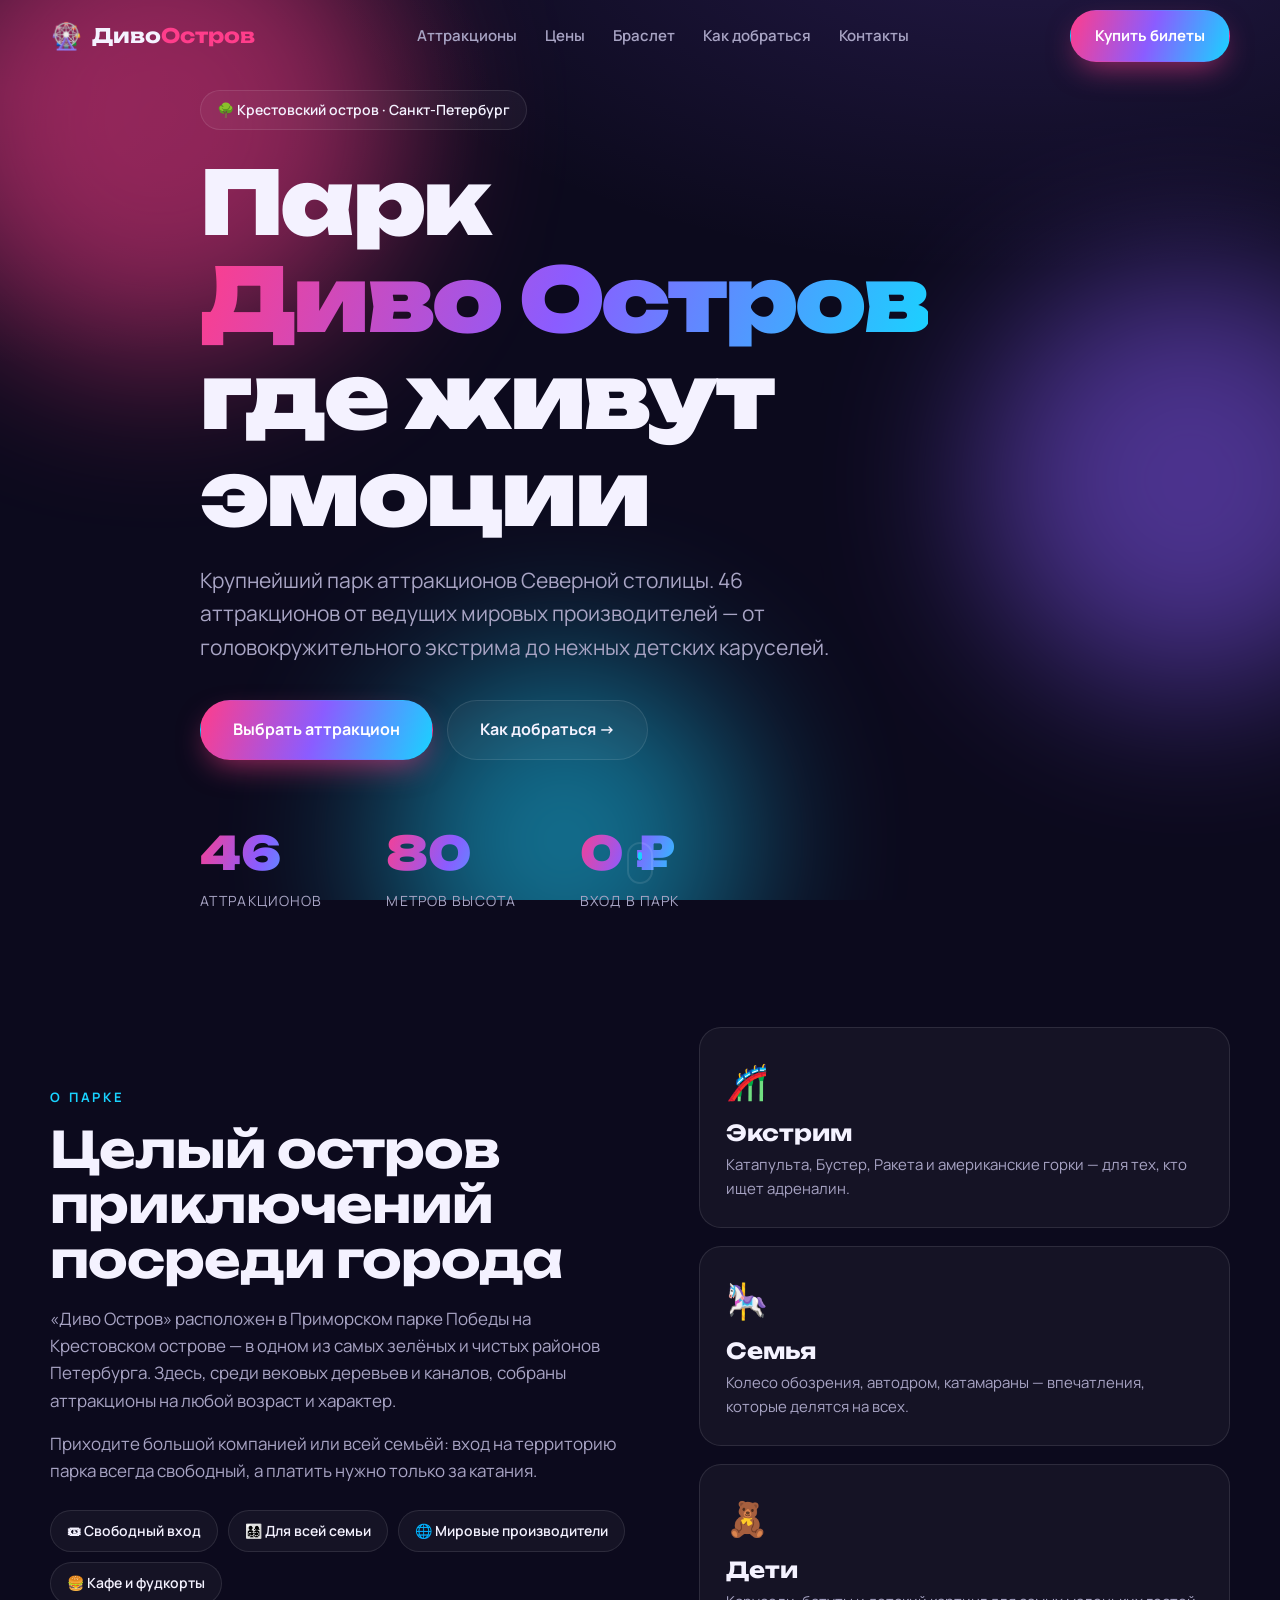
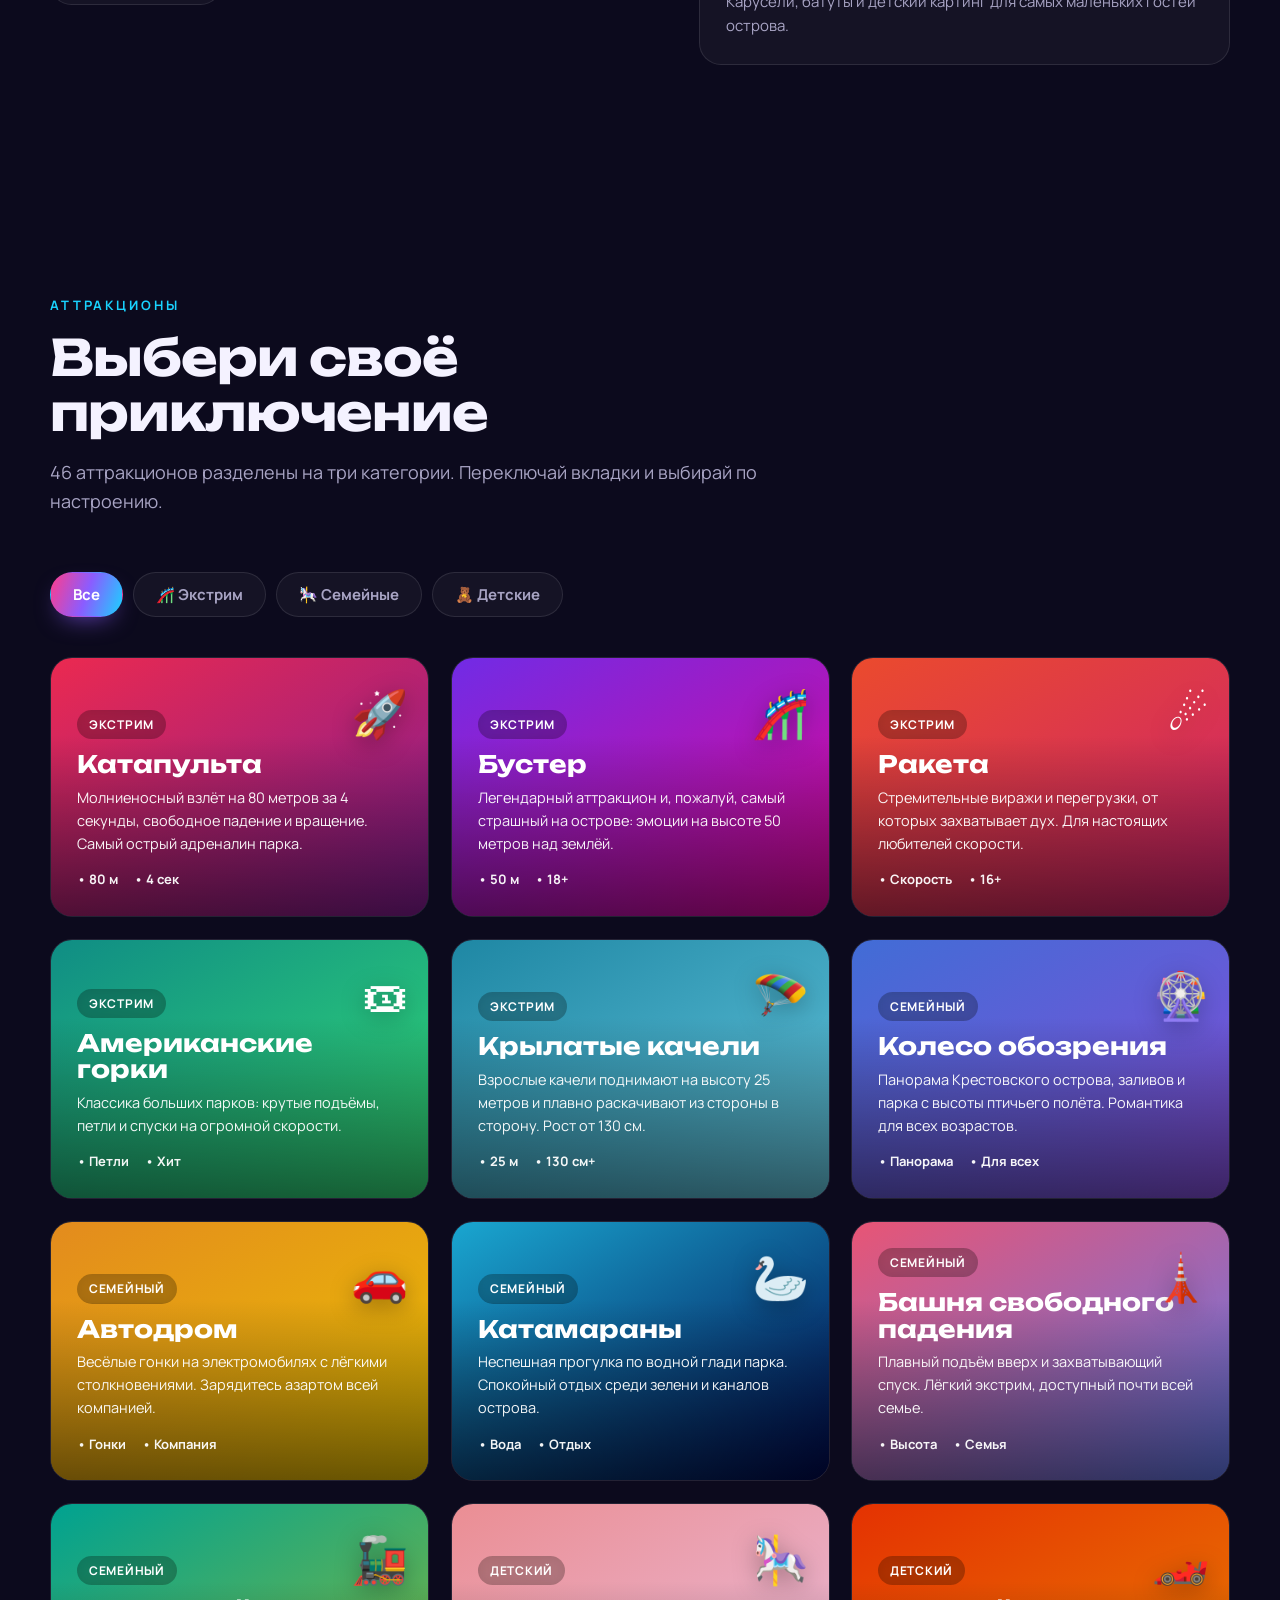
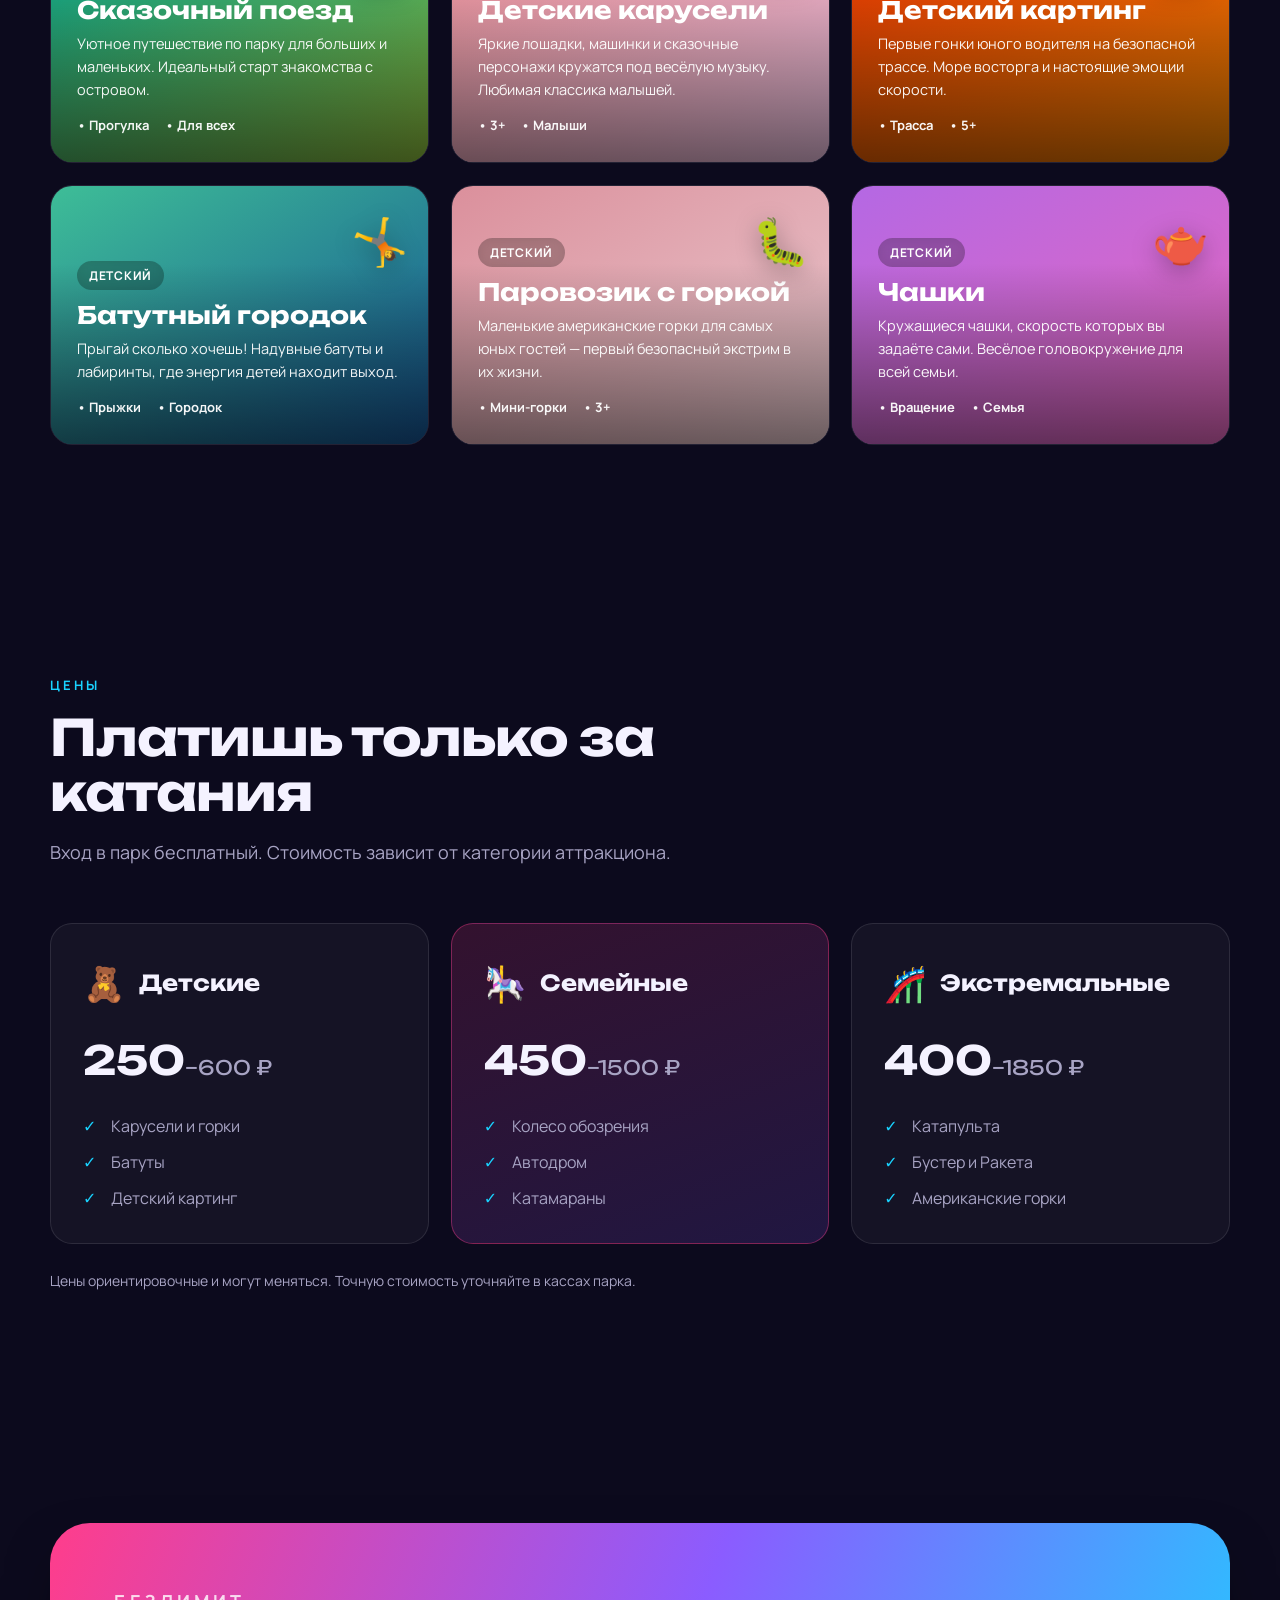
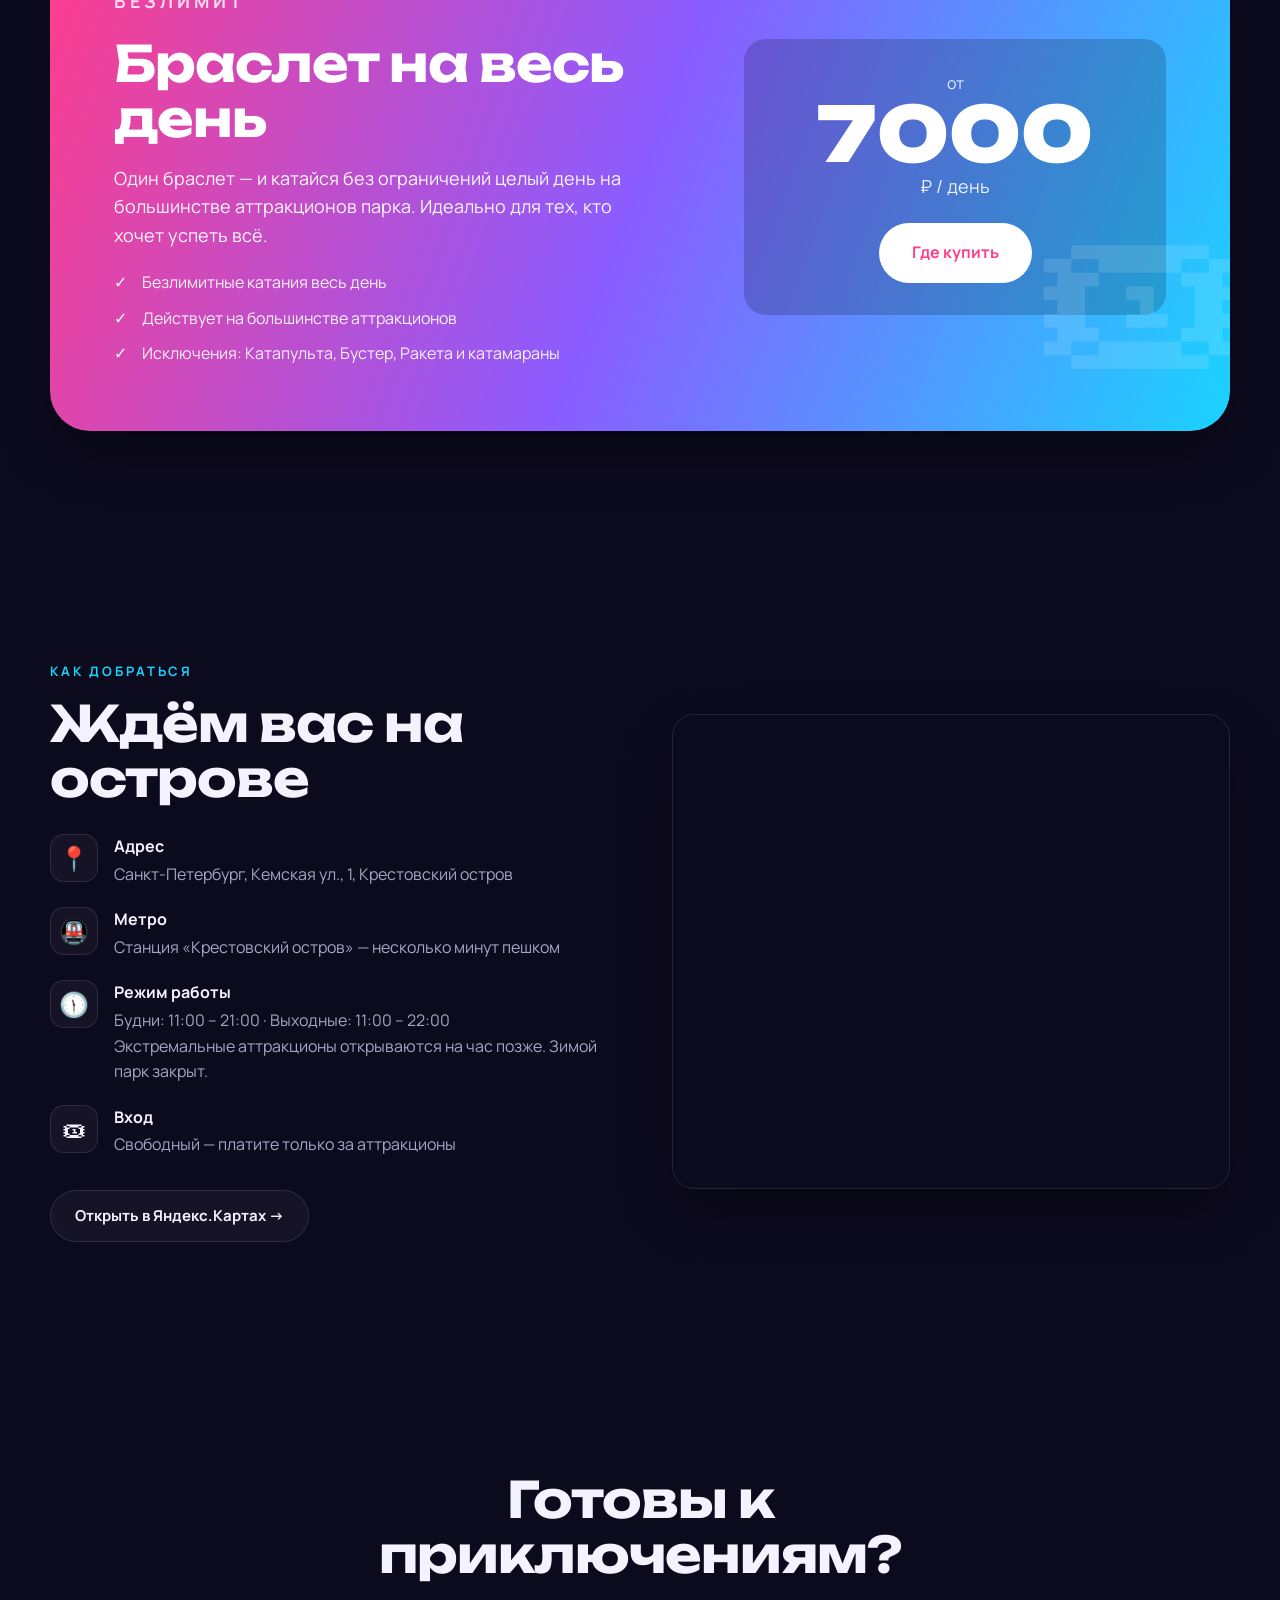
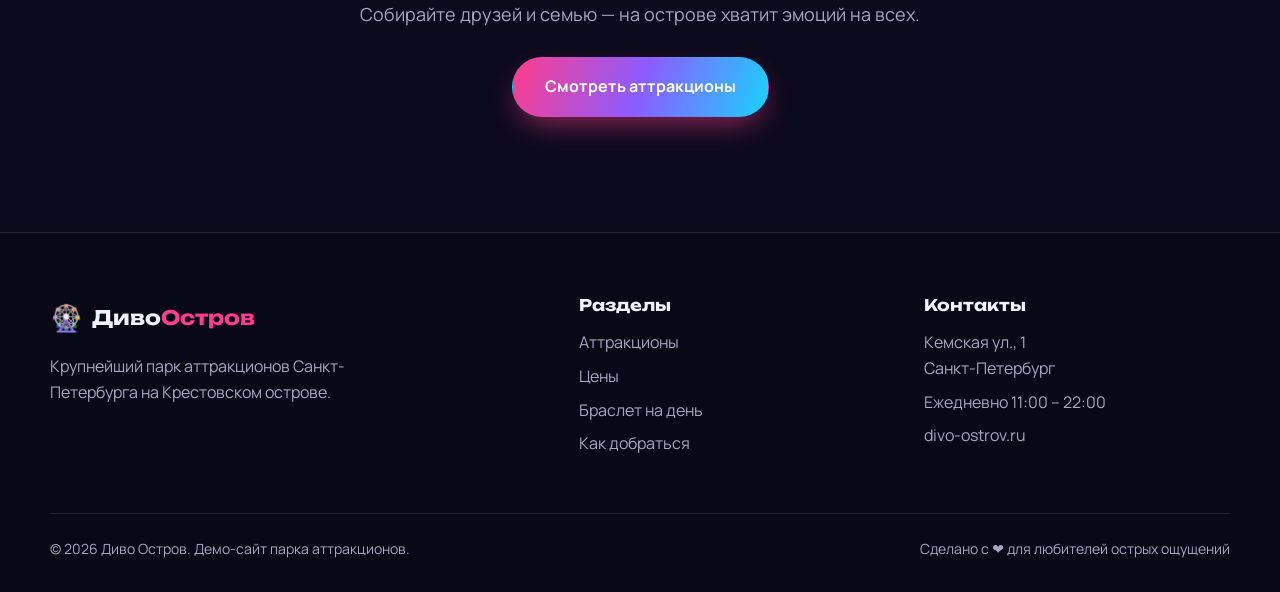
==== index.html @ 8e8046b1 "Add modern redesigned website for Divo Ostrov amusement park - Animated hero with gradient aurora ba" ====
<!DOCTYPE html>
<html lang="ru">
<head>
  <meta charset="UTF-8" />
  <meta name="viewport" content="width=device-width, initial-scale=1.0" />
  <meta name="theme-color" content="#0c0a1d" />
  <title>Диво Остров — парк аттракционов в Санкт-Петербурге</title>
  <meta name="description" content="Диво Остров — крупнейший парк аттракционов Санкт-Петербурга на Крестовском острове. 46 аттракционов для всей семьи: экстремальные, семейные и детские. Вход свободный." />

  <link rel="preconnect" href="https://fonts.googleapis.com" />
  <link rel="preconnect" href="https://fonts.gstatic.com" crossorigin />
  <link href="https://fonts.googleapis.com/css2?family=Manrope:wght@400;500;600;700;800&family=Unbounded:wght@500;700;900&display=swap" rel="stylesheet" />
  <link rel="stylesheet" href="assets/css/styles.css" />
  <link rel="icon" href="data:image/svg+xml,%3Csvg xmlns='http://www.w3.org/2000/svg' viewBox='0 0 100 100'%3E%3Ctext y='.9em' font-size='90'%3E%F0%9F%8E%A1%3C/text%3E%3C/svg%3E" />
</head>
<body>
  <!-- Декоративный фон -->
  <div class="aurora" aria-hidden="true">
    <span class="blob blob--1"></span>
    <span class="blob blob--2"></span>
    <span class="blob blob--3"></span>
  </div>

  <!-- Шапка -->
  <header class="nav" id="nav">
    <div class="container nav__inner">
      <a href="#hero" class="brand" aria-label="Диво Остров — на главную">
        <span class="brand__icon">🎡</span>
        <span class="brand__text">Диво<span>Остров</span></span>
      </a>

      <nav class="nav__links" id="navLinks" aria-label="Основная навигация">
        <a href="#attractions">Аттракционы</a>
        <a href="#prices">Цены</a>
        <a href="#bracelet">Браслет</a>
        <a href="#visit">Как добраться</a>
        <a href="#contacts">Контакты</a>
      </nav>

      <a href="#prices" class="btn btn--primary nav__cta">Купить билеты</a>

      <button class="burger" id="burger" aria-label="Меню" aria-expanded="false">
        <span></span><span></span><span></span>
      </button>
    </div>
  </header>

  <main>
    <!-- HERO -->
    <section class="hero" id="hero">
      <div class="container hero__inner">
        <p class="hero__eyebrow">🌳 Крестовский остров · Санкт-Петербург</p>
        <h1 class="hero__title">
          Парк <span class="grad">Диво&nbsp;Остров</span><br />
          где живут эмоции
        </h1>
        <p class="hero__lead">
          Крупнейший парк аттракционов Северной столицы. 46 аттракционов от ведущих
          мировых производителей — от головокружительного экстрима до нежных детских каруселей.
        </p>
        <div class="hero__actions">
          <a href="#attractions" class="btn btn--primary btn--lg">Выбрать аттракцион</a>
          <a href="#visit" class="btn btn--ghost btn--lg">Как добраться →</a>
        </div>

        <ul class="hero__stats">
          <li><b data-count="46">0</b><span>аттракционов</span></li>
          <li><b data-count="80">0</b><span>метров высота</span></li>
          <li><b>0&nbsp;₽</b><span>вход в парк</span></li>
        </ul>
      </div>
      <a href="#about" class="hero__scroll" aria-label="Листать вниз"><span></span></a>
    </section>

    <!-- ABOUT -->
    <section class="section about" id="about">
      <div class="container about__grid">
        <div class="reveal">
          <p class="kicker">О парке</p>
          <h2 class="h2">Целый остров приключений посреди города</h2>
          <p class="muted">
            «Диво Остров» расположен в Приморском парке Победы на Крестовском острове —
            в одном из самых зелёных и чистых районов Петербурга. Здесь, среди вековых деревьев
            и каналов, собраны аттракционы на любой возраст и характер.
          </p>
          <p class="muted">
            Приходите большой компанией или всей семьёй: вход на территорию парка
            всегда свободный, а платить нужно только за катания.
          </p>
          <div class="chips">
            <span class="chip">🎟 Свободный вход</span>
            <span class="chip">👨‍👩‍👧‍👦 Для всей семьи</span>
            <span class="chip">🌐 Мировые производители</span>
            <span class="chip">🍔 Кафе и фудкорты</span>
          </div>
        </div>

        <div class="about__cards">
          <article class="feature reveal">
            <span class="feature__icon">🎢</span>
            <h3>Экстрим</h3>
            <p>Катапульта, Бустер, Ракета и американские горки — для тех, кто ищет адреналин.</p>
          </article>
          <article class="feature reveal">
            <span class="feature__icon">🎠</span>
            <h3>Семья</h3>
            <p>Колесо обозрения, автодром, катамараны — впечатления, которые делятся на всех.</p>
          </article>
          <article class="feature reveal">
            <span class="feature__icon">🧸</span>
            <h3>Дети</h3>
            <p>Карусели, батуты и детский картинг для самых маленьких гостей острова.</p>
          </article>
        </div>
      </div>
    </section>

    <!-- ATTRACTIONS -->
    <section class="section attractions" id="attractions">
      <div class="container">
        <div class="section__head reveal">
          <p class="kicker">Аттракционы</p>
          <h2 class="h2">Выбери своё приключение</h2>
          <p class="muted section__sub">46 аттракционов разделены на три категории. Переключай вкладки и выбирай по настроению.</p>
        </div>

        <div class="tabs reveal" id="tabs" role="tablist">
          <button class="tab is-active" data-filter="all" role="tab">Все</button>
          <button class="tab" data-filter="extreme" role="tab">🎢 Экстрим</button>
          <button class="tab" data-filter="family" role="tab">🎠 Семейные</button>
          <button class="tab" data-filter="kids" role="tab">🧸 Детские</button>
        </div>

        <div class="cards" id="cards"><!-- карточки рендерятся из JS --></div>
      </div>
    </section>

    <!-- PRICES -->
    <section class="section prices" id="prices">
      <div class="container">
        <div class="section__head reveal">
          <p class="kicker">Цены</p>
          <h2 class="h2">Платишь только за катания</h2>
          <p class="muted section__sub">Вход в парк бесплатный. Стоимость зависит от категории аттракциона.</p>
        </div>

        <div class="price-grid">
          <article class="price-card reveal">
            <header class="price-card__top">
              <span class="feature__icon">🧸</span>
              <h3>Детские</h3>
            </header>
            <p class="price-card__range"><b>250</b>–600 ₽</p>
            <ul class="ticks">
              <li>Карусели и горки</li>
              <li>Батуты</li>
              <li>Детский картинг</li>
            </ul>
          </article>

          <article class="price-card price-card--accent reveal">
            <header class="price-card__top">
              <span class="feature__icon">🎠</span>
              <h3>Семейные</h3>
            </header>
            <p class="price-card__range"><b>450</b>–1500 ₽</p>
            <ul class="ticks">
              <li>Колесо обозрения</li>
              <li>Автодром</li>
              <li>Катамараны</li>
            </ul>
          </article>

          <article class="price-card reveal">
            <header class="price-card__top">
              <span class="feature__icon">🎢</span>
              <h3>Экстремальные</h3>
            </header>
            <p class="price-card__range"><b>400</b>–1850 ₽</p>
            <ul class="ticks">
              <li>Катапульта</li>
              <li>Бустер и Ракета</li>
              <li>Американские горки</li>
            </ul>
          </article>
        </div>
        <p class="note muted">Цены ориентировочные и могут меняться. Точную стоимость уточняйте в кассах парка.</p>
      </div>
    </section>

    <!-- BRACELET -->
    <section class="section bracelet" id="bracelet">
      <div class="container bracelet__inner reveal">
        <div class="bracelet__text">
          <p class="kicker kicker--light">Безлимит</p>
          <h2 class="h2">Браслет на весь день</h2>
          <p>
            Один браслет — и катайся без ограничений целый день на большинстве аттракционов парка.
            Идеально для тех, кто хочет успеть всё.
          </p>
          <ul class="ticks ticks--light">
            <li>Безлимитные катания весь день</li>
            <li>Действует на большинстве аттракционов</li>
            <li>Исключения: Катапульта, Бустер, Ракета и катамараны</li>
          </ul>
        </div>
        <div class="bracelet__price">
          <span class="bracelet__from">от</span>
          <span class="bracelet__num">7000</span>
          <span class="bracelet__cur">₽ / день</span>
          <a href="#visit" class="btn btn--primary btn--lg">Где купить</a>
        </div>
      </div>
    </section>

    <!-- VISIT -->
    <section class="section visit" id="visit">
      <div class="container visit__grid">
        <div class="reveal">
          <p class="kicker">Как добраться</p>
          <h2 class="h2">Ждём вас на острове</h2>

          <ul class="info">
            <li>
              <span class="info__ic">📍</span>
              <div><b>Адрес</b><p class="muted">Санкт-Петербург, Кемская ул., 1, Крестовский остров</p></div>
            </li>
            <li>
              <span class="info__ic">🚇</span>
              <div><b>Метро</b><p class="muted">Станция «Крестовский остров» — несколько минут пешком</p></div>
            </li>
            <li>
              <span class="info__ic">🕦</span>
              <div>
                <b>Режим работы</b>
                <p class="muted">Будни: 11:00 – 21:00 · Выходные: 11:00 – 22:00<br />Экстремальные аттракционы открываются на час позже. Зимой парк закрыт.</p>
              </div>
            </li>
            <li>
              <span class="info__ic">🎟</span>
              <div><b>Вход</b><p class="muted">Свободный — платите только за аттракционы</p></div>
            </li>
          </ul>

          <a class="btn btn--ghost" href="https://yandex.ru/maps/?text=Диво+Остров+Кемская+1+Санкт-Петербург" target="_blank" rel="noopener">Открыть в Яндекс.Картах →</a>
        </div>

        <div class="visit__map reveal">
          <iframe
            title="Карта — Диво Остров"
            src="https://yandex.ru/map-widget/v1/?text=Диво%20Остров%20Кемская%201%20Санкт-Петербург&z=15"
            width="100%" height="100%" frameborder="0" loading="lazy" allowfullscreen></iframe>
        </div>
      </div>
    </section>

    <!-- CTA -->
    <section class="section cta-band">
      <div class="container cta-band__inner reveal">
        <h2 class="h2">Готовы к приключениям?</h2>
        <p class="muted">Собирайте друзей и семью — на острове хватит эмоций на всех.</p>
        <a href="#attractions" class="btn btn--primary btn--lg">Смотреть аттракционы</a>
      </div>
    </section>
  </main>

  <!-- FOOTER -->
  <footer class="footer" id="contacts">
    <div class="container footer__grid">
      <div>
        <a href="#hero" class="brand brand--footer">
          <span class="brand__icon">🎡</span>
          <span class="brand__text">Диво<span>Остров</span></span>
        </a>
        <p class="muted footer__about">Крупнейший парк аттракционов Санкт-Петербурга на Крестовском острове.</p>
      </div>

      <nav class="footer__col" aria-label="Разделы">
        <h4>Разделы</h4>
        <a href="#attractions">Аттракционы</a>
        <a href="#prices">Цены</a>
        <a href="#bracelet">Браслет на день</a>
        <a href="#visit">Как добраться</a>
      </nav>

      <div class="footer__col">
        <h4>Контакты</h4>
        <p class="muted">Кемская ул., 1<br />Санкт-Петербург</p>
        <p class="muted">Ежедневно 11:00 – 22:00</p>
        <a href="https://divo-ostrov.ru" target="_blank" rel="noopener">divo-ostrov.ru</a>
      </div>
    </div>
    <div class="container footer__bottom">
      <p class="muted">© <span id="year">2026</span> Диво Остров. Демо-сайт парка аттракционов.</p>
      <p class="muted">Сделано с ❤️ для любителей острых ощущений</p>
    </div>
  </footer>

  <script src="assets/js/main.js" defer></script>
</body>
</html>
---- assets/css/styles.css ----
/* ===== Tokens ===== */
:root {
  --bg: #0c0a1d;
  --bg-2: #120f28;
  --surface: rgba(255, 255, 255, 0.04);
  --surface-2: rgba(255, 255, 255, 0.07);
  --border: rgba(255, 255, 255, 0.10);
  --text: #f4f2ff;
  --muted: #a8a4c4;
  --brand: #ff3d8b;
  --brand-2: #8b5cff;
  --accent: #19d3ff;
  --warm: #ff9f1c;
  --grad: linear-gradient(110deg, #ff3d8b 0%, #8b5cff 50%, #19d3ff 100%);
  --radius: 22px;
  --radius-sm: 14px;
  --shadow: 0 24px 60px -20px rgba(0, 0, 0, 0.6);
  --container: 1180px;
}

/* ===== Reset ===== */
*, *::before, *::after { box-sizing: border-box; margin: 0; padding: 0; }
html { scroll-behavior: smooth; -webkit-text-size-adjust: 100%; }
body {
  font-family: "Manrope", system-ui, -apple-system, "Segoe UI", sans-serif;
  background: var(--bg);
  color: var(--text);
  line-height: 1.6;
  overflow-x: hidden;
  -webkit-font-smoothing: antialiased;
}
img, iframe { display: block; max-width: 100%; }
a { color: inherit; text-decoration: none; }
ul { list-style: none; }
h1, h2, h3, h4 { font-family: "Unbounded", "Manrope", sans-serif; line-height: 1.1; font-weight: 700; }

.container { width: min(100% - 40px, var(--container)); margin-inline: auto; }
.section { padding: clamp(64px, 9vw, 120px) 0; position: relative; }
.muted { color: var(--muted); }
.grad {
  background: var(--grad);
  -webkit-background-clip: text;
  background-clip: text;
  color: transparent;
}

.h2 { font-size: clamp(28px, 4.4vw, 50px); letter-spacing: -0.02em; margin-bottom: 18px; }
.kicker {
  text-transform: uppercase;
  letter-spacing: 0.22em;
  font-size: 13px;
  font-weight: 700;
  color: var(--accent);
  margin-bottom: 14px;
}
.kicker--light { color: rgba(255,255,255,0.85); }
.section__head { max-width: 720px; margin-bottom: 56px; }
.section__sub { font-size: 18px; }

/* ===== Aurora background ===== */
.aurora { position: fixed; inset: 0; z-index: -1; overflow: hidden; background:
  radial-gradient(1200px 600px at 80% -10%, rgba(139,92,255,0.18), transparent 60%),
  radial-gradient(900px 500px at 0% 10%, rgba(255,61,139,0.14), transparent 55%),
  var(--bg);
}
.blob { position: absolute; border-radius: 50%; filter: blur(80px); opacity: 0.5; animation: float 18s ease-in-out infinite; }
.blob--1 { width: 480px; height: 480px; background: var(--brand); top: -120px; left: -80px; }
.blob--2 { width: 420px; height: 420px; background: var(--brand-2); top: 30%; right: -120px; animation-delay: -6s; }
.blob--3 { width: 360px; height: 360px; background: var(--accent); bottom: -120px; left: 30%; animation-delay: -12s; }
@keyframes float { 0%,100% { transform: translateY(0) scale(1); } 50% { transform: translateY(-40px) scale(1.08); } }

/* ===== Buttons ===== */
.btn {
  display: inline-flex; align-items: center; gap: 8px;
  padding: 13px 24px; border-radius: 999px; font-weight: 700; font-size: 15px;
  cursor: pointer; border: 1px solid transparent; transition: transform .2s ease, box-shadow .2s ease, background .2s;
  white-space: nowrap;
}
.btn--lg { padding: 16px 32px; font-size: 16px; }
.btn--primary { background: var(--grad); color: #fff; box-shadow: 0 12px 30px -8px rgba(255,61,139,0.6); }
.btn--primary:hover { transform: translateY(-3px); box-shadow: 0 18px 40px -8px rgba(139,92,255,0.7); }
.btn--ghost { background: var(--surface); border-color: var(--border); color: var(--text); }
.btn--ghost:hover { background: var(--surface-2); transform: translateY(-3px); }

/* ===== Nav ===== */
.nav {
  position: fixed; top: 0; left: 0; right: 0; z-index: 100;
  transition: background .3s, backdrop-filter .3s, border-color .3s;
  border-bottom: 1px solid transparent;
}
.nav.is-scrolled {
  background: rgba(12,10,29,0.72);
  backdrop-filter: blur(16px);
  border-bottom-color: var(--border);
}
.nav__inner { display: flex; align-items: center; justify-content: space-between; height: 72px; gap: 20px; }
.brand { display: inline-flex; align-items: center; gap: 10px; font-family: "Unbounded"; font-weight: 700; font-size: 20px; }
.brand__icon { font-size: 26px; }
.brand__text span { color: var(--brand); }
.nav__links { display: flex; gap: 28px; }
.nav__links a { font-weight: 600; font-size: 15px; color: var(--muted); transition: color .2s; }
.nav__links a:hover { color: var(--text); }
.nav__cta { display: inline-flex; }

.burger { display: none; flex-direction: column; gap: 5px; background: none; border: 0; cursor: pointer; padding: 8px; }
.burger span { width: 26px; height: 2px; background: var(--text); border-radius: 2px; transition: .3s; }
.burger[aria-expanded="true"] span:nth-child(1) { transform: translateY(7px) rotate(45deg); }
.burger[aria-expanded="true"] span:nth-child(2) { opacity: 0; }
.burger[aria-expanded="true"] span:nth-child(3) { transform: translateY(-7px) rotate(-45deg); }

/* ===== Hero ===== */
.hero { min-height: 100svh; display: flex; align-items: center; position: relative; padding-top: 90px; }
.hero__inner { max-width: 880px; }
.hero__eyebrow {
  display: inline-block; padding: 8px 16px; border-radius: 999px;
  background: var(--surface); border: 1px solid var(--border); font-weight: 600; font-size: 14px; margin-bottom: 24px;
}
.hero__title { font-family: "Unbounded"; font-weight: 900; font-size: clamp(40px, 8vw, 88px); letter-spacing: -0.03em; margin-bottom: 22px; }
.hero__lead { font-size: clamp(17px, 2.2vw, 21px); color: var(--muted); max-width: 640px; margin-bottom: 36px; }
.hero__actions { display: flex; flex-wrap: wrap; gap: 14px; margin-bottom: 56px; }
.hero__stats { display: flex; flex-wrap: wrap; gap: clamp(24px, 6vw, 64px); }
.hero__stats li { display: flex; flex-direction: column; }
.hero__stats b { font-family: "Unbounded"; font-size: clamp(30px, 5vw, 46px); font-weight: 900; background: var(--grad); -webkit-background-clip: text; background-clip: text; color: transparent; }
.hero__stats span { color: var(--muted); font-size: 14px; text-transform: uppercase; letter-spacing: 0.08em; }
.hero__scroll { position: absolute; bottom: 28px; left: 50%; transform: translateX(-50%); width: 26px; height: 42px; border: 2px solid var(--border); border-radius: 16px; }
.hero__scroll span { position: absolute; top: 8px; left: 50%; transform: translateX(-50%); width: 4px; height: 8px; border-radius: 2px; background: var(--accent); animation: scroll 1.6s ease infinite; }
@keyframes scroll { 0% { opacity: 0; top: 8px; } 30% { opacity: 1; } 100% { opacity: 0; top: 24px; } }

/* ===== About ===== */
.about__grid { display: grid; grid-template-columns: 1.1fr 1fr; gap: clamp(32px, 5vw, 72px); align-items: center; }
.about .muted { margin-bottom: 16px; font-size: 17px; }
.chips { display: flex; flex-wrap: wrap; gap: 10px; margin-top: 26px; }
.chip { padding: 9px 16px; border-radius: 999px; background: var(--surface); border: 1px solid var(--border); font-size: 14px; font-weight: 600; }
.about__cards { display: grid; gap: 18px; }
.feature {
  background: var(--surface); border: 1px solid var(--border); border-radius: var(--radius);
  padding: 26px; transition: transform .25s, border-color .25s, background .25s;
}
.feature:hover { transform: translateY(-4px); border-color: rgba(255,61,139,0.5); background: var(--surface-2); }
.feature__icon { font-size: 34px; display: block; margin-bottom: 12px; }
.feature h3 { font-size: 22px; margin-bottom: 8px; }
.feature p { color: var(--muted); font-size: 15px; }

/* ===== Attractions ===== */
.tabs { display: flex; flex-wrap: wrap; gap: 10px; margin-bottom: 40px; }
.tab {
  padding: 11px 22px; border-radius: 999px; border: 1px solid var(--border);
  background: var(--surface); color: var(--muted); font-weight: 700; font-size: 15px; cursor: pointer;
  transition: .2s; font-family: inherit;
}
.tab:hover { color: var(--text); border-color: rgba(255,255,255,0.25); }
.tab.is-active { background: var(--grad); color: #fff; border-color: transparent; box-shadow: 0 10px 24px -10px rgba(139,92,255,0.7); }

.cards { display: grid; grid-template-columns: repeat(auto-fill, minmax(280px, 1fr)); gap: 22px; }
.card {
  position: relative; border-radius: var(--radius); overflow: hidden; min-height: 260px;
  border: 1px solid var(--border); padding: 26px; display: flex; flex-direction: column; justify-content: flex-end;
  color: #fff; isolation: isolate; transition: transform .3s, box-shadow .3s;
  animation: pop .4s ease both;
}
.card:hover { transform: translateY(-6px); box-shadow: var(--shadow); }
.card::before { content: ""; position: absolute; inset: 0; z-index: -2; background: var(--card-grad, var(--grad)); opacity: .92; }
.card::after { content: ""; position: absolute; inset: 0; z-index: -1; background: linear-gradient(180deg, transparent 30%, rgba(0,0,0,0.55) 100%); }
.card__emoji { position: absolute; top: 18px; right: 20px; font-size: 46px; filter: drop-shadow(0 6px 12px rgba(0,0,0,.3)); }
.card__tag {
  align-self: flex-start; padding: 5px 12px; border-radius: 999px; font-size: 12px; font-weight: 700;
  background: rgba(0,0,0,0.3); backdrop-filter: blur(6px); margin-bottom: 12px; text-transform: uppercase; letter-spacing: .06em;
}
.card h3 { font-size: 24px; margin-bottom: 8px; }
.card p { font-size: 14.5px; opacity: .95; }
.card__meta { margin-top: 14px; display: flex; gap: 16px; font-size: 13px; font-weight: 700; opacity: .95; }
@keyframes pop { from { opacity: 0; transform: translateY(16px) scale(.98); } to { opacity: 1; transform: none; } }

/* ===== Prices ===== */
.price-grid { display: grid; grid-template-columns: repeat(3, 1fr); gap: 22px; }
.price-card {
  background: var(--surface); border: 1px solid var(--border); border-radius: var(--radius);
  padding: 32px; transition: transform .25s, border-color .25s;
}
.price-card:hover { transform: translateY(-5px); }
.price-card--accent { background: linear-gradient(160deg, rgba(255,61,139,0.16), rgba(139,92,255,0.16)); border-color: rgba(255,61,139,0.4); }
.price-card__top { display: flex; align-items: center; gap: 14px; margin-bottom: 18px; }
.price-card__top h3 { font-size: 22px; }
.price-card__top .feature__icon { margin: 0; }
.price-card__range { font-family: "Unbounded"; font-size: 20px; color: var(--muted); margin-bottom: 22px; }
.price-card__range b { font-size: 40px; color: var(--text); }
.ticks { display: grid; gap: 10px; }
.ticks li { position: relative; padding-left: 28px; color: var(--muted); }
.ticks li::before { content: "✓"; position: absolute; left: 0; top: 0; color: var(--accent); font-weight: 800; }
.ticks--light li { color: rgba(255,255,255,0.92); }
.ticks--light li::before { color: #fff; }
.note { margin-top: 26px; font-size: 14px; }

/* ===== Bracelet ===== */
.bracelet__inner {
  background: var(--grad); border-radius: clamp(24px, 4vw, 40px); padding: clamp(32px, 5vw, 64px);
  display: grid; grid-template-columns: 1.4fr 1fr; gap: 40px; align-items: center; color: #fff;
  box-shadow: var(--shadow); position: relative; overflow: hidden;
}
.bracelet__inner::after { content: "🎟"; position: absolute; right: -20px; bottom: -30px; font-size: 220px; opacity: .12; }
.bracelet__text h2 { color: #fff; }
.bracelet__text > p { font-size: 18px; margin-bottom: 20px; opacity: .95; max-width: 520px; }
.bracelet__price { text-align: center; background: rgba(0,0,0,0.18); border-radius: var(--radius); padding: 32px; backdrop-filter: blur(8px); }
.bracelet__from { display: block; font-size: 16px; opacity: .85; }
.bracelet__num { font-family: "Unbounded"; font-weight: 900; font-size: clamp(48px, 9vw, 76px); line-height: 1; }
.bracelet__cur { display: block; font-size: 18px; margin-bottom: 22px; opacity: .9; }
.bracelet__price .btn--primary { background: #fff; color: var(--brand); box-shadow: none; }
.bracelet__price .btn--primary:hover { background: #fff; }

/* ===== Visit ===== */
.visit__grid { display: grid; grid-template-columns: 1fr 1fr; gap: clamp(32px, 5vw, 64px); align-items: center; }
.info { display: grid; gap: 20px; margin: 28px 0 32px; }
.info li { display: flex; gap: 16px; align-items: flex-start; }
.info__ic { font-size: 24px; width: 48px; height: 48px; flex: none; display: grid; place-items: center; background: var(--surface); border: 1px solid var(--border); border-radius: 14px; }
.info b { display: block; margin-bottom: 2px; }
.visit__map { aspect-ratio: 4 / 3.4; border-radius: var(--radius); overflow: hidden; border: 1px solid var(--border); box-shadow: var(--shadow); }
.visit__map iframe { height: 100%; filter: grayscale(0.2) contrast(1.05); }

/* ===== CTA band ===== */
.cta-band__inner { text-align: center; max-width: 620px; margin-inline: auto; }
.cta-band__inner .muted { font-size: 18px; margin-bottom: 28px; }

/* ===== Footer ===== */
.footer { border-top: 1px solid var(--border); padding: 64px 0 32px; background: rgba(0,0,0,0.2); }
.footer__grid { display: grid; grid-template-columns: 1.6fr 1fr 1fr; gap: 40px; margin-bottom: 48px; }
.brand--footer { margin-bottom: 16px; }
.footer__about { max-width: 320px; }
.footer__col h4 { font-size: 16px; margin-bottom: 16px; }
.footer__col a, .footer__col p { display: block; color: var(--muted); margin-bottom: 8px; transition: color .2s; }
.footer__col a:hover { color: var(--text); }
.footer__bottom { display: flex; justify-content: space-between; gap: 16px; flex-wrap: wrap; padding-top: 24px; border-top: 1px solid var(--border); font-size: 14px; }

/* ===== Reveal animation ===== */
.reveal { opacity: 0; transform: translateY(28px); transition: opacity .7s ease, transform .7s cubic-bezier(.2,.7,.2,1); }
.reveal.is-in { opacity: 1; transform: none; }

/* ===== Responsive ===== */
@media (max-width: 940px) {
  .about__grid, .visit__grid { grid-template-columns: 1fr; }
  .bracelet__inner { grid-template-columns: 1fr; }
  .price-grid { grid-template-columns: 1fr; }
  .footer__grid { grid-template-columns: 1fr 1fr; }
}
@media (max-width: 720px) {
  .nav__links {
    position: fixed; inset: 72px 0 auto 0; flex-direction: column; gap: 0;
    background: rgba(12,10,29,0.97); backdrop-filter: blur(20px); padding: 12px 20px 24px;
    border-bottom: 1px solid var(--border); transform: translateY(-130%); transition: transform .35s ease; visibility: hidden;
  }
  .nav__links.is-open { transform: translateY(0); visibility: visible; }
  .nav__links a { padding: 14px 0; font-size: 17px; border-bottom: 1px solid var(--border); }
  .nav__cta { display: none; }
  .burger { display: flex; }
  .footer__grid { grid-template-columns: 1fr; }
}
@media (prefers-reduced-motion: reduce) {
  * { animation: none !important; scroll-behavior: auto; }
  .reveal { opacity: 1; transform: none; }
}
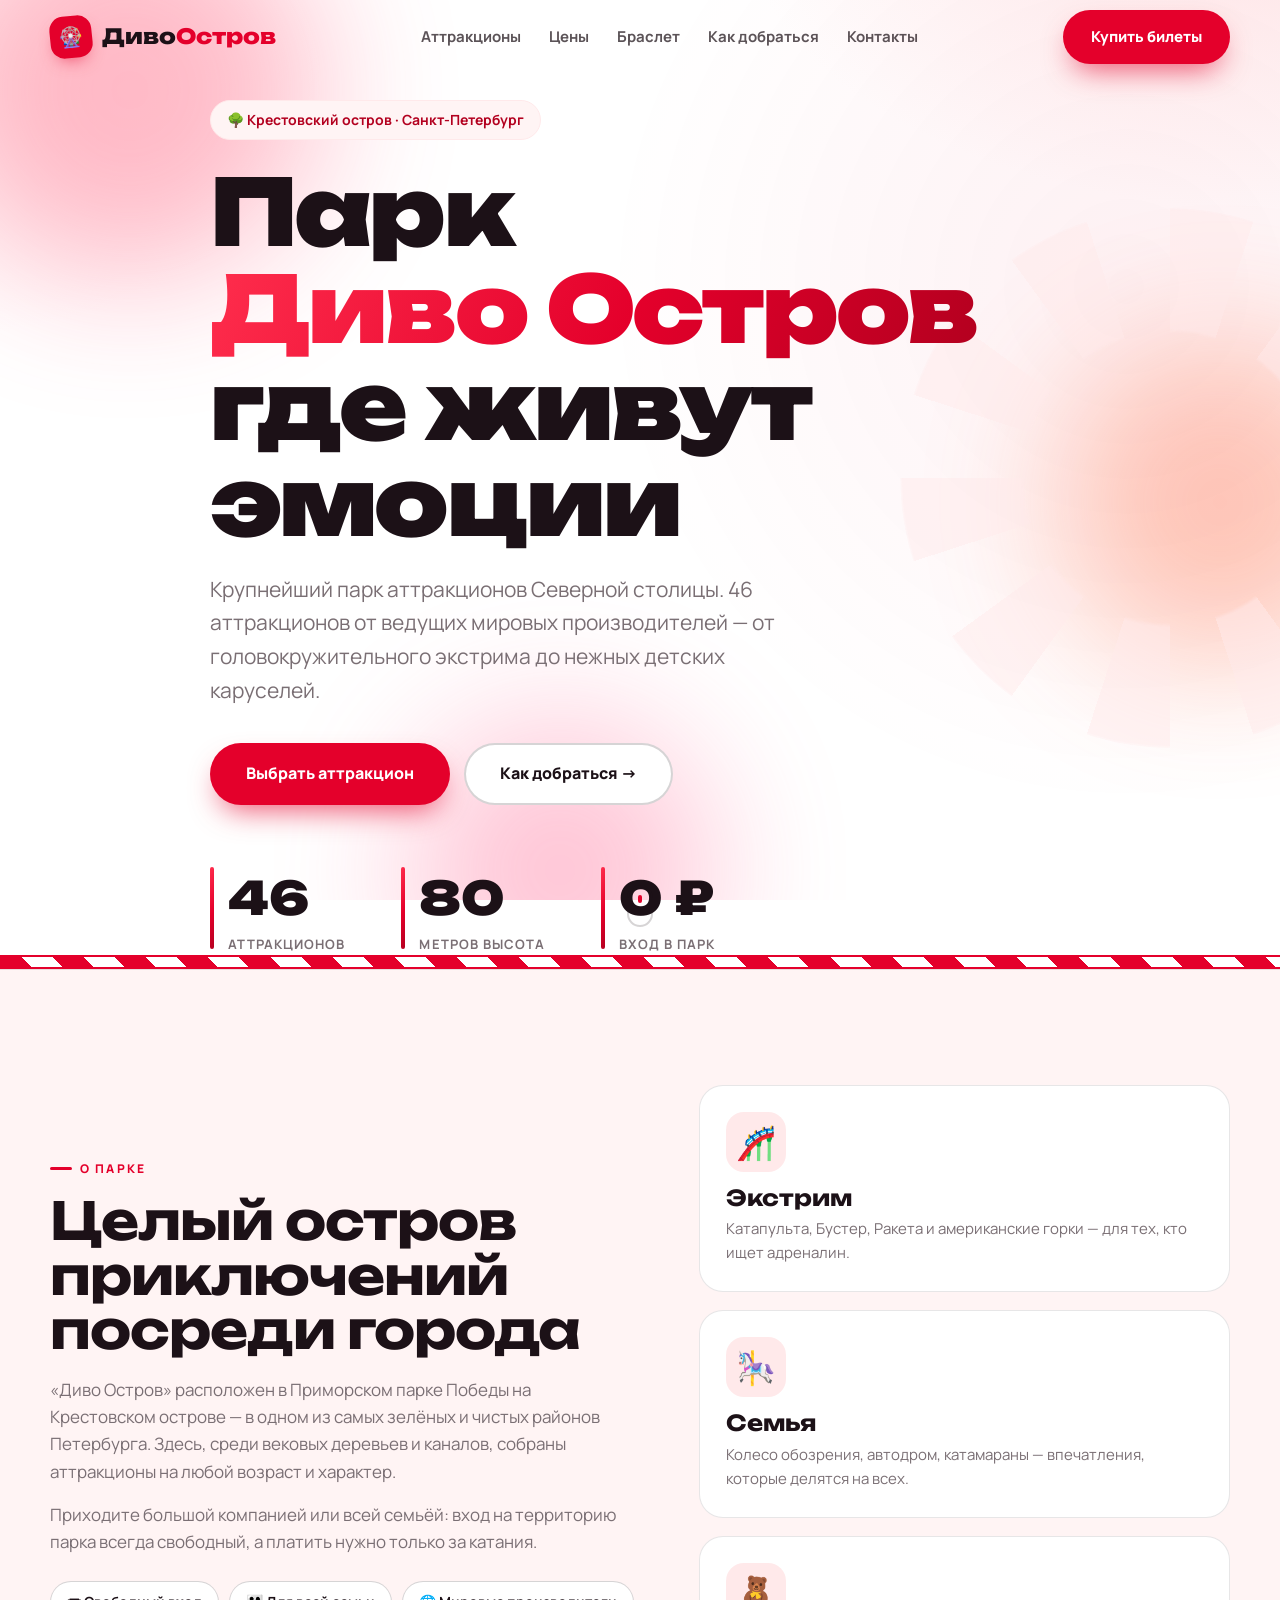
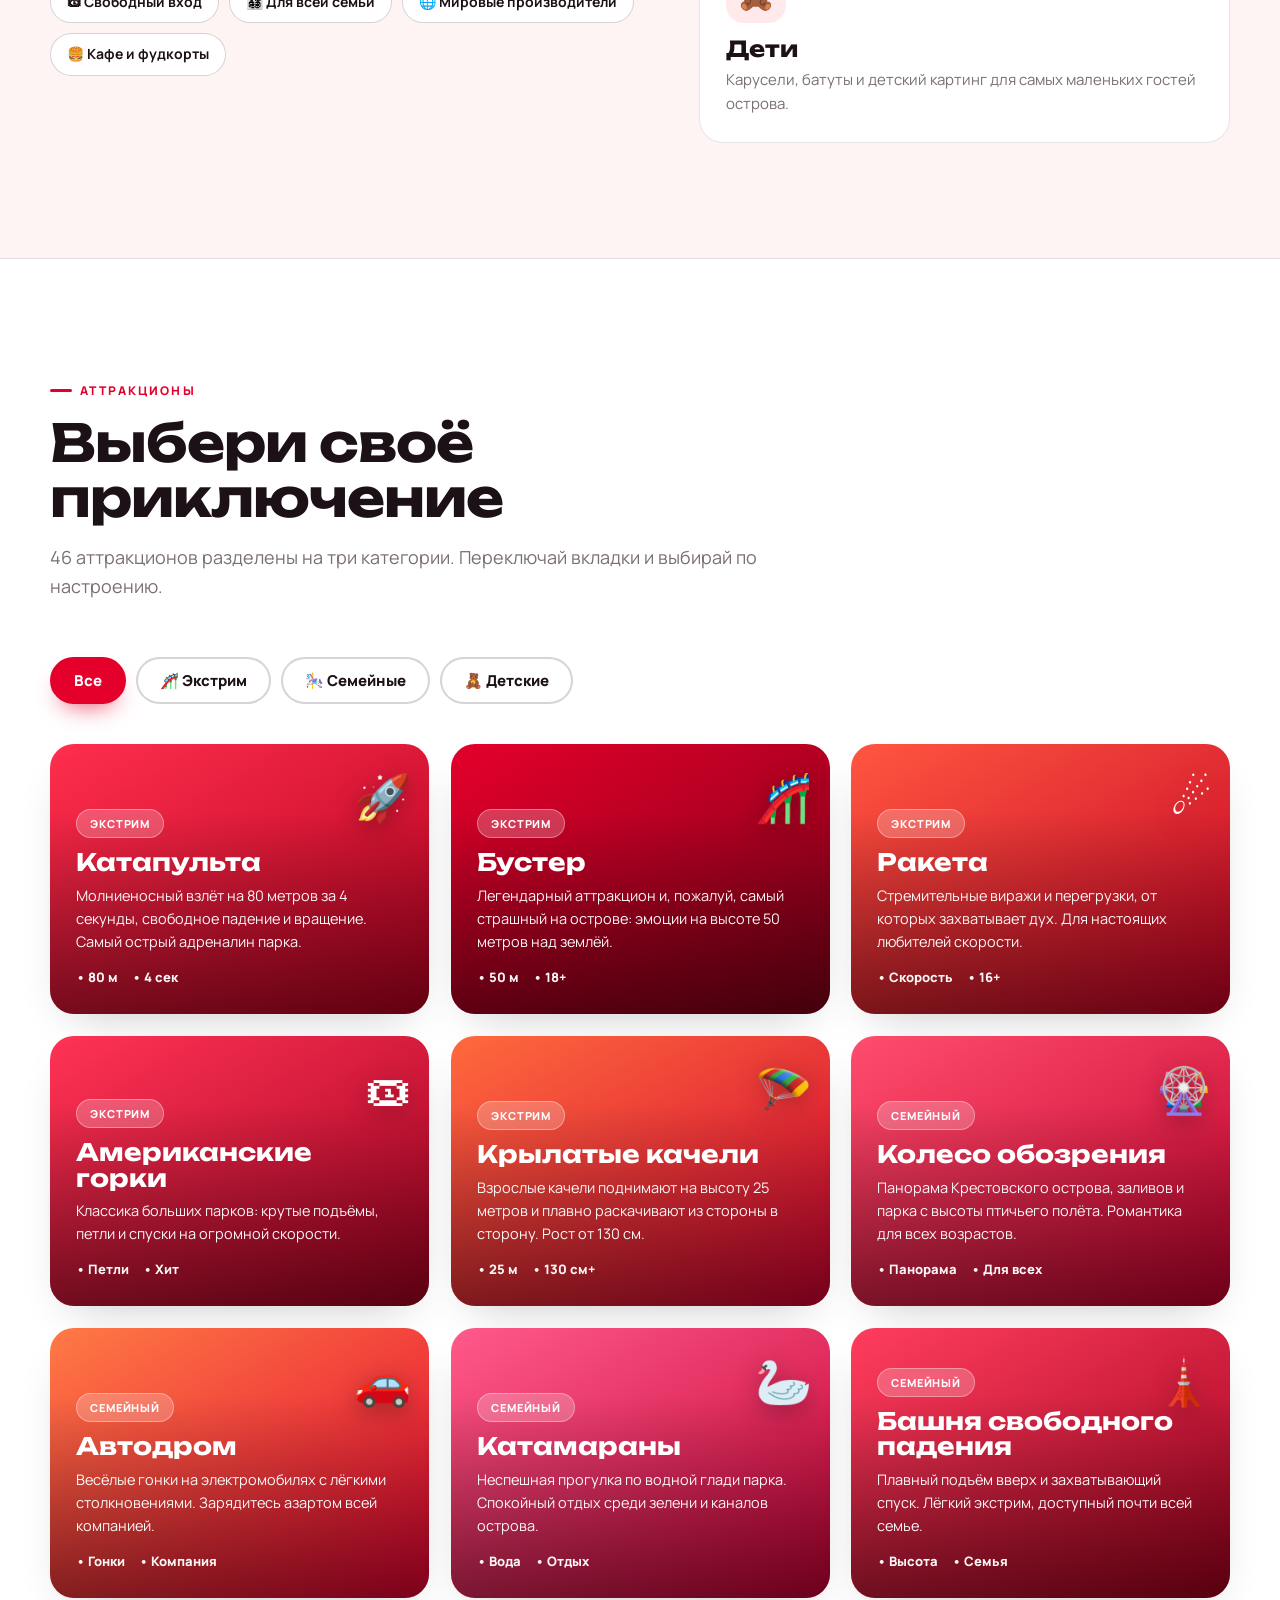
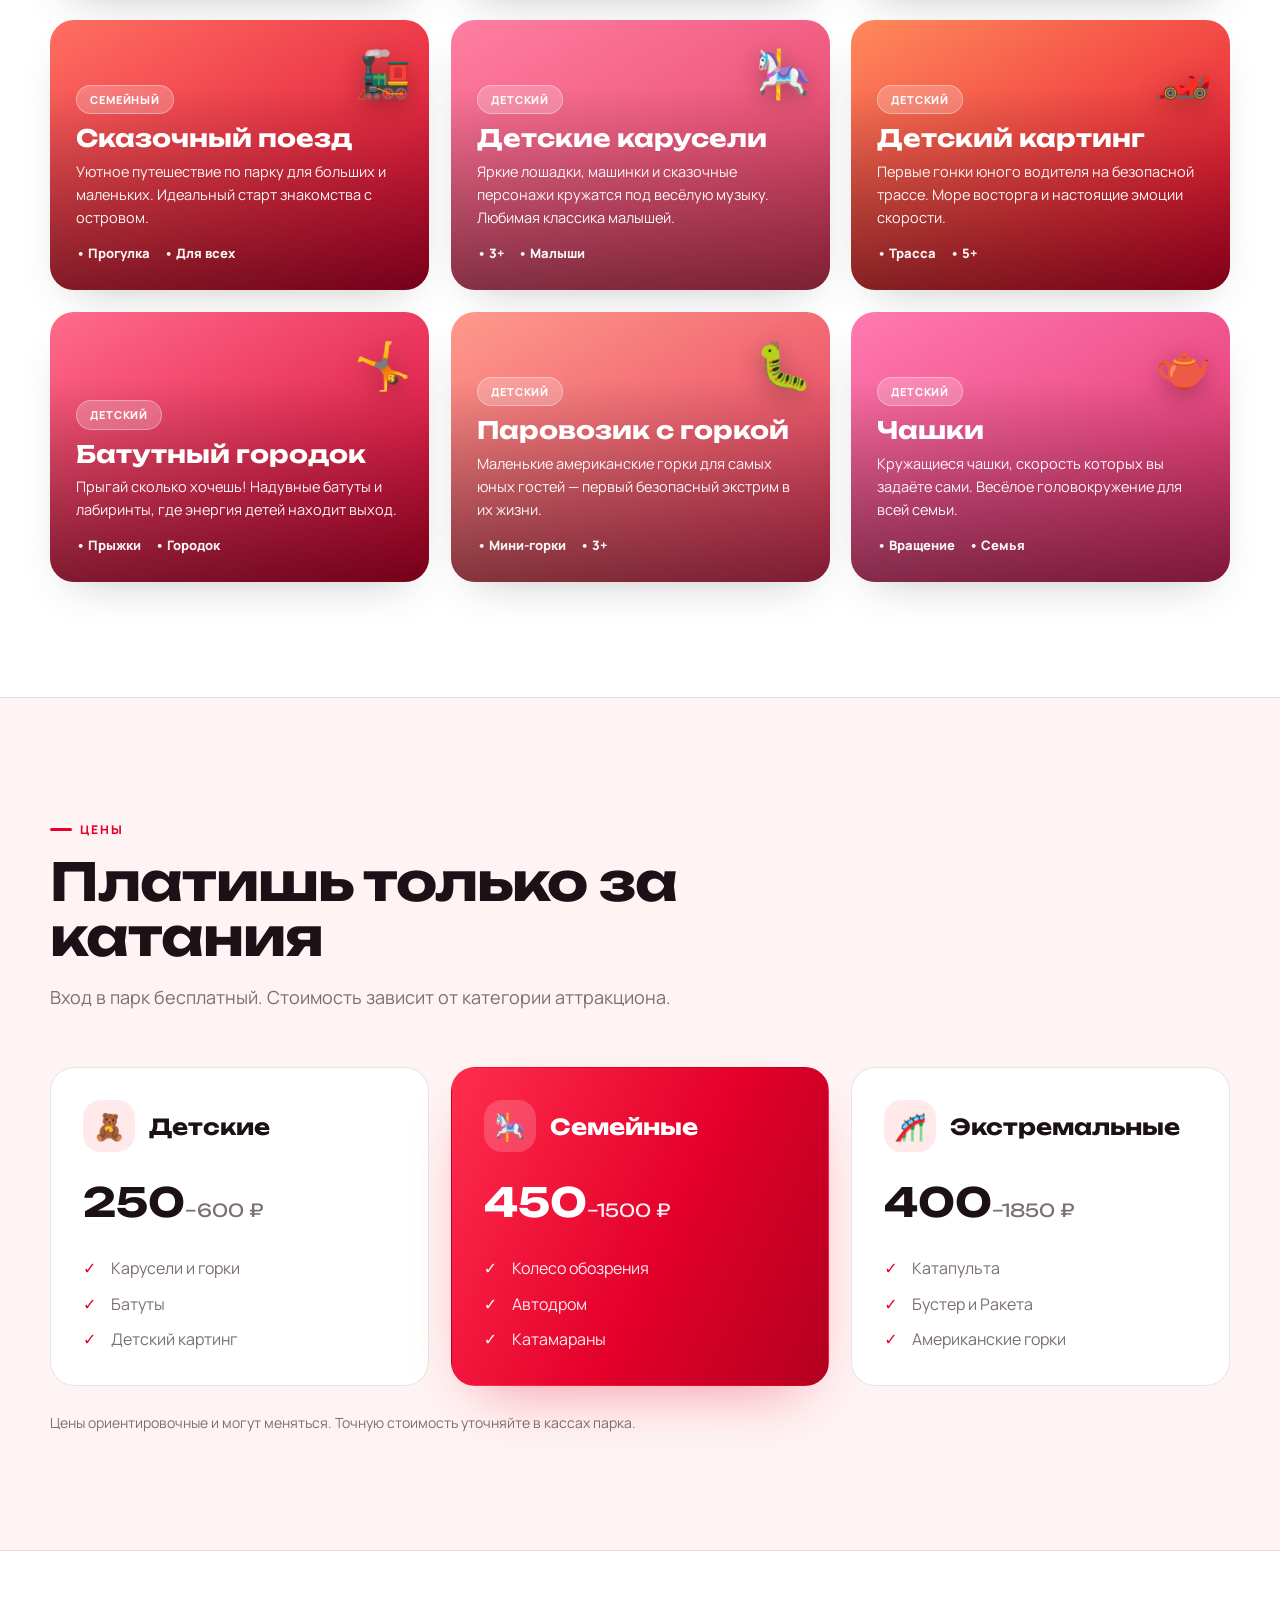
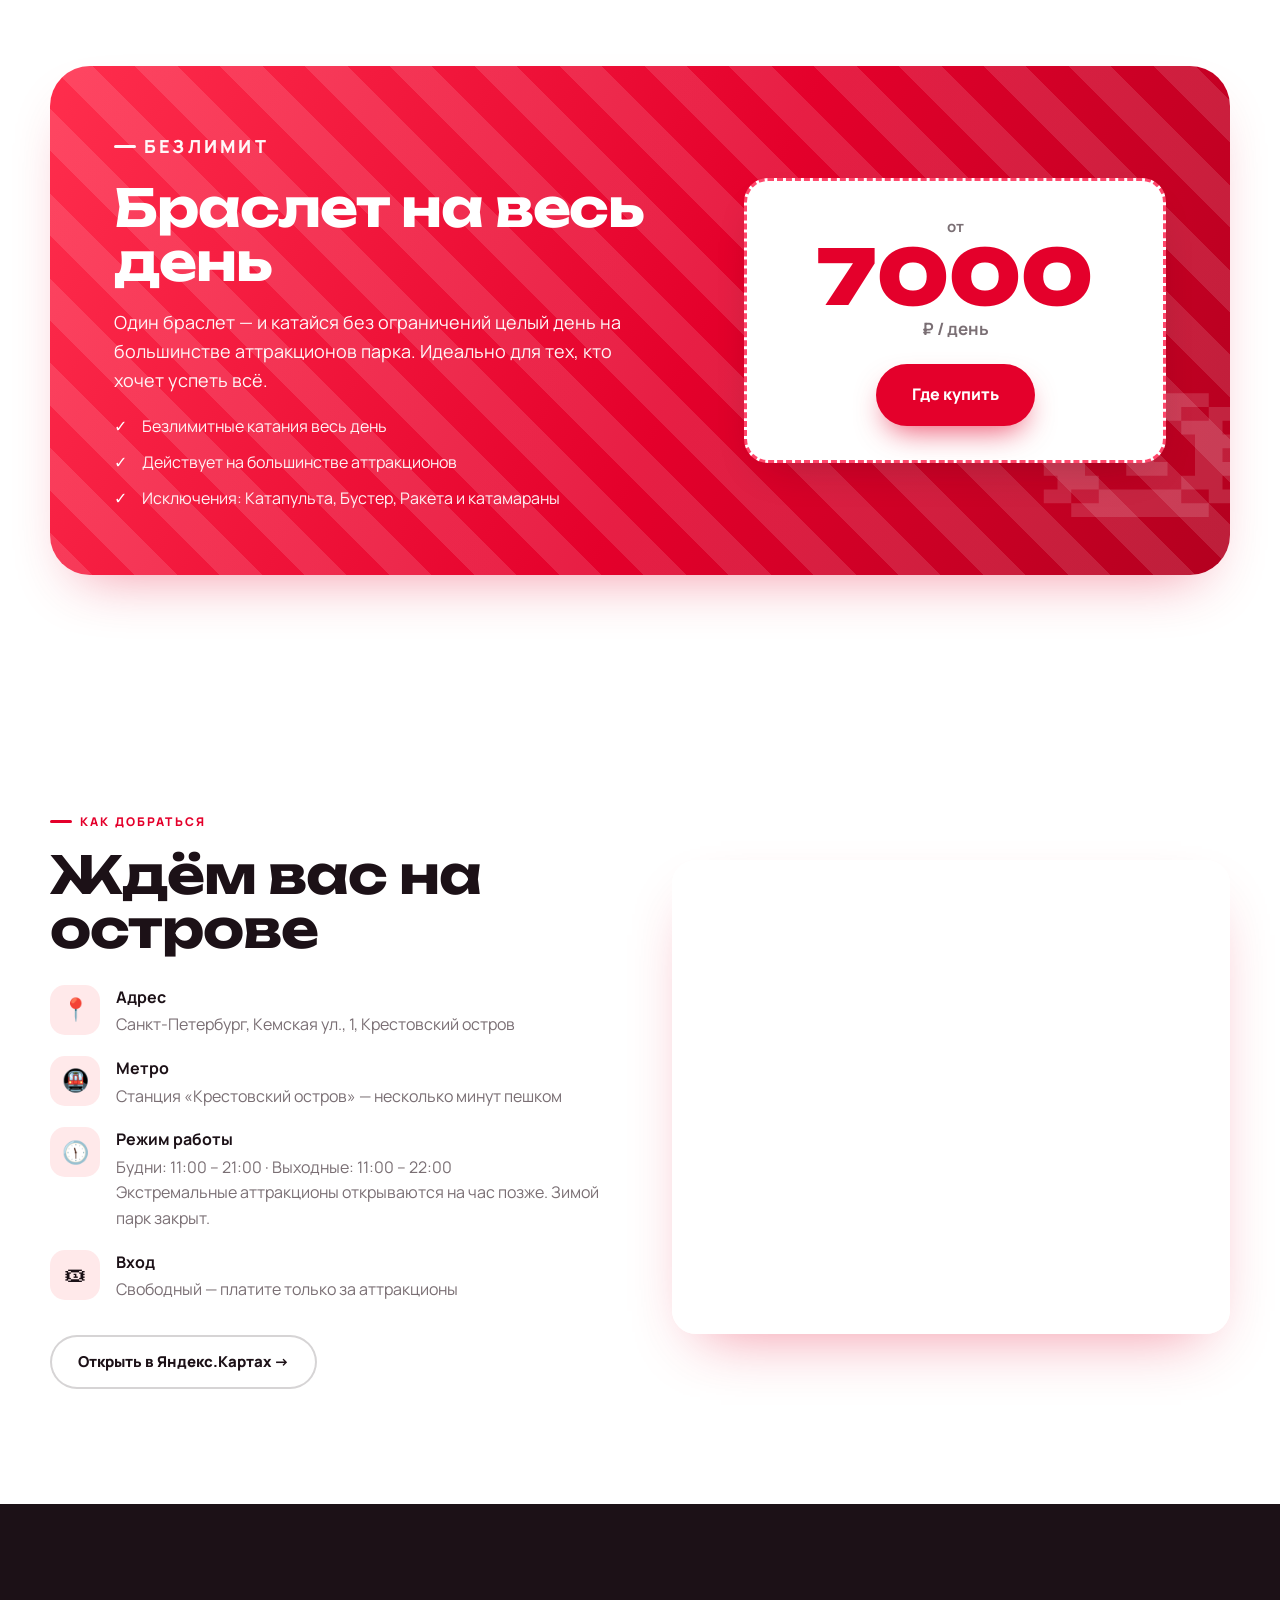
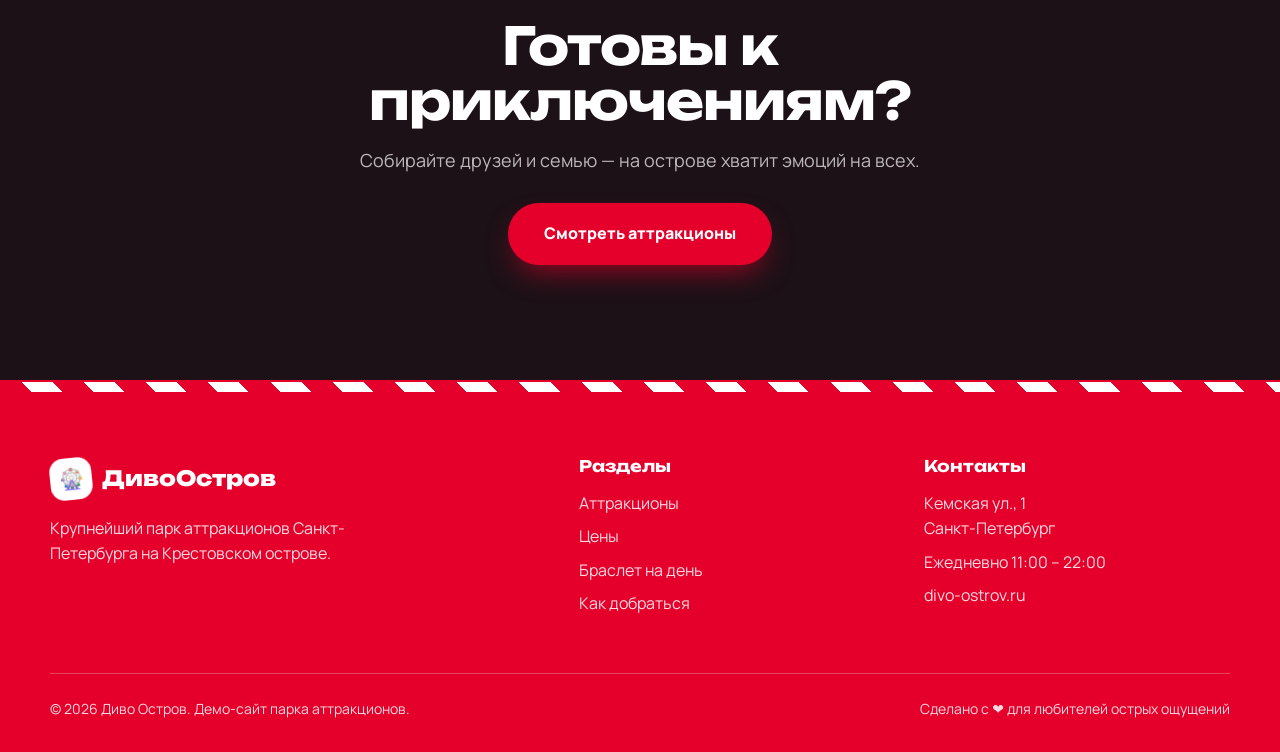
==== commit a8b4ca4b: "Redesign site in white & red brand theme - Light white canvas with vivid red (#e4002b) brand color -" ====
--- a/index.html
+++ b/index.html
@@ -3,7 +3,7 @@
 <head>
   <meta charset="UTF-8" />
   <meta name="viewport" content="width=device-width, initial-scale=1.0" />
-  <meta name="theme-color" content="#0c0a1d" />
+  <meta name="theme-color" content="#e4002b" />
   <title>Диво Остров — парк аттракционов в Санкт-Петербурге</title>
   <meta name="description" content="Диво Остров — крупнейший парк аттракционов Санкт-Петербурга на Крестовском острове. 46 аттракционов для всей семьи: экстремальные, семейные и детские. Вход свободный." />
 
@@ -71,6 +71,8 @@
       </div>
       <a href="#about" class="hero__scroll" aria-label="Листать вниз"><span></span></a>
     </section>
+
+    <div class="ribbon" aria-hidden="true"></div>
 
     <!-- ABOUT -->
     <section class="section about" id="about">
@@ -264,6 +266,8 @@
     </section>
   </main>
 
+  <div class="ribbon" aria-hidden="true"></div>
+
   <!-- FOOTER -->
   <footer class="footer" id="contacts">
     <div class="container footer__grid">
--- a/assets/css/styles.css
+++ b/assets/css/styles.css
@@ -1,20 +1,26 @@
-/* ===== Tokens ===== */
+/* ===== Tokens — White & Red theme ===== */
 :root {
-  --bg: #0c0a1d;
-  --bg-2: #120f28;
-  --surface: rgba(255, 255, 255, 0.04);
-  --surface-2: rgba(255, 255, 255, 0.07);
-  --border: rgba(255, 255, 255, 0.10);
-  --text: #f4f2ff;
-  --muted: #a8a4c4;
-  --brand: #ff3d8b;
-  --brand-2: #8b5cff;
-  --accent: #19d3ff;
-  --warm: #ff9f1c;
-  --grad: linear-gradient(110deg, #ff3d8b 0%, #8b5cff 50%, #19d3ff 100%);
-  --radius: 22px;
-  --radius-sm: 14px;
-  --shadow: 0 24px 60px -20px rgba(0, 0, 0, 0.6);
+  --bg: #ffffff;
+  --bg-soft: #fff4f4;
+  --bg-tint: #ffe9ea;
+  --ink: #1c1117;
+  --muted: #7a6f74;
+  --line: rgba(28, 17, 23, 0.10);
+  --line-strong: rgba(28, 17, 23, 0.18);
+
+  --red: #e4002b;
+  --red-deep: #b3001f;
+  --red-soft: #ff476b;
+  --coral: #ff6a3d;
+  --pink: #ff5a8a;
+
+  --grad: linear-gradient(115deg, #ff2e4d 0%, #e4002b 55%, #b3001f 100%);
+  --grad-warm: linear-gradient(115deg, #ff6a3d, #e4002b);
+
+  --radius: 24px;
+  --radius-sm: 16px;
+  --shadow: 0 26px 60px -28px rgba(228, 0, 43, 0.45);
+  --shadow-soft: 0 18px 44px -24px rgba(28, 17, 23, 0.30);
   --container: 1180px;
 }
 
@@ -24,7 +30,7 @@
 body {
   font-family: "Manrope", system-ui, -apple-system, "Segoe UI", sans-serif;
   background: var(--bg);
-  color: var(--text);
+  color: var(--ink);
   line-height: 1.6;
   overflow-x: hidden;
   -webkit-font-smoothing: antialiased;
@@ -32,7 +38,7 @@
 img, iframe { display: block; max-width: 100%; }
 a { color: inherit; text-decoration: none; }
 ul { list-style: none; }
-h1, h2, h3, h4 { font-family: "Unbounded", "Manrope", sans-serif; line-height: 1.1; font-weight: 700; }
+h1, h2, h3, h4 { font-family: "Unbounded", "Manrope", sans-serif; line-height: 1.05; font-weight: 700; }
 
 .container { width: min(100% - 40px, var(--container)); margin-inline: auto; }
 .section { padding: clamp(64px, 9vw, 120px) 0; position: relative; }
@@ -44,150 +50,189 @@
   color: transparent;
 }
 
-.h2 { font-size: clamp(28px, 4.4vw, 50px); letter-spacing: -0.02em; margin-bottom: 18px; }
+.h2 { font-size: clamp(28px, 4.6vw, 52px); letter-spacing: -0.02em; margin-bottom: 18px; }
 .kicker {
-  text-transform: uppercase;
-  letter-spacing: 0.22em;
-  font-size: 13px;
-  font-weight: 700;
-  color: var(--accent);
-  margin-bottom: 14px;
-}
-.kicker--light { color: rgba(255,255,255,0.85); }
+  display: inline-flex; align-items: center; gap: 8px;
+  text-transform: uppercase; letter-spacing: 0.18em; font-size: 12px; font-weight: 800;
+  color: var(--red); margin-bottom: 16px;
+}
+.kicker::before { content: ""; width: 22px; height: 3px; border-radius: 2px; background: var(--red); }
+.kicker--light { color: #fff; }
+.kicker--light::before { background: #fff; }
 .section__head { max-width: 720px; margin-bottom: 56px; }
 .section__sub { font-size: 18px; }
 
-/* ===== Aurora background ===== */
+/* ===== Decorative background ===== */
 .aurora { position: fixed; inset: 0; z-index: -1; overflow: hidden; background:
-  radial-gradient(1200px 600px at 80% -10%, rgba(139,92,255,0.18), transparent 60%),
-  radial-gradient(900px 500px at 0% 10%, rgba(255,61,139,0.14), transparent 55%),
+  radial-gradient(900px 500px at 100% -10%, var(--bg-tint), transparent 60%),
+  radial-gradient(700px 480px at -5% 8%, #fff0f1, transparent 55%),
   var(--bg);
 }
-.blob { position: absolute; border-radius: 50%; filter: blur(80px); opacity: 0.5; animation: float 18s ease-in-out infinite; }
-.blob--1 { width: 480px; height: 480px; background: var(--brand); top: -120px; left: -80px; }
-.blob--2 { width: 420px; height: 420px; background: var(--brand-2); top: 30%; right: -120px; animation-delay: -6s; }
-.blob--3 { width: 360px; height: 360px; background: var(--accent); bottom: -120px; left: 30%; animation-delay: -12s; }
-@keyframes float { 0%,100% { transform: translateY(0) scale(1); } 50% { transform: translateY(-40px) scale(1.08); } }
+.blob { position: absolute; border-radius: 50%; filter: blur(70px); opacity: 0.35; animation: float 20s ease-in-out infinite; }
+.blob--1 { width: 380px; height: 380px; background: var(--red-soft); top: -100px; left: -60px; }
+.blob--2 { width: 320px; height: 320px; background: var(--coral); top: 38%; right: -100px; animation-delay: -7s; }
+.blob--3 { width: 300px; height: 300px; background: var(--pink); bottom: -120px; left: 32%; animation-delay: -13s; }
+@keyframes float { 0%,100% { transform: translateY(0) scale(1); } 50% { transform: translateY(-36px) scale(1.07); } }
+
+/* ===== Carnival ribbon (decor) ===== */
+.ribbon {
+  height: 14px;
+  background: repeating-linear-gradient(45deg, var(--red) 0 22px, #fff 22px 44px);
+  border-block: 2px solid var(--red);
+}
 
 /* ===== Buttons ===== */
 .btn {
   display: inline-flex; align-items: center; gap: 8px;
-  padding: 13px 24px; border-radius: 999px; font-weight: 700; font-size: 15px;
-  cursor: pointer; border: 1px solid transparent; transition: transform .2s ease, box-shadow .2s ease, background .2s;
-  white-space: nowrap;
-}
-.btn--lg { padding: 16px 32px; font-size: 16px; }
-.btn--primary { background: var(--grad); color: #fff; box-shadow: 0 12px 30px -8px rgba(255,61,139,0.6); }
-.btn--primary:hover { transform: translateY(-3px); box-shadow: 0 18px 40px -8px rgba(139,92,255,0.7); }
-.btn--ghost { background: var(--surface); border-color: var(--border); color: var(--text); }
-.btn--ghost:hover { background: var(--surface-2); transform: translateY(-3px); }
+  padding: 13px 26px; border-radius: 999px; font-weight: 800; font-size: 15px;
+  cursor: pointer; border: 2px solid transparent; transition: transform .2s ease, box-shadow .2s ease, background .2s, color .2s;
+  white-space: nowrap; font-family: inherit;
+}
+.btn--lg { padding: 16px 34px; font-size: 16px; }
+.btn--primary { background: var(--red); color: #fff; box-shadow: 0 14px 30px -10px rgba(228,0,43,0.7); }
+.btn--primary:hover { transform: translateY(-3px); background: var(--red-deep); box-shadow: 0 20px 40px -10px rgba(228,0,43,0.8); }
+.btn--ghost { background: #fff; border-color: var(--line-strong); color: var(--ink); }
+.btn--ghost:hover { transform: translateY(-3px); border-color: var(--red); color: var(--red); }
 
 /* ===== Nav ===== */
 .nav {
   position: fixed; top: 0; left: 0; right: 0; z-index: 100;
-  transition: background .3s, backdrop-filter .3s, border-color .3s;
+  transition: background .3s, box-shadow .3s, border-color .3s;
   border-bottom: 1px solid transparent;
 }
 .nav.is-scrolled {
-  background: rgba(12,10,29,0.72);
-  backdrop-filter: blur(16px);
-  border-bottom-color: var(--border);
-}
-.nav__inner { display: flex; align-items: center; justify-content: space-between; height: 72px; gap: 20px; }
-.brand { display: inline-flex; align-items: center; gap: 10px; font-family: "Unbounded"; font-weight: 700; font-size: 20px; }
-.brand__icon { font-size: 26px; }
-.brand__text span { color: var(--brand); }
+  background: rgba(255,255,255,0.86);
+  backdrop-filter: blur(14px);
+  border-bottom-color: var(--line);
+  box-shadow: 0 8px 24px -18px rgba(28,17,23,0.4);
+}
+.nav__inner { display: flex; align-items: center; justify-content: space-between; height: 74px; gap: 20px; }
+.brand { display: inline-flex; align-items: center; gap: 10px; font-family: "Unbounded"; font-weight: 800; font-size: 21px; color: var(--ink); }
+.brand__icon {
+  font-size: 20px; width: 42px; height: 42px; display: grid; place-items: center;
+  background: var(--red); border-radius: 14px; box-shadow: 0 8px 18px -8px rgba(228,0,43,0.7);
+  transform: rotate(-6deg);
+}
+.brand__text span { color: var(--red); }
 .nav__links { display: flex; gap: 28px; }
-.nav__links a { font-weight: 600; font-size: 15px; color: var(--muted); transition: color .2s; }
-.nav__links a:hover { color: var(--text); }
+.nav__links a { font-weight: 700; font-size: 15px; color: var(--ink); opacity: .72; transition: opacity .2s, color .2s; }
+.nav__links a:hover { opacity: 1; color: var(--red); }
 .nav__cta { display: inline-flex; }
 
 .burger { display: none; flex-direction: column; gap: 5px; background: none; border: 0; cursor: pointer; padding: 8px; }
-.burger span { width: 26px; height: 2px; background: var(--text); border-radius: 2px; transition: .3s; }
+.burger span { width: 26px; height: 2px; background: var(--ink); border-radius: 2px; transition: .3s; }
 .burger[aria-expanded="true"] span:nth-child(1) { transform: translateY(7px) rotate(45deg); }
 .burger[aria-expanded="true"] span:nth-child(2) { opacity: 0; }
 .burger[aria-expanded="true"] span:nth-child(3) { transform: translateY(-7px) rotate(-45deg); }
 
 /* ===== Hero ===== */
-.hero { min-height: 100svh; display: flex; align-items: center; position: relative; padding-top: 90px; }
-.hero__inner { max-width: 880px; }
+.hero { min-height: 100svh; display: flex; align-items: center; position: relative; padding-top: 100px; }
+.hero::before {
+  content: ""; position: absolute; inset: 0; z-index: -1; pointer-events: none;
+  background:
+    radial-gradient(circle at 88% 30%, rgba(228,0,43,0.06), transparent 40%);
+}
+/* Большое декоративное «колесо обозрения» */
+.hero::after {
+  content: ""; position: absolute; right: -160px; top: 50%; transform: translateY(-50%);
+  width: 540px; height: 540px; border-radius: 50%; z-index: -1; opacity: .5;
+  background:
+    repeating-conic-gradient(from 0deg, var(--bg-tint) 0deg 18deg, transparent 18deg 36deg);
+  -webkit-mask: radial-gradient(circle, transparent 38%, #000 39%, #000 70%, transparent 71%);
+          mask: radial-gradient(circle, transparent 38%, #000 39%, #000 70%, transparent 71%);
+  animation: spin 60s linear infinite;
+}
+@keyframes spin { to { transform: translateY(-50%) rotate(360deg); } }
+
+.hero__inner { max-width: 860px; position: relative; }
 .hero__eyebrow {
-  display: inline-block; padding: 8px 16px; border-radius: 999px;
-  background: var(--surface); border: 1px solid var(--border); font-weight: 600; font-size: 14px; margin-bottom: 24px;
-}
-.hero__title { font-family: "Unbounded"; font-weight: 900; font-size: clamp(40px, 8vw, 88px); letter-spacing: -0.03em; margin-bottom: 22px; }
-.hero__lead { font-size: clamp(17px, 2.2vw, 21px); color: var(--muted); max-width: 640px; margin-bottom: 36px; }
+  display: inline-flex; align-items: center; gap: 8px; padding: 8px 16px; border-radius: 999px;
+  background: var(--bg-soft); border: 1.5px solid var(--bg-tint); color: var(--red-deep);
+  font-weight: 700; font-size: 14px; margin-bottom: 24px;
+}
+.hero__title { font-family: "Unbounded"; font-weight: 900; font-size: clamp(42px, 8.4vw, 92px); letter-spacing: -0.03em; margin-bottom: 22px; color: var(--ink); }
+.hero__lead { font-size: clamp(17px, 2.2vw, 21px); color: var(--muted); max-width: 620px; margin-bottom: 36px; }
 .hero__actions { display: flex; flex-wrap: wrap; gap: 14px; margin-bottom: 56px; }
-.hero__stats { display: flex; flex-wrap: wrap; gap: clamp(24px, 6vw, 64px); }
-.hero__stats li { display: flex; flex-direction: column; }
-.hero__stats b { font-family: "Unbounded"; font-size: clamp(30px, 5vw, 46px); font-weight: 900; background: var(--grad); -webkit-background-clip: text; background-clip: text; color: transparent; }
-.hero__stats span { color: var(--muted); font-size: 14px; text-transform: uppercase; letter-spacing: 0.08em; }
-.hero__scroll { position: absolute; bottom: 28px; left: 50%; transform: translateX(-50%); width: 26px; height: 42px; border: 2px solid var(--border); border-radius: 16px; }
-.hero__scroll span { position: absolute; top: 8px; left: 50%; transform: translateX(-50%); width: 4px; height: 8px; border-radius: 2px; background: var(--accent); animation: scroll 1.6s ease infinite; }
+.hero__stats { display: flex; flex-wrap: wrap; gap: clamp(20px, 5vw, 56px); }
+.hero__stats li { display: flex; flex-direction: column; position: relative; padding-left: 18px; }
+.hero__stats li::before { content: ""; position: absolute; left: 0; top: 6px; bottom: 6px; width: 4px; border-radius: 3px; background: var(--grad); }
+.hero__stats b { font-family: "Unbounded"; font-size: clamp(30px, 5vw, 46px); font-weight: 900; color: var(--ink); }
+.hero__stats span { color: var(--muted); font-size: 13px; text-transform: uppercase; letter-spacing: 0.08em; font-weight: 700; }
+.hero__scroll { position: absolute; bottom: 28px; left: 50%; transform: translateX(-50%); width: 26px; height: 42px; border: 2px solid var(--line-strong); border-radius: 16px; }
+.hero__scroll span { position: absolute; top: 8px; left: 50%; transform: translateX(-50%); width: 4px; height: 8px; border-radius: 2px; background: var(--red); animation: scroll 1.6s ease infinite; }
 @keyframes scroll { 0% { opacity: 0; top: 8px; } 30% { opacity: 1; } 100% { opacity: 0; top: 24px; } }
 
 /* ===== About ===== */
+.about { background: var(--bg-soft); border-block: 1px solid var(--line); }
 .about__grid { display: grid; grid-template-columns: 1.1fr 1fr; gap: clamp(32px, 5vw, 72px); align-items: center; }
 .about .muted { margin-bottom: 16px; font-size: 17px; }
 .chips { display: flex; flex-wrap: wrap; gap: 10px; margin-top: 26px; }
-.chip { padding: 9px 16px; border-radius: 999px; background: var(--surface); border: 1px solid var(--border); font-size: 14px; font-weight: 600; }
+.chip { padding: 9px 16px; border-radius: 999px; background: #fff; border: 1.5px solid var(--line-strong); font-size: 14px; font-weight: 700; }
 .about__cards { display: grid; gap: 18px; }
 .feature {
-  background: var(--surface); border: 1px solid var(--border); border-radius: var(--radius);
-  padding: 26px; transition: transform .25s, border-color .25s, background .25s;
-}
-.feature:hover { transform: translateY(-4px); border-color: rgba(255,61,139,0.5); background: var(--surface-2); }
-.feature__icon { font-size: 34px; display: block; margin-bottom: 12px; }
+  background: #fff; border: 1.5px solid var(--line); border-radius: var(--radius);
+  padding: 26px; transition: transform .25s, border-color .25s, box-shadow .25s; position: relative; overflow: hidden;
+}
+.feature::after { content: ""; position: absolute; left: 0; top: 0; bottom: 0; width: 6px; background: var(--grad); transform: translateX(-6px); transition: transform .25s; }
+.feature:hover { transform: translateY(-4px); border-color: transparent; box-shadow: var(--shadow-soft); }
+.feature:hover::after { transform: none; }
+.feature__icon { font-size: 32px; display: grid; place-items: center; width: 60px; height: 60px; border-radius: 18px; background: var(--bg-tint); margin-bottom: 14px; }
 .feature h3 { font-size: 22px; margin-bottom: 8px; }
 .feature p { color: var(--muted); font-size: 15px; }
 
 /* ===== Attractions ===== */
 .tabs { display: flex; flex-wrap: wrap; gap: 10px; margin-bottom: 40px; }
 .tab {
-  padding: 11px 22px; border-radius: 999px; border: 1px solid var(--border);
-  background: var(--surface); color: var(--muted); font-weight: 700; font-size: 15px; cursor: pointer;
+  padding: 11px 22px; border-radius: 999px; border: 2px solid var(--line-strong);
+  background: #fff; color: var(--ink); font-weight: 800; font-size: 15px; cursor: pointer;
   transition: .2s; font-family: inherit;
 }
-.tab:hover { color: var(--text); border-color: rgba(255,255,255,0.25); }
-.tab.is-active { background: var(--grad); color: #fff; border-color: transparent; box-shadow: 0 10px 24px -10px rgba(139,92,255,0.7); }
+.tab:hover { border-color: var(--red); color: var(--red); }
+.tab.is-active { background: var(--red); color: #fff; border-color: var(--red); box-shadow: 0 12px 24px -12px rgba(228,0,43,0.8); }
 
 .cards { display: grid; grid-template-columns: repeat(auto-fill, minmax(280px, 1fr)); gap: 22px; }
 .card {
-  position: relative; border-radius: var(--radius); overflow: hidden; min-height: 260px;
-  border: 1px solid var(--border); padding: 26px; display: flex; flex-direction: column; justify-content: flex-end;
+  position: relative; border-radius: var(--radius); overflow: hidden; min-height: 270px;
+  padding: 26px; display: flex; flex-direction: column; justify-content: flex-end;
   color: #fff; isolation: isolate; transition: transform .3s, box-shadow .3s;
-  animation: pop .4s ease both;
+  animation: pop .4s ease both; box-shadow: var(--shadow-soft);
 }
 .card:hover { transform: translateY(-6px); box-shadow: var(--shadow); }
-.card::before { content: ""; position: absolute; inset: 0; z-index: -2; background: var(--card-grad, var(--grad)); opacity: .92; }
-.card::after { content: ""; position: absolute; inset: 0; z-index: -1; background: linear-gradient(180deg, transparent 30%, rgba(0,0,0,0.55) 100%); }
-.card__emoji { position: absolute; top: 18px; right: 20px; font-size: 46px; filter: drop-shadow(0 6px 12px rgba(0,0,0,.3)); }
+.card::before { content: ""; position: absolute; inset: 0; z-index: -2; background: var(--card-grad, var(--grad)); }
+.card::after { content: ""; position: absolute; inset: 0; z-index: -1; background: linear-gradient(180deg, rgba(0,0,0,0) 25%, rgba(0,0,0,0.45) 100%); }
+.card__emoji { position: absolute; top: 16px; right: 18px; font-size: 46px; filter: drop-shadow(0 6px 12px rgba(0,0,0,.3)); }
 .card__tag {
-  align-self: flex-start; padding: 5px 12px; border-radius: 999px; font-size: 12px; font-weight: 700;
-  background: rgba(0,0,0,0.3); backdrop-filter: blur(6px); margin-bottom: 12px; text-transform: uppercase; letter-spacing: .06em;
+  align-self: flex-start; padding: 5px 13px; border-radius: 999px; font-size: 11px; font-weight: 800;
+  background: rgba(255,255,255,0.22); backdrop-filter: blur(6px); margin-bottom: 12px;
+  text-transform: uppercase; letter-spacing: .08em; border: 1px solid rgba(255,255,255,0.35);
 }
 .card h3 { font-size: 24px; margin-bottom: 8px; }
-.card p { font-size: 14.5px; opacity: .95; }
-.card__meta { margin-top: 14px; display: flex; gap: 16px; font-size: 13px; font-weight: 700; opacity: .95; }
+.card p { font-size: 14.5px; opacity: .96; }
+.card__meta { margin-top: 14px; display: flex; gap: 14px; font-size: 13px; font-weight: 800; opacity: .96; }
 @keyframes pop { from { opacity: 0; transform: translateY(16px) scale(.98); } to { opacity: 1; transform: none; } }
 
 /* ===== Prices ===== */
+.prices { background: var(--bg-soft); border-block: 1px solid var(--line); }
 .price-grid { display: grid; grid-template-columns: repeat(3, 1fr); gap: 22px; }
 .price-card {
-  background: var(--surface); border: 1px solid var(--border); border-radius: var(--radius);
-  padding: 32px; transition: transform .25s, border-color .25s;
-}
-.price-card:hover { transform: translateY(-5px); }
-.price-card--accent { background: linear-gradient(160deg, rgba(255,61,139,0.16), rgba(139,92,255,0.16)); border-color: rgba(255,61,139,0.4); }
+  background: #fff; border: 1.5px solid var(--line); border-radius: var(--radius);
+  padding: 32px; transition: transform .25s, box-shadow .25s; position: relative;
+}
+.price-card:hover { transform: translateY(-5px); box-shadow: var(--shadow-soft); }
+.price-card--accent { background: var(--grad); color: #fff; border-color: transparent; box-shadow: var(--shadow); }
+.price-card--accent .price-card__range, .price-card--accent .ticks li { color: rgba(255,255,255,0.92); }
+.price-card--accent .price-card__range b { color: #fff; }
+.price-card--accent .ticks li::before { color: #fff; }
+.price-card--accent .feature__icon { background: rgba(255,255,255,0.18); }
 .price-card__top { display: flex; align-items: center; gap: 14px; margin-bottom: 18px; }
 .price-card__top h3 { font-size: 22px; }
-.price-card__top .feature__icon { margin: 0; }
-.price-card__range { font-family: "Unbounded"; font-size: 20px; color: var(--muted); margin-bottom: 22px; }
-.price-card__range b { font-size: 40px; color: var(--text); }
+.price-card__top .feature__icon { margin: 0; width: 52px; height: 52px; font-size: 26px; }
+.price-card__range { font-family: "Unbounded"; font-size: 18px; color: var(--muted); margin-bottom: 22px; }
+.price-card__range b { font-size: 40px; color: var(--ink); }
 .ticks { display: grid; gap: 10px; }
 .ticks li { position: relative; padding-left: 28px; color: var(--muted); }
-.ticks li::before { content: "✓"; position: absolute; left: 0; top: 0; color: var(--accent); font-weight: 800; }
-.ticks--light li { color: rgba(255,255,255,0.92); }
+.ticks li::before { content: "✓"; position: absolute; left: 0; top: 0; color: var(--red); font-weight: 900; }
+.ticks--light li { color: rgba(255,255,255,0.94); }
 .ticks--light li::before { color: #fff; }
 .note { margin-top: 26px; font-size: 14px; }
 
@@ -197,38 +242,49 @@
   display: grid; grid-template-columns: 1.4fr 1fr; gap: 40px; align-items: center; color: #fff;
   box-shadow: var(--shadow); position: relative; overflow: hidden;
 }
-.bracelet__inner::after { content: "🎟"; position: absolute; right: -20px; bottom: -30px; font-size: 220px; opacity: .12; }
+.bracelet__inner::before {
+  content: ""; position: absolute; inset: 0; z-index: 0; opacity: .12;
+  background: repeating-linear-gradient(45deg, #fff 0 30px, transparent 30px 60px);
+}
+.bracelet__inner::after { content: "🎟"; position: absolute; right: -20px; bottom: -34px; font-size: 220px; opacity: .14; z-index: 0; }
+.bracelet__text, .bracelet__price { position: relative; z-index: 1; }
 .bracelet__text h2 { color: #fff; }
-.bracelet__text > p { font-size: 18px; margin-bottom: 20px; opacity: .95; max-width: 520px; }
-.bracelet__price { text-align: center; background: rgba(0,0,0,0.18); border-radius: var(--radius); padding: 32px; backdrop-filter: blur(8px); }
-.bracelet__from { display: block; font-size: 16px; opacity: .85; }
-.bracelet__num { font-family: "Unbounded"; font-weight: 900; font-size: clamp(48px, 9vw, 76px); line-height: 1; }
-.bracelet__cur { display: block; font-size: 18px; margin-bottom: 22px; opacity: .9; }
-.bracelet__price .btn--primary { background: #fff; color: var(--brand); box-shadow: none; }
-.bracelet__price .btn--primary:hover { background: #fff; }
+.bracelet__text > p { font-size: 18px; margin-bottom: 20px; opacity: .96; max-width: 520px; }
+.bracelet__price {
+  text-align: center; background: #fff; color: var(--ink); border-radius: var(--radius); padding: 34px;
+  box-shadow: var(--shadow-soft); border: 3px dashed var(--red-soft);
+}
+.bracelet__from { display: block; font-size: 15px; color: var(--muted); font-weight: 700; }
+.bracelet__num { font-family: "Unbounded"; font-weight: 900; font-size: clamp(48px, 9vw, 76px); line-height: 1; color: var(--red); }
+.bracelet__cur { display: block; font-size: 17px; margin-bottom: 22px; color: var(--muted); font-weight: 700; }
 
 /* ===== Visit ===== */
 .visit__grid { display: grid; grid-template-columns: 1fr 1fr; gap: clamp(32px, 5vw, 64px); align-items: center; }
-.info { display: grid; gap: 20px; margin: 28px 0 32px; }
+.info { display: grid; gap: 18px; margin: 28px 0 32px; }
 .info li { display: flex; gap: 16px; align-items: flex-start; }
-.info__ic { font-size: 24px; width: 48px; height: 48px; flex: none; display: grid; place-items: center; background: var(--surface); border: 1px solid var(--border); border-radius: 14px; }
+.info__ic { font-size: 22px; width: 50px; height: 50px; flex: none; display: grid; place-items: center; background: var(--bg-tint); border-radius: 15px; }
 .info b { display: block; margin-bottom: 2px; }
-.visit__map { aspect-ratio: 4 / 3.4; border-radius: var(--radius); overflow: hidden; border: 1px solid var(--border); box-shadow: var(--shadow); }
-.visit__map iframe { height: 100%; filter: grayscale(0.2) contrast(1.05); }
+.visit__map { aspect-ratio: 4 / 3.4; border-radius: var(--radius); overflow: hidden; border: 3px solid #fff; box-shadow: var(--shadow); }
+.visit__map iframe { height: 100%; }
 
 /* ===== CTA band ===== */
-.cta-band__inner { text-align: center; max-width: 620px; margin-inline: auto; }
-.cta-band__inner .muted { font-size: 18px; margin-bottom: 28px; }
+.cta-band { background: var(--ink); color: #fff; }
+.cta-band__inner { text-align: center; max-width: 640px; margin-inline: auto; }
+.cta-band__inner .h2 { color: #fff; }
+.cta-band__inner .muted { color: rgba(255,255,255,0.7); font-size: 18px; margin-bottom: 28px; }
 
 /* ===== Footer ===== */
-.footer { border-top: 1px solid var(--border); padding: 64px 0 32px; background: rgba(0,0,0,0.2); }
+.footer { background: var(--red); color: #fff; padding: 64px 0 32px; }
 .footer__grid { display: grid; grid-template-columns: 1.6fr 1fr 1fr; gap: 40px; margin-bottom: 48px; }
-.brand--footer { margin-bottom: 16px; }
+.brand--footer { color: #fff; margin-bottom: 16px; }
+.brand--footer .brand__icon { background: #fff; color: var(--red); }
+.brand--footer .brand__text span { color: #fff; }
+.footer .muted { color: rgba(255,255,255,0.85); }
 .footer__about { max-width: 320px; }
 .footer__col h4 { font-size: 16px; margin-bottom: 16px; }
-.footer__col a, .footer__col p { display: block; color: var(--muted); margin-bottom: 8px; transition: color .2s; }
-.footer__col a:hover { color: var(--text); }
-.footer__bottom { display: flex; justify-content: space-between; gap: 16px; flex-wrap: wrap; padding-top: 24px; border-top: 1px solid var(--border); font-size: 14px; }
+.footer__col a, .footer__col p { display: block; color: rgba(255,255,255,0.85); margin-bottom: 8px; transition: color .2s; }
+.footer__col a:hover { color: #fff; text-decoration: underline; }
+.footer__bottom { display: flex; justify-content: space-between; gap: 16px; flex-wrap: wrap; padding-top: 24px; border-top: 1px solid rgba(255,255,255,0.25); font-size: 14px; }
 
 /* ===== Reveal animation ===== */
 .reveal { opacity: 0; transform: translateY(28px); transition: opacity .7s ease, transform .7s cubic-bezier(.2,.7,.2,1); }
@@ -240,15 +296,17 @@
   .bracelet__inner { grid-template-columns: 1fr; }
   .price-grid { grid-template-columns: 1fr; }
   .footer__grid { grid-template-columns: 1fr 1fr; }
+  .hero::after { display: none; }
 }
 @media (max-width: 720px) {
   .nav__links {
-    position: fixed; inset: 72px 0 auto 0; flex-direction: column; gap: 0;
-    background: rgba(12,10,29,0.97); backdrop-filter: blur(20px); padding: 12px 20px 24px;
-    border-bottom: 1px solid var(--border); transform: translateY(-130%); transition: transform .35s ease; visibility: hidden;
+    position: fixed; inset: 74px 0 auto 0; flex-direction: column; gap: 0;
+    background: #fff; padding: 12px 20px 24px;
+    border-bottom: 1px solid var(--line); box-shadow: var(--shadow-soft);
+    transform: translateY(-130%); transition: transform .35s ease; visibility: hidden;
   }
   .nav__links.is-open { transform: translateY(0); visibility: visible; }
-  .nav__links a { padding: 14px 0; font-size: 17px; border-bottom: 1px solid var(--border); }
+  .nav__links a { padding: 14px 0; font-size: 17px; border-bottom: 1px solid var(--line); opacity: 1; }
   .nav__cta { display: none; }
   .burger { display: flex; }
   .footer__grid { grid-template-columns: 1fr; }
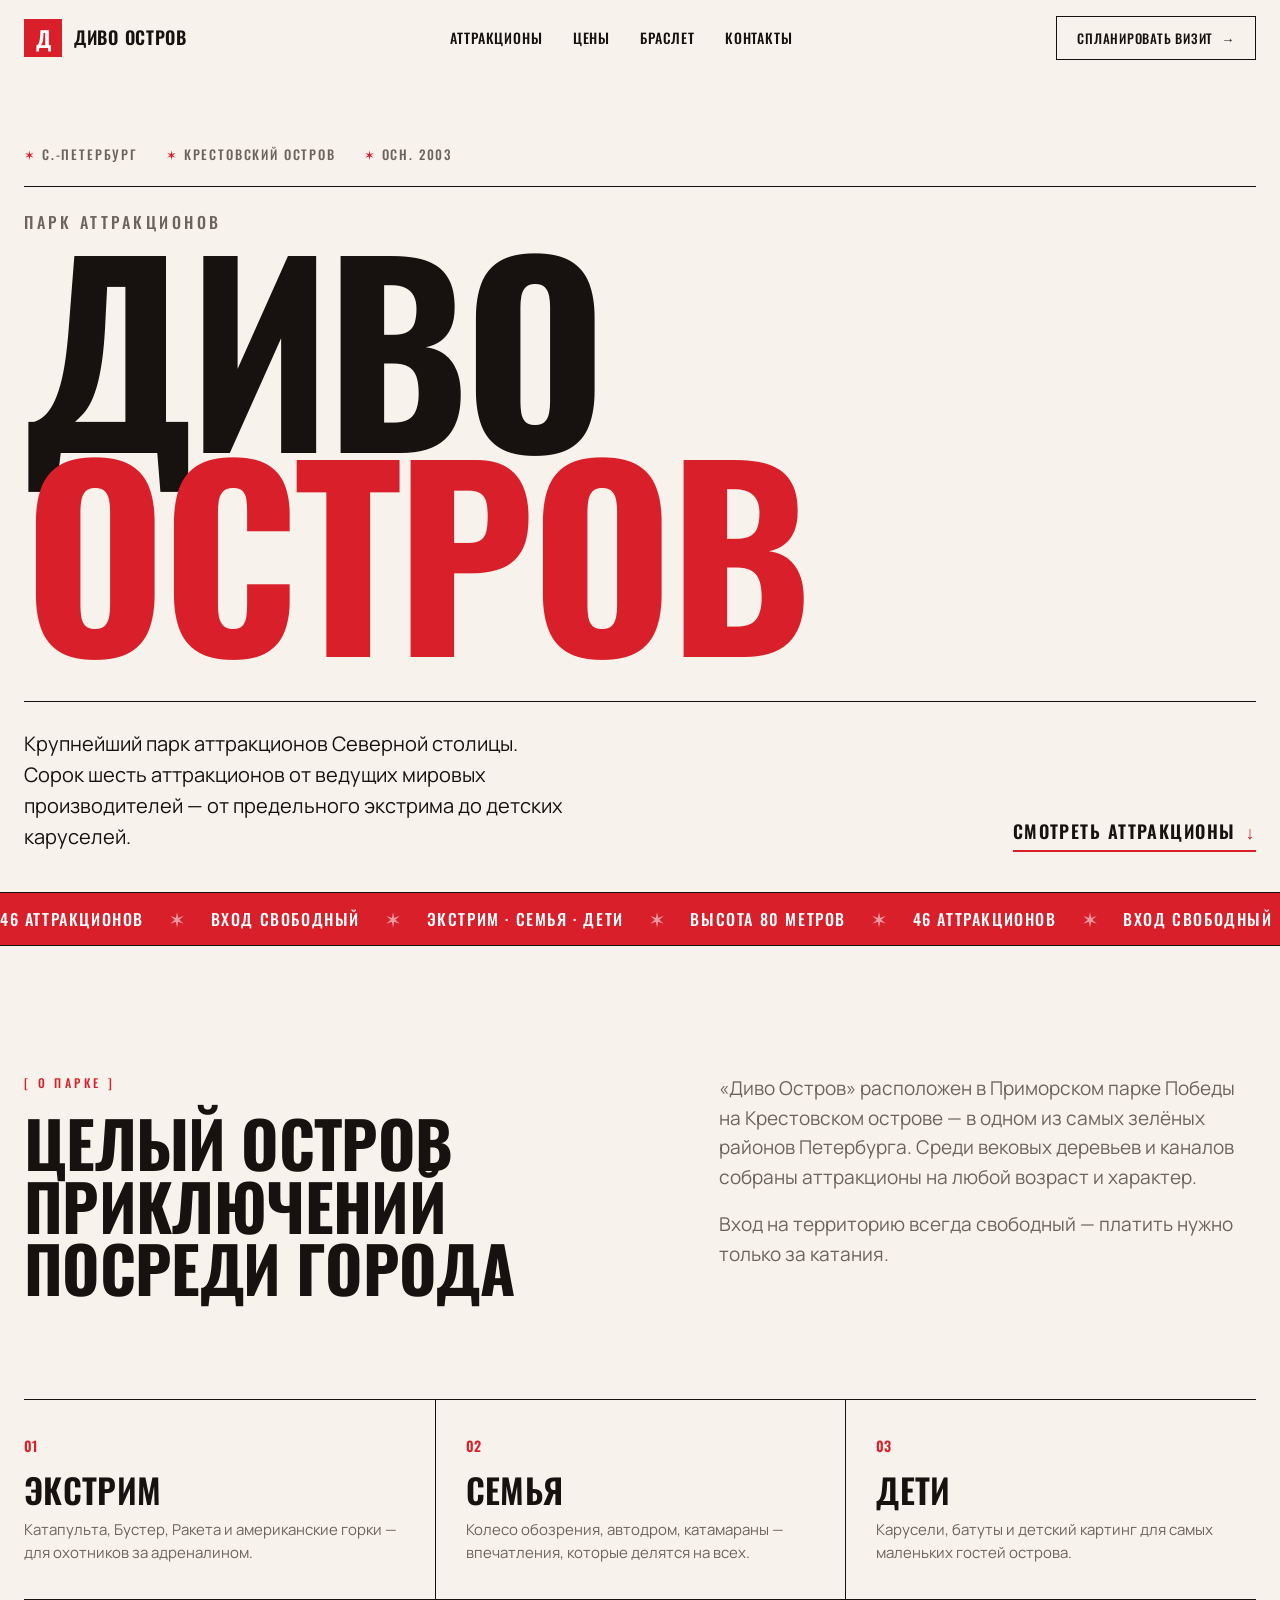
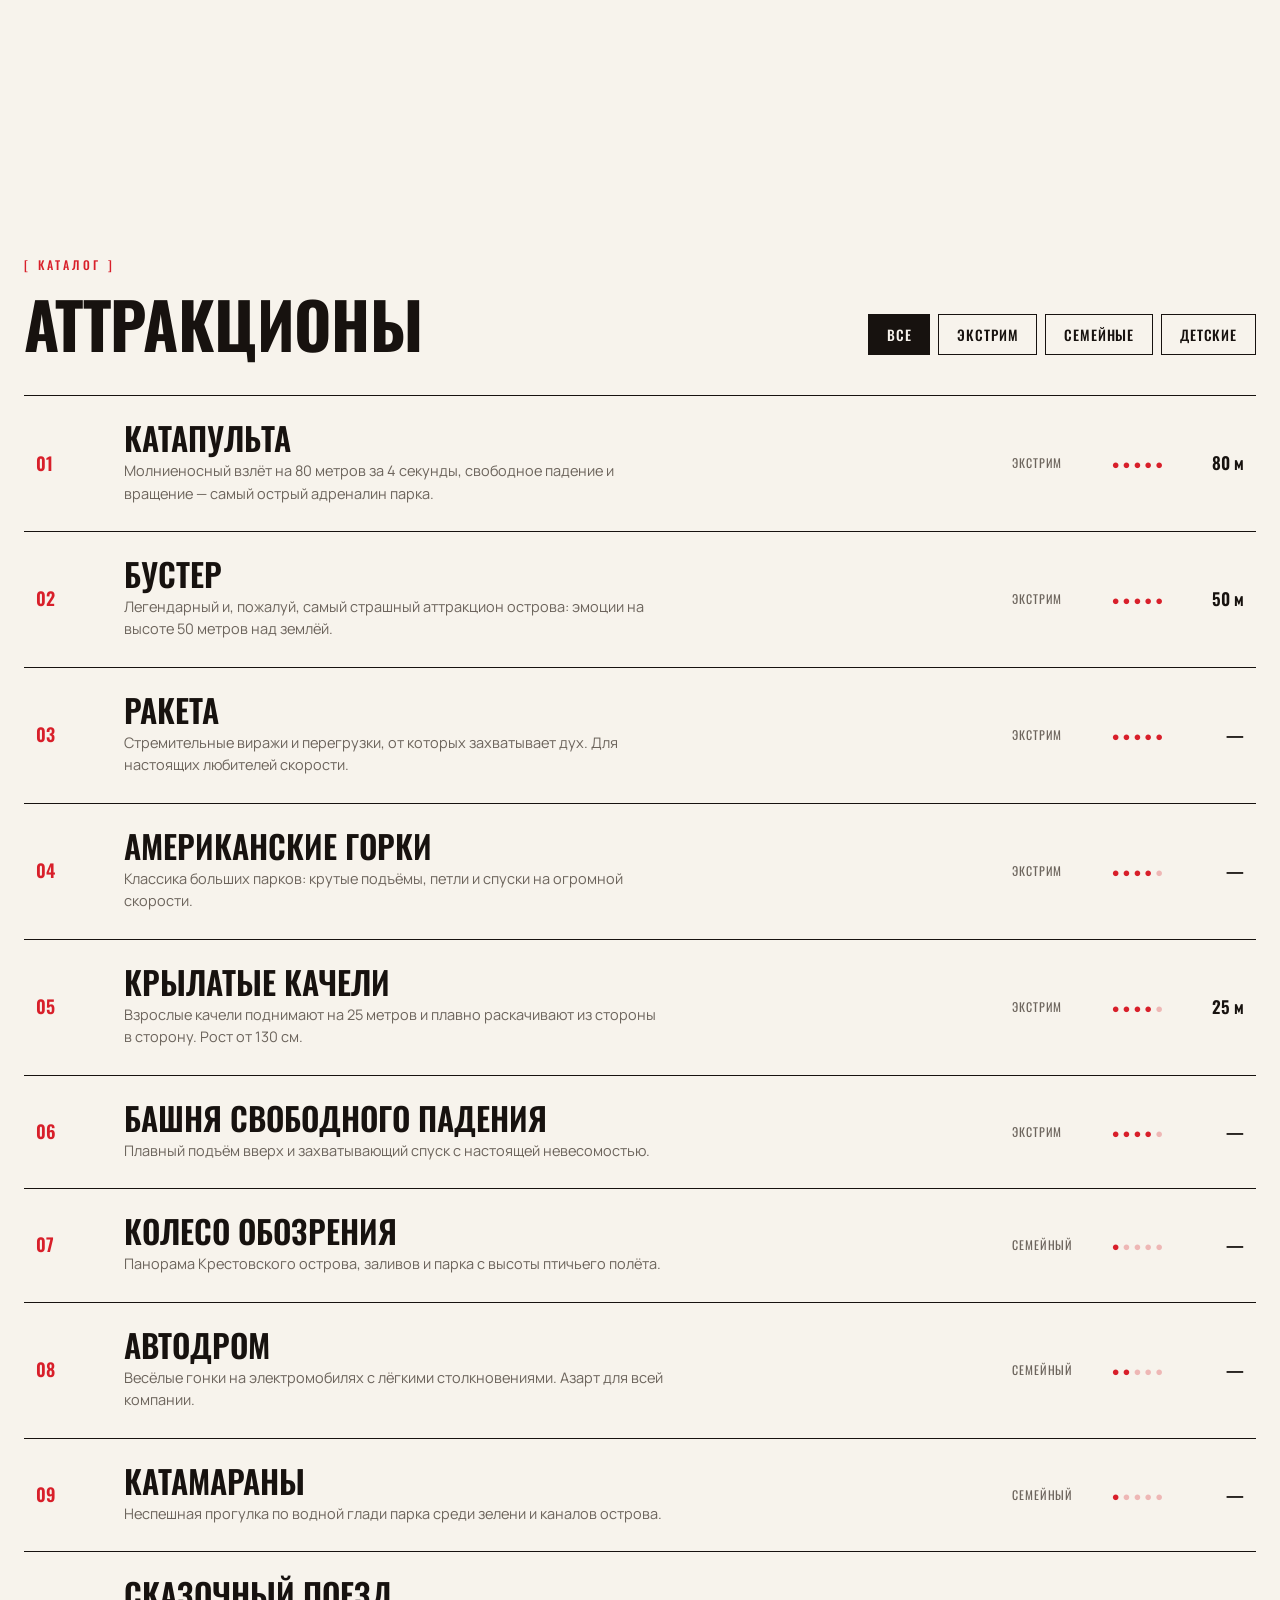
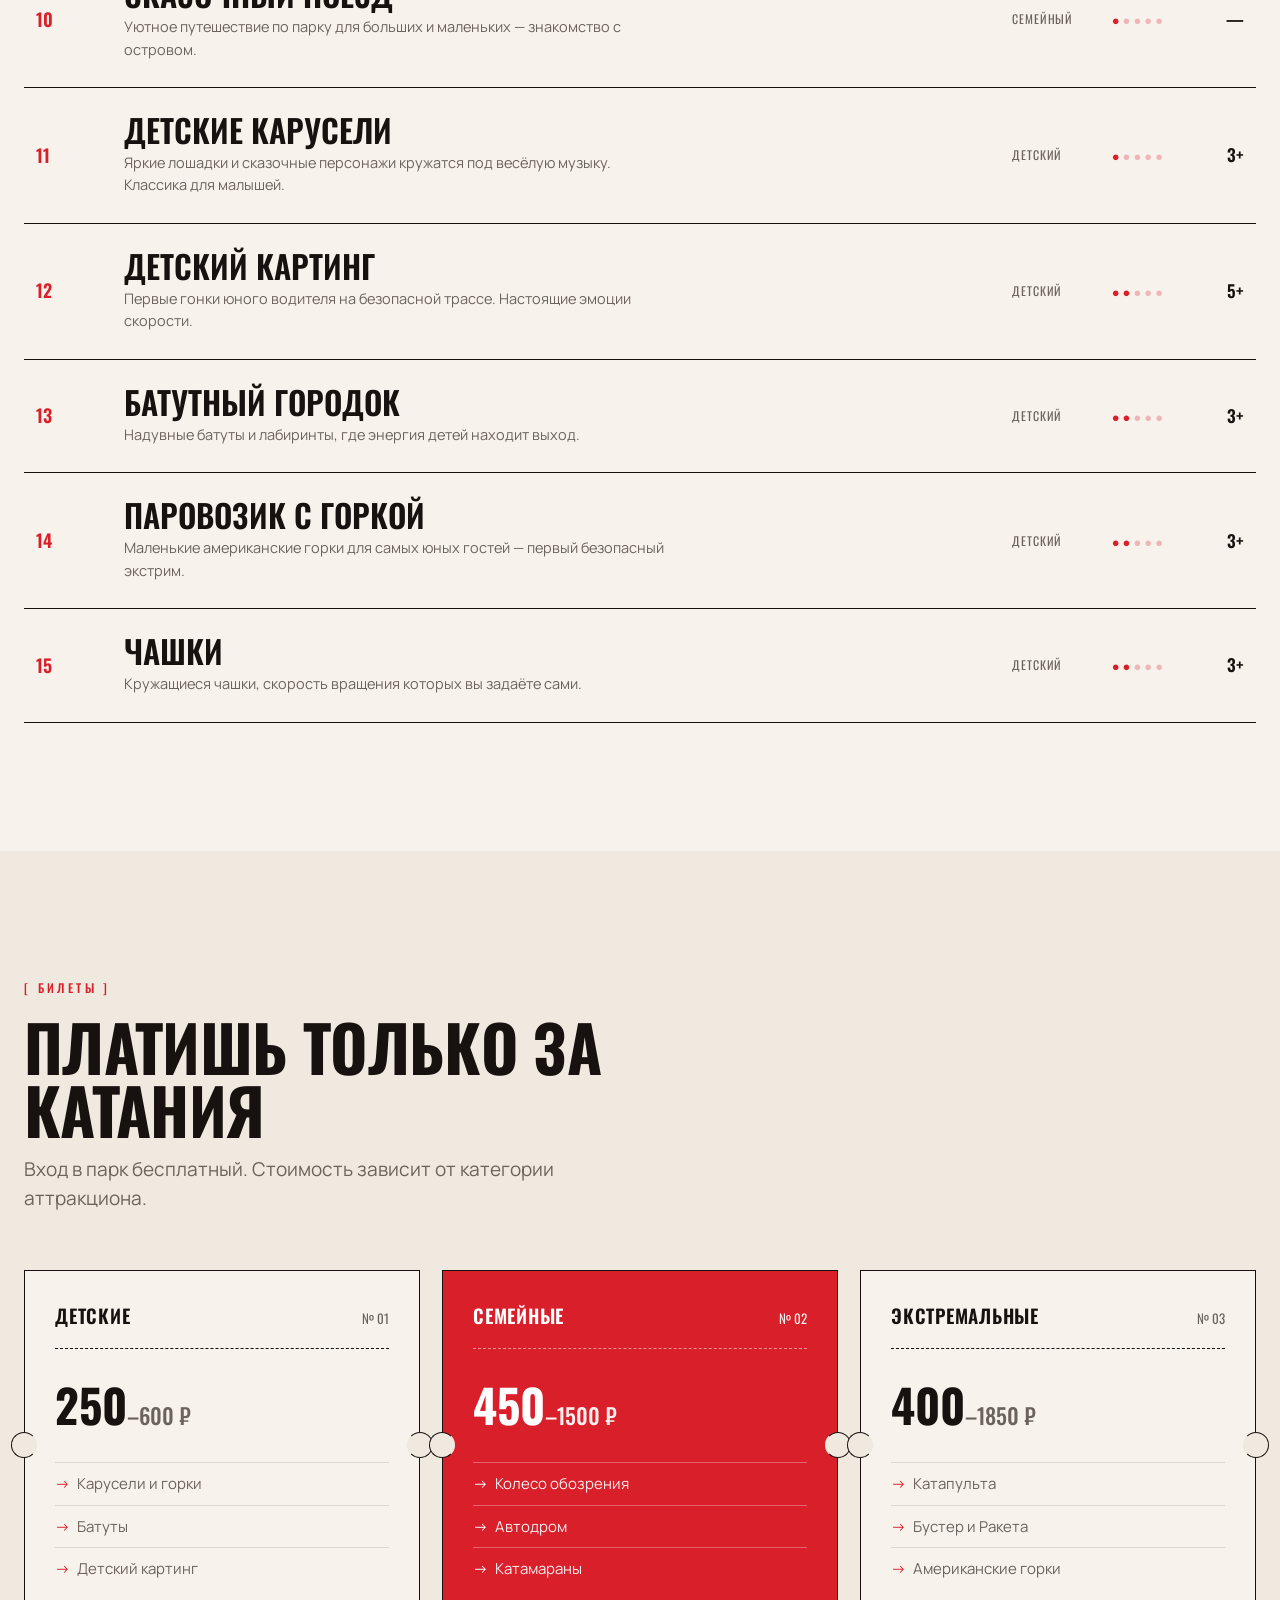
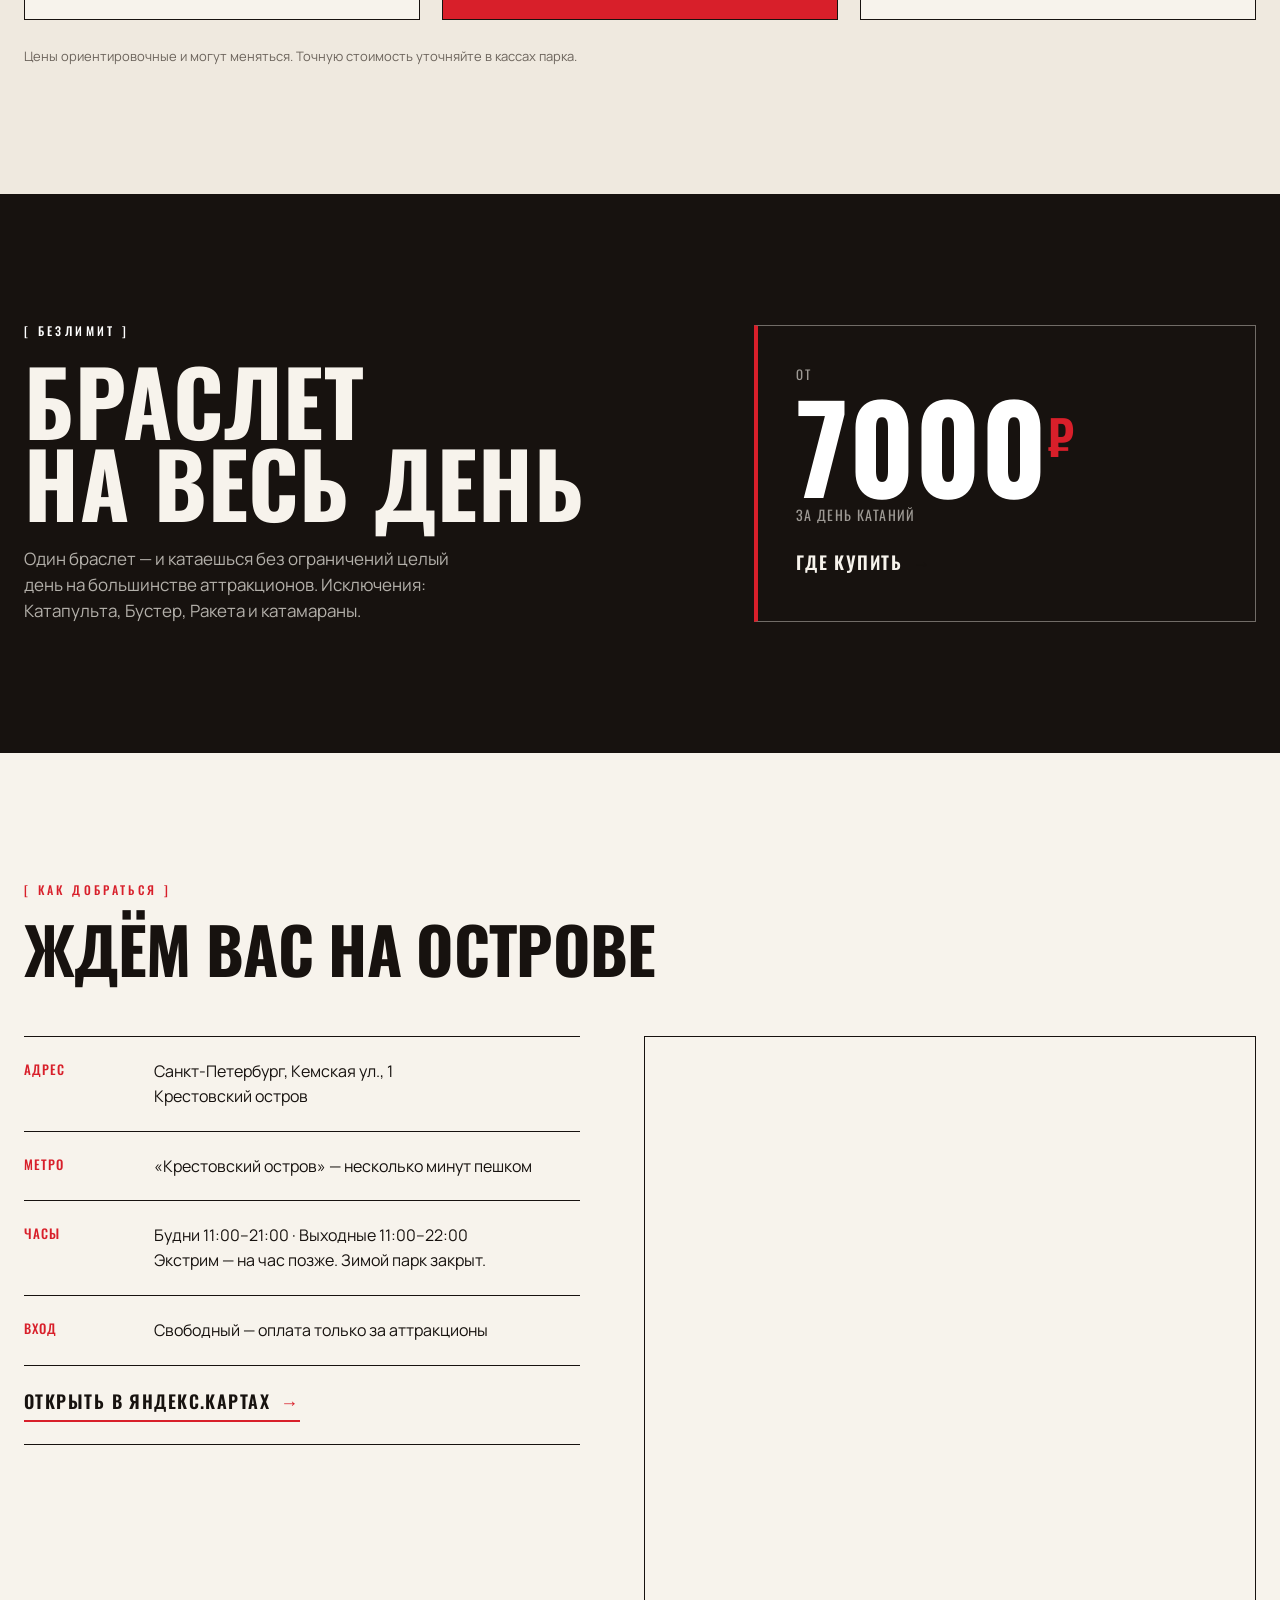
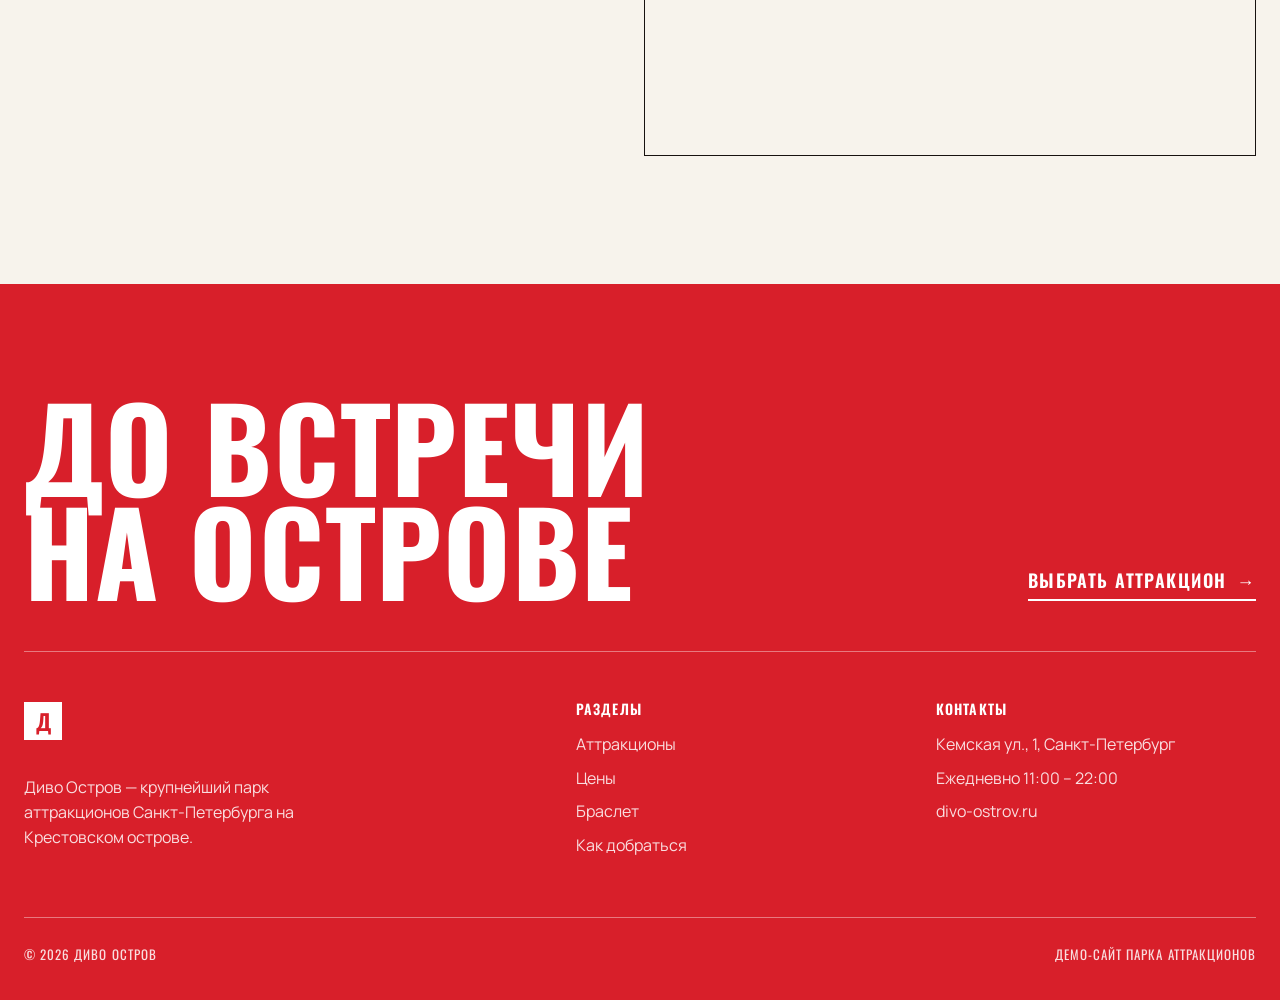
==== commit 3defdfe3: "Rework into editorial poster design (paper/ink/red) - Condensed Oswald display type, magazine-style " ====
--- a/index.html
+++ b/index.html
@@ -3,41 +3,33 @@
 <head>
   <meta charset="UTF-8" />
   <meta name="viewport" content="width=device-width, initial-scale=1.0" />
-  <meta name="theme-color" content="#e4002b" />
-  <title>Диво Остров — парк аттракционов в Санкт-Петербурге</title>
-  <meta name="description" content="Диво Остров — крупнейший парк аттракционов Санкт-Петербурга на Крестовском острове. 46 аттракционов для всей семьи: экстремальные, семейные и детские. Вход свободный." />
+  <meta name="theme-color" content="#d81f2a" />
+  <title>Диво Остров — парк аттракционов · Санкт-Петербург</title>
+  <meta name="description" content="Диво Остров — крупнейший парк аттракционов Санкт-Петербурга на Крестовском острове. 46 аттракционов: экстремальные, семейные и детские. Вход свободный." />
 
   <link rel="preconnect" href="https://fonts.googleapis.com" />
   <link rel="preconnect" href="https://fonts.gstatic.com" crossorigin />
-  <link href="https://fonts.googleapis.com/css2?family=Manrope:wght@400;500;600;700;800&family=Unbounded:wght@500;700;900&display=swap" rel="stylesheet" />
+  <link href="https://fonts.googleapis.com/css2?family=Manrope:wght@400;500;600;700&family=Oswald:wght@300;400;500;600;700&display=swap" rel="stylesheet" />
   <link rel="stylesheet" href="assets/css/styles.css" />
-  <link rel="icon" href="data:image/svg+xml,%3Csvg xmlns='http://www.w3.org/2000/svg' viewBox='0 0 100 100'%3E%3Ctext y='.9em' font-size='90'%3E%F0%9F%8E%A1%3C/text%3E%3C/svg%3E" />
+  <link rel="icon" href="data:image/svg+xml,%3Csvg xmlns='http://www.w3.org/2000/svg' viewBox='0 0 100 100'%3E%3Crect width='100' height='100' rx='18' fill='%23d81f2a'/%3E%3Ctext x='50' y='72' font-family='Arial' font-weight='bold' font-size='64' fill='white' text-anchor='middle'%3E%D0%94%3C/text%3E%3C/svg%3E" />
 </head>
 <body>
-  <!-- Декоративный фон -->
-  <div class="aurora" aria-hidden="true">
-    <span class="blob blob--1"></span>
-    <span class="blob blob--2"></span>
-    <span class="blob blob--3"></span>
-  </div>
-
   <!-- Шапка -->
   <header class="nav" id="nav">
     <div class="container nav__inner">
-      <a href="#hero" class="brand" aria-label="Диво Остров — на главную">
-        <span class="brand__icon">🎡</span>
-        <span class="brand__text">Диво<span>Остров</span></span>
+      <a href="#top" class="brand" aria-label="Диво Остров — на главную">
+        <span class="brand__mark">Д</span>
+        <span class="brand__name">Диво&nbsp;Остров</span>
       </a>
 
-      <nav class="nav__links" id="navLinks" aria-label="Основная навигация">
+      <nav class="nav__links" id="navLinks" aria-label="Навигация">
         <a href="#attractions">Аттракционы</a>
         <a href="#prices">Цены</a>
         <a href="#bracelet">Браслет</a>
-        <a href="#visit">Как добраться</a>
-        <a href="#contacts">Контакты</a>
+        <a href="#visit">Контакты</a>
       </nav>
 
-      <a href="#prices" class="btn btn--primary nav__cta">Купить билеты</a>
+      <a href="#visit" class="nav__cta">Спланировать визит<i>→</i></a>
 
       <button class="burger" id="burger" aria-label="Меню" aria-expanded="false">
         <span></span><span></span><span></span>
@@ -45,95 +37,97 @@
     </div>
   </header>
 
-  <main>
+  <main id="top">
     <!-- HERO -->
-    <section class="hero" id="hero">
-      <div class="container hero__inner">
-        <p class="hero__eyebrow">🌳 Крестовский остров · Санкт-Петербург</p>
+    <section class="hero">
+      <div class="container">
+        <div class="hero__meta">
+          <span>С.-Петербург</span>
+          <span>Крестовский остров</span>
+          <span>Осн. 2003</span>
+        </div>
+
         <h1 class="hero__title">
-          Парк <span class="grad">Диво&nbsp;Остров</span><br />
-          где живут эмоции
+          <span class="hero__pre">Парк аттракционов</span>
+          <span class="hero__big">Диво</span>
+          <span class="hero__big hero__big--red">Остров</span>
         </h1>
-        <p class="hero__lead">
-          Крупнейший парк аттракционов Северной столицы. 46 аттракционов от ведущих
-          мировых производителей — от головокружительного экстрима до нежных детских каруселей.
-        </p>
-        <div class="hero__actions">
-          <a href="#attractions" class="btn btn--primary btn--lg">Выбрать аттракцион</a>
-          <a href="#visit" class="btn btn--ghost btn--lg">Как добраться →</a>
-        </div>
-
-        <ul class="hero__stats">
-          <li><b data-count="46">0</b><span>аттракционов</span></li>
-          <li><b data-count="80">0</b><span>метров высота</span></li>
-          <li><b>0&nbsp;₽</b><span>вход в парк</span></li>
-        </ul>
-      </div>
-      <a href="#about" class="hero__scroll" aria-label="Листать вниз"><span></span></a>
-    </section>
-
-    <div class="ribbon" aria-hidden="true"></div>
+
+        <div class="hero__foot">
+          <p class="hero__lead">
+            Крупнейший парк аттракционов Северной столицы. Сорок шесть аттракционов
+            от ведущих мировых производителей — от предельного экстрима до детских каруселей.
+          </p>
+          <a href="#attractions" class="hero__link">Смотреть аттракционы <i>↓</i></a>
+        </div>
+      </div>
+    </section>
+
+    <!-- MARQUEE -->
+    <div class="marquee" aria-hidden="true">
+      <div class="marquee__track">
+        <span>46 аттракционов</span><b>✶</b><span>вход свободный</span><b>✶</b>
+        <span>экстрим · семья · дети</span><b>✶</b><span>высота 80 метров</span><b>✶</b>
+        <span>46 аттракционов</span><b>✶</b><span>вход свободный</span><b>✶</b>
+        <span>экстрим · семья · дети</span><b>✶</b><span>высота 80 метров</span><b>✶</b>
+      </div>
+    </div>
 
     <!-- ABOUT -->
     <section class="section about" id="about">
       <div class="container about__grid">
-        <div class="reveal">
-          <p class="kicker">О парке</p>
+        <div class="about__lead reveal">
+          <p class="label">[ О парке ]</p>
           <h2 class="h2">Целый остров приключений посреди города</h2>
-          <p class="muted">
+        </div>
+        <div class="about__body reveal">
+          <p>
             «Диво Остров» расположен в Приморском парке Победы на Крестовском острове —
-            в одном из самых зелёных и чистых районов Петербурга. Здесь, среди вековых деревьев
-            и каналов, собраны аттракционы на любой возраст и характер.
-          </p>
-          <p class="muted">
-            Приходите большой компанией или всей семьёй: вход на территорию парка
-            всегда свободный, а платить нужно только за катания.
-          </p>
-          <div class="chips">
-            <span class="chip">🎟 Свободный вход</span>
-            <span class="chip">👨‍👩‍👧‍👦 Для всей семьи</span>
-            <span class="chip">🌐 Мировые производители</span>
-            <span class="chip">🍔 Кафе и фудкорты</span>
-          </div>
-        </div>
-
-        <div class="about__cards">
-          <article class="feature reveal">
-            <span class="feature__icon">🎢</span>
-            <h3>Экстрим</h3>
-            <p>Катапульта, Бустер, Ракета и американские горки — для тех, кто ищет адреналин.</p>
-          </article>
-          <article class="feature reveal">
-            <span class="feature__icon">🎠</span>
-            <h3>Семья</h3>
-            <p>Колесо обозрения, автодром, катамараны — впечатления, которые делятся на всех.</p>
-          </article>
-          <article class="feature reveal">
-            <span class="feature__icon">🧸</span>
-            <h3>Дети</h3>
-            <p>Карусели, батуты и детский картинг для самых маленьких гостей острова.</p>
-          </article>
-        </div>
+            в одном из самых зелёных районов Петербурга. Среди вековых деревьев и каналов
+            собраны аттракционы на любой возраст и характер.
+          </p>
+          <p>
+            Вход на территорию всегда свободный — платить нужно только за катания.
+          </p>
+        </div>
+      </div>
+
+      <div class="container facts">
+        <article class="fact reveal">
+          <span class="fact__num">01</span>
+          <h3>Экстрим</h3>
+          <p>Катапульта, Бустер, Ракета и американские горки — для охотников за адреналином.</p>
+        </article>
+        <article class="fact reveal">
+          <span class="fact__num">02</span>
+          <h3>Семья</h3>
+          <p>Колесо обозрения, автодром, катамараны — впечатления, которые делятся на всех.</p>
+        </article>
+        <article class="fact reveal">
+          <span class="fact__num">03</span>
+          <h3>Дети</h3>
+          <p>Карусели, батуты и детский картинг для самых маленьких гостей острова.</p>
+        </article>
       </div>
     </section>
 
     <!-- ATTRACTIONS -->
     <section class="section attractions" id="attractions">
       <div class="container">
-        <div class="section__head reveal">
-          <p class="kicker">Аттракционы</p>
-          <h2 class="h2">Выбери своё приключение</h2>
-          <p class="muted section__sub">46 аттракционов разделены на три категории. Переключай вкладки и выбирай по настроению.</p>
-        </div>
-
-        <div class="tabs reveal" id="tabs" role="tablist">
-          <button class="tab is-active" data-filter="all" role="tab">Все</button>
-          <button class="tab" data-filter="extreme" role="tab">🎢 Экстрим</button>
-          <button class="tab" data-filter="family" role="tab">🎠 Семейные</button>
-          <button class="tab" data-filter="kids" role="tab">🧸 Детские</button>
-        </div>
-
-        <div class="cards" id="cards"><!-- карточки рендерятся из JS --></div>
+        <div class="attractions__head reveal">
+          <div>
+            <p class="label">[ Каталог ]</p>
+            <h2 class="h2">Аттракционы</h2>
+          </div>
+          <div class="tabs" id="tabs" role="tablist">
+            <button class="tab is-active" data-filter="all" role="tab">Все</button>
+            <button class="tab" data-filter="extreme" role="tab">Экстрим</button>
+            <button class="tab" data-filter="family" role="tab">Семейные</button>
+            <button class="tab" data-filter="kids" role="tab">Детские</button>
+          </div>
+        </div>
+
+        <div class="rides" id="rides"><!-- строки рендерятся из JS --></div>
       </div>
     </section>
 
@@ -141,162 +135,116 @@
     <section class="section prices" id="prices">
       <div class="container">
         <div class="section__head reveal">
-          <p class="kicker">Цены</p>
+          <p class="label">[ Билеты ]</p>
           <h2 class="h2">Платишь только за катания</h2>
-          <p class="muted section__sub">Вход в парк бесплатный. Стоимость зависит от категории аттракциона.</p>
-        </div>
-
-        <div class="price-grid">
-          <article class="price-card reveal">
-            <header class="price-card__top">
-              <span class="feature__icon">🧸</span>
-              <h3>Детские</h3>
-            </header>
-            <p class="price-card__range"><b>250</b>–600 ₽</p>
-            <ul class="ticks">
-              <li>Карусели и горки</li>
-              <li>Батуты</li>
-              <li>Детский картинг</li>
+          <p class="lead">Вход в парк бесплатный. Стоимость зависит от категории аттракциона.</p>
+        </div>
+
+        <div class="tickets">
+          <article class="ticket reveal">
+            <header class="ticket__top"><span class="ticket__cat">Детские</span><span class="ticket__no">№ 01</span></header>
+            <p class="ticket__price"><span>250</span>–600 ₽</p>
+            <ul class="ticket__list">
+              <li>Карусели и горки</li><li>Батуты</li><li>Детский картинг</li>
             </ul>
           </article>
-
-          <article class="price-card price-card--accent reveal">
-            <header class="price-card__top">
-              <span class="feature__icon">🎠</span>
-              <h3>Семейные</h3>
-            </header>
-            <p class="price-card__range"><b>450</b>–1500 ₽</p>
-            <ul class="ticks">
-              <li>Колесо обозрения</li>
-              <li>Автодром</li>
-              <li>Катамараны</li>
+          <article class="ticket ticket--red reveal">
+            <header class="ticket__top"><span class="ticket__cat">Семейные</span><span class="ticket__no">№ 02</span></header>
+            <p class="ticket__price"><span>450</span>–1500 ₽</p>
+            <ul class="ticket__list">
+              <li>Колесо обозрения</li><li>Автодром</li><li>Катамараны</li>
             </ul>
           </article>
-
-          <article class="price-card reveal">
-            <header class="price-card__top">
-              <span class="feature__icon">🎢</span>
-              <h3>Экстремальные</h3>
-            </header>
-            <p class="price-card__range"><b>400</b>–1850 ₽</p>
-            <ul class="ticks">
-              <li>Катапульта</li>
-              <li>Бустер и Ракета</li>
-              <li>Американские горки</li>
+          <article class="ticket reveal">
+            <header class="ticket__top"><span class="ticket__cat">Экстремальные</span><span class="ticket__no">№ 03</span></header>
+            <p class="ticket__price"><span>400</span>–1850 ₽</p>
+            <ul class="ticket__list">
+              <li>Катапульта</li><li>Бустер и Ракета</li><li>Американские горки</li>
             </ul>
           </article>
         </div>
-        <p class="note muted">Цены ориентировочные и могут меняться. Точную стоимость уточняйте в кассах парка.</p>
+        <p class="note">Цены ориентировочные и могут меняться. Точную стоимость уточняйте в кассах парка.</p>
       </div>
     </section>
 
     <!-- BRACELET -->
     <section class="section bracelet" id="bracelet">
-      <div class="container bracelet__inner reveal">
-        <div class="bracelet__text">
-          <p class="kicker kicker--light">Безлимит</p>
-          <h2 class="h2">Браслет на весь день</h2>
-          <p>
-            Один браслет — и катайся без ограничений целый день на большинстве аттракционов парка.
-            Идеально для тех, кто хочет успеть всё.
-          </p>
-          <ul class="ticks ticks--light">
-            <li>Безлимитные катания весь день</li>
-            <li>Действует на большинстве аттракционов</li>
-            <li>Исключения: Катапульта, Бустер, Ракета и катамараны</li>
-          </ul>
-        </div>
-        <div class="bracelet__price">
+      <div class="container bracelet__grid reveal">
+        <div>
+          <p class="label label--light">[ Безлимит ]</p>
+          <h2 class="bracelet__h">Браслет<br />на весь день</h2>
+          <p class="bracelet__text">
+            Один браслет — и катаешься без ограничений целый день на большинстве аттракционов.
+            Исключения: Катапульта, Бустер, Ракета и катамараны.
+          </p>
+        </div>
+        <div class="bracelet__stub">
           <span class="bracelet__from">от</span>
-          <span class="bracelet__num">7000</span>
-          <span class="bracelet__cur">₽ / день</span>
-          <a href="#visit" class="btn btn--primary btn--lg">Где купить</a>
+          <span class="bracelet__num">7000<small>₽</small></span>
+          <span class="bracelet__day">за день катаний</span>
+          <a href="#visit" class="hero__link hero__link--dark">Где купить <i>→</i></a>
         </div>
       </div>
     </section>
 
     <!-- VISIT -->
     <section class="section visit" id="visit">
-      <div class="container visit__grid">
-        <div class="reveal">
-          <p class="kicker">Как добраться</p>
+      <div class="container">
+        <div class="section__head reveal">
+          <p class="label">[ Как добраться ]</p>
           <h2 class="h2">Ждём вас на острове</h2>
-
-          <ul class="info">
-            <li>
-              <span class="info__ic">📍</span>
-              <div><b>Адрес</b><p class="muted">Санкт-Петербург, Кемская ул., 1, Крестовский остров</p></div>
-            </li>
-            <li>
-              <span class="info__ic">🚇</span>
-              <div><b>Метро</b><p class="muted">Станция «Крестовский остров» — несколько минут пешком</p></div>
-            </li>
-            <li>
-              <span class="info__ic">🕦</span>
-              <div>
-                <b>Режим работы</b>
-                <p class="muted">Будни: 11:00 – 21:00 · Выходные: 11:00 – 22:00<br />Экстремальные аттракционы открываются на час позже. Зимой парк закрыт.</p>
-              </div>
-            </li>
-            <li>
-              <span class="info__ic">🎟</span>
-              <div><b>Вход</b><p class="muted">Свободный — платите только за аттракционы</p></div>
-            </li>
-          </ul>
-
-          <a class="btn btn--ghost" href="https://yandex.ru/maps/?text=Диво+Остров+Кемская+1+Санкт-Петербург" target="_blank" rel="noopener">Открыть в Яндекс.Картах →</a>
-        </div>
-
-        <div class="visit__map reveal">
-          <iframe
-            title="Карта — Диво Остров"
-            src="https://yandex.ru/map-widget/v1/?text=Диво%20Остров%20Кемская%201%20Санкт-Петербург&z=15"
-            width="100%" height="100%" frameborder="0" loading="lazy" allowfullscreen></iframe>
-        </div>
-      </div>
-    </section>
-
-    <!-- CTA -->
-    <section class="section cta-band">
-      <div class="container cta-band__inner reveal">
-        <h2 class="h2">Готовы к приключениям?</h2>
-        <p class="muted">Собирайте друзей и семью — на острове хватит эмоций на всех.</p>
-        <a href="#attractions" class="btn btn--primary btn--lg">Смотреть аттракционы</a>
+        </div>
+        <div class="visit__grid">
+          <dl class="specs reveal">
+            <div><dt>Адрес</dt><dd>Санкт-Петербург, Кемская ул., 1<br />Крестовский остров</dd></div>
+            <div><dt>Метро</dt><dd>«Крестовский остров» — несколько минут пешком</dd></div>
+            <div><dt>Часы</dt><dd>Будни 11:00–21:00 · Выходные 11:00–22:00<br />Экстрим — на час позже. Зимой парк закрыт.</dd></div>
+            <div><dt>Вход</dt><dd>Свободный — оплата только за аттракционы</dd></div>
+            <div class="specs__cta">
+              <a class="hero__link" href="https://yandex.ru/maps/?text=Диво+Остров+Кемская+1+Санкт-Петербург" target="_blank" rel="noopener">Открыть в Яндекс.Картах <i>→</i></a>
+            </div>
+          </dl>
+          <div class="visit__map reveal">
+            <iframe
+              title="Карта — Диво Остров"
+              src="https://yandex.ru/map-widget/v1/?text=Диво%20Остров%20Кемская%201%20Санкт-Петербург&z=15"
+              width="100%" height="100%" frameborder="0" loading="lazy" allowfullscreen></iframe>
+          </div>
+        </div>
       </div>
     </section>
   </main>
-
-  <div class="ribbon" aria-hidden="true"></div>
 
   <!-- FOOTER -->
   <footer class="footer" id="contacts">
-    <div class="container footer__grid">
-      <div>
-        <a href="#hero" class="brand brand--footer">
-          <span class="brand__icon">🎡</span>
-          <span class="brand__text">Диво<span>Остров</span></span>
-        </a>
-        <p class="muted footer__about">Крупнейший парк аттракционов Санкт-Петербурга на Крестовском острове.</p>
-      </div>
-
-      <nav class="footer__col" aria-label="Разделы">
-        <h4>Разделы</h4>
-        <a href="#attractions">Аттракционы</a>
-        <a href="#prices">Цены</a>
-        <a href="#bracelet">Браслет на день</a>
-        <a href="#visit">Как добраться</a>
-      </nav>
-
-      <div class="footer__col">
-        <h4>Контакты</h4>
-        <p class="muted">Кемская ул., 1<br />Санкт-Петербург</p>
-        <p class="muted">Ежедневно 11:00 – 22:00</p>
-        <a href="https://divo-ostrov.ru" target="_blank" rel="noopener">divo-ostrov.ru</a>
-      </div>
-    </div>
-    <div class="container footer__bottom">
-      <p class="muted">© <span id="year">2026</span> Диво Остров. Демо-сайт парка аттракционов.</p>
-      <p class="muted">Сделано с ❤️ для любителей острых ощущений</p>
+    <div class="container">
+      <div class="footer__cta">
+        <h2 class="footer__big">До встречи<br />на острове</h2>
+        <a href="#attractions" class="hero__link hero__link--light">Выбрать аттракцион <i>→</i></a>
+      </div>
+      <div class="footer__grid">
+        <div class="footer__brand">
+          <span class="brand__mark">Д</span>
+          <p>Диво Остров — крупнейший парк аттракционов Санкт-Петербурга на Крестовском острове.</p>
+        </div>
+        <nav class="footer__col" aria-label="Разделы">
+          <h4>Разделы</h4>
+          <a href="#attractions">Аттракционы</a>
+          <a href="#prices">Цены</a>
+          <a href="#bracelet">Браслет</a>
+          <a href="#visit">Как добраться</a>
+        </nav>
+        <div class="footer__col">
+          <h4>Контакты</h4>
+          <p>Кемская ул., 1, Санкт-Петербург</p>
+          <p>Ежедневно 11:00 – 22:00</p>
+          <a href="https://divo-ostrov.ru" target="_blank" rel="noopener">divo-ostrov.ru</a>
+        </div>
+      </div>
+      <div class="footer__bottom">
+        <span>© <span id="year">2026</span> Диво Остров</span>
+        <span>Демо-сайт парка аттракционов</span>
+      </div>
     </div>
   </footer>
 
--- a/assets/css/styles.css
+++ b/assets/css/styles.css
@@ -1,317 +1,277 @@
-/* ===== Tokens — White & Red theme ===== */
+/* ===== Tokens — Editorial poster: paper / ink / red ===== */
 :root {
-  --bg: #ffffff;
-  --bg-soft: #fff4f4;
-  --bg-tint: #ffe9ea;
-  --ink: #1c1117;
-  --muted: #7a6f74;
-  --line: rgba(28, 17, 23, 0.10);
-  --line-strong: rgba(28, 17, 23, 0.18);
-
-  --red: #e4002b;
-  --red-deep: #b3001f;
-  --red-soft: #ff476b;
-  --coral: #ff6a3d;
-  --pink: #ff5a8a;
-
-  --grad: linear-gradient(115deg, #ff2e4d 0%, #e4002b 55%, #b3001f 100%);
-  --grad-warm: linear-gradient(115deg, #ff6a3d, #e4002b);
-
-  --radius: 24px;
-  --radius-sm: 16px;
-  --shadow: 0 26px 60px -28px rgba(228, 0, 43, 0.45);
-  --shadow-soft: 0 18px 44px -24px rgba(28, 17, 23, 0.30);
-  --container: 1180px;
-}
-
-/* ===== Reset ===== */
+  --paper: #f7f3ec;
+  --paper-2: #efe9df;
+  --ink: #17120f;
+  --muted: #6c645c;
+  --red: #d81f2a;
+  --red-deep: #b3121d;
+  --line: #17120f;
+  --container: 1240px;
+  --ease: cubic-bezier(0.22, 0.61, 0.36, 1);
+}
+
 *, *::before, *::after { box-sizing: border-box; margin: 0; padding: 0; }
 html { scroll-behavior: smooth; -webkit-text-size-adjust: 100%; }
 body {
-  font-family: "Manrope", system-ui, -apple-system, "Segoe UI", sans-serif;
-  background: var(--bg);
+  font-family: "Manrope", system-ui, sans-serif;
+  background: var(--paper);
   color: var(--ink);
-  line-height: 1.6;
+  line-height: 1.55;
   overflow-x: hidden;
   -webkit-font-smoothing: antialiased;
 }
 img, iframe { display: block; max-width: 100%; }
 a { color: inherit; text-decoration: none; }
-ul { list-style: none; }
-h1, h2, h3, h4 { font-family: "Unbounded", "Manrope", sans-serif; line-height: 1.05; font-weight: 700; }
-
-.container { width: min(100% - 40px, var(--container)); margin-inline: auto; }
-.section { padding: clamp(64px, 9vw, 120px) 0; position: relative; }
-.muted { color: var(--muted); }
-.grad {
-  background: var(--grad);
-  -webkit-background-clip: text;
-  background-clip: text;
-  color: transparent;
-}
-
-.h2 { font-size: clamp(28px, 4.6vw, 52px); letter-spacing: -0.02em; margin-bottom: 18px; }
-.kicker {
-  display: inline-flex; align-items: center; gap: 8px;
-  text-transform: uppercase; letter-spacing: 0.18em; font-size: 12px; font-weight: 800;
-  color: var(--red); margin-bottom: 16px;
-}
-.kicker::before { content: ""; width: 22px; height: 3px; border-radius: 2px; background: var(--red); }
-.kicker--light { color: #fff; }
-.kicker--light::before { background: #fff; }
-.section__head { max-width: 720px; margin-bottom: 56px; }
-.section__sub { font-size: 18px; }
-
-/* ===== Decorative background ===== */
-.aurora { position: fixed; inset: 0; z-index: -1; overflow: hidden; background:
-  radial-gradient(900px 500px at 100% -10%, var(--bg-tint), transparent 60%),
-  radial-gradient(700px 480px at -5% 8%, #fff0f1, transparent 55%),
-  var(--bg);
-}
-.blob { position: absolute; border-radius: 50%; filter: blur(70px); opacity: 0.35; animation: float 20s ease-in-out infinite; }
-.blob--1 { width: 380px; height: 380px; background: var(--red-soft); top: -100px; left: -60px; }
-.blob--2 { width: 320px; height: 320px; background: var(--coral); top: 38%; right: -100px; animation-delay: -7s; }
-.blob--3 { width: 300px; height: 300px; background: var(--pink); bottom: -120px; left: 32%; animation-delay: -13s; }
-@keyframes float { 0%,100% { transform: translateY(0) scale(1); } 50% { transform: translateY(-36px) scale(1.07); } }
-
-/* ===== Carnival ribbon (decor) ===== */
-.ribbon {
-  height: 14px;
-  background: repeating-linear-gradient(45deg, var(--red) 0 22px, #fff 22px 44px);
-  border-block: 2px solid var(--red);
-}
-
-/* ===== Buttons ===== */
-.btn {
-  display: inline-flex; align-items: center; gap: 8px;
-  padding: 13px 26px; border-radius: 999px; font-weight: 800; font-size: 15px;
-  cursor: pointer; border: 2px solid transparent; transition: transform .2s ease, box-shadow .2s ease, background .2s, color .2s;
-  white-space: nowrap; font-family: inherit;
-}
-.btn--lg { padding: 16px 34px; font-size: 16px; }
-.btn--primary { background: var(--red); color: #fff; box-shadow: 0 14px 30px -10px rgba(228,0,43,0.7); }
-.btn--primary:hover { transform: translateY(-3px); background: var(--red-deep); box-shadow: 0 20px 40px -10px rgba(228,0,43,0.8); }
-.btn--ghost { background: #fff; border-color: var(--line-strong); color: var(--ink); }
-.btn--ghost:hover { transform: translateY(-3px); border-color: var(--red); color: var(--red); }
+ul, dl { list-style: none; }
+
+.container { width: min(100% - 48px, var(--container)); margin-inline: auto; }
+.section { padding: clamp(72px, 10vw, 140px) 0; position: relative; }
+
+/* Display type */
+h1, h2, h3, h4 {
+  font-family: "Oswald", "Manrope", sans-serif;
+  font-weight: 600; line-height: 0.98; letter-spacing: 0.01em;
+}
+.h2 { font-size: clamp(30px, 5.2vw, 64px); text-transform: uppercase; font-weight: 700; letter-spacing: -0.01em; margin-bottom: 14px; }
+.label {
+  font-family: "Oswald", sans-serif; text-transform: uppercase; letter-spacing: 0.28em;
+  font-size: 12px; font-weight: 500; color: var(--red); margin-bottom: 18px;
+}
+.label--light { color: #fff; }
+.lead { font-size: clamp(16px, 2vw, 19px); color: var(--muted); max-width: 560px; }
+.section__head { margin-bottom: 56px; max-width: 760px; }
+.note { margin-top: 26px; font-size: 13px; color: var(--muted); }
 
 /* ===== Nav ===== */
 .nav {
-  position: fixed; top: 0; left: 0; right: 0; z-index: 100;
-  transition: background .3s, box-shadow .3s, border-color .3s;
+  position: fixed; inset: 0 0 auto 0; z-index: 100; background: transparent;
+  transition: background .35s var(--ease), border-color .35s, box-shadow .35s;
   border-bottom: 1px solid transparent;
 }
-.nav.is-scrolled {
-  background: rgba(255,255,255,0.86);
-  backdrop-filter: blur(14px);
-  border-bottom-color: var(--line);
-  box-shadow: 0 8px 24px -18px rgba(28,17,23,0.4);
-}
-.nav__inner { display: flex; align-items: center; justify-content: space-between; height: 74px; gap: 20px; }
-.brand { display: inline-flex; align-items: center; gap: 10px; font-family: "Unbounded"; font-weight: 800; font-size: 21px; color: var(--ink); }
-.brand__icon {
-  font-size: 20px; width: 42px; height: 42px; display: grid; place-items: center;
-  background: var(--red); border-radius: 14px; box-shadow: 0 8px 18px -8px rgba(228,0,43,0.7);
-  transform: rotate(-6deg);
-}
-.brand__text span { color: var(--red); }
-.nav__links { display: flex; gap: 28px; }
-.nav__links a { font-weight: 700; font-size: 15px; color: var(--ink); opacity: .72; transition: opacity .2s, color .2s; }
-.nav__links a:hover { opacity: 1; color: var(--red); }
-.nav__cta { display: inline-flex; }
-
-.burger { display: none; flex-direction: column; gap: 5px; background: none; border: 0; cursor: pointer; padding: 8px; }
-.burger span { width: 26px; height: 2px; background: var(--ink); border-radius: 2px; transition: .3s; }
-.burger[aria-expanded="true"] span:nth-child(1) { transform: translateY(7px) rotate(45deg); }
+.nav.is-scrolled { background: var(--paper); border-bottom-color: rgba(23,18,15,0.14); }
+.nav__inner { display: flex; align-items: center; justify-content: space-between; height: 76px; gap: 24px; }
+.brand { display: inline-flex; align-items: center; gap: 12px; }
+.brand__mark {
+  width: 38px; height: 38px; display: grid; place-items: center; background: var(--red); color: #fff;
+  font-family: "Oswald"; font-weight: 700; font-size: 22px; line-height: 1;
+}
+.brand__name { font-family: "Oswald"; font-weight: 600; text-transform: uppercase; letter-spacing: 0.04em; font-size: 18px; }
+.nav__links { display: flex; gap: 30px; }
+.nav__links a {
+  font-family: "Oswald"; text-transform: uppercase; letter-spacing: 0.06em; font-weight: 500; font-size: 14px;
+  position: relative; padding: 4px 0;
+}
+.nav__links a::after { content: ""; position: absolute; left: 0; bottom: 0; width: 0; height: 2px; background: var(--red); transition: width .3s var(--ease); }
+.nav__links a:hover::after { width: 100%; }
+.nav__cta {
+  display: inline-flex; align-items: center; gap: 8px; font-family: "Oswald"; text-transform: uppercase;
+  font-size: 13px; letter-spacing: 0.06em; font-weight: 500; padding: 11px 20px; border: 1.5px solid var(--ink);
+  transition: background .25s, color .25s;
+}
+.nav__cta i { font-style: normal; transition: transform .25s var(--ease); }
+.nav__cta:hover { background: var(--ink); color: var(--paper); }
+.nav__cta:hover i { transform: translateX(4px); }
+
+.burger { display: none; flex-direction: column; gap: 6px; background: none; border: 0; cursor: pointer; padding: 6px; }
+.burger span { width: 28px; height: 2px; background: var(--ink); transition: .3s; }
+.burger[aria-expanded="true"] span:nth-child(1) { transform: translateY(8px) rotate(45deg); }
 .burger[aria-expanded="true"] span:nth-child(2) { opacity: 0; }
-.burger[aria-expanded="true"] span:nth-child(3) { transform: translateY(-7px) rotate(-45deg); }
+.burger[aria-expanded="true"] span:nth-child(3) { transform: translateY(-8px) rotate(-45deg); }
 
 /* ===== Hero ===== */
-.hero { min-height: 100svh; display: flex; align-items: center; position: relative; padding-top: 100px; }
-.hero::before {
-  content: ""; position: absolute; inset: 0; z-index: -1; pointer-events: none;
-  background:
-    radial-gradient(circle at 88% 30%, rgba(228,0,43,0.06), transparent 40%);
-}
-/* Большое декоративное «колесо обозрения» */
-.hero::after {
-  content: ""; position: absolute; right: -160px; top: 50%; transform: translateY(-50%);
-  width: 540px; height: 540px; border-radius: 50%; z-index: -1; opacity: .5;
-  background:
-    repeating-conic-gradient(from 0deg, var(--bg-tint) 0deg 18deg, transparent 18deg 36deg);
-  -webkit-mask: radial-gradient(circle, transparent 38%, #000 39%, #000 70%, transparent 71%);
-          mask: radial-gradient(circle, transparent 38%, #000 39%, #000 70%, transparent 71%);
-  animation: spin 60s linear infinite;
-}
-@keyframes spin { to { transform: translateY(-50%) rotate(360deg); } }
-
-.hero__inner { max-width: 860px; position: relative; }
-.hero__eyebrow {
-  display: inline-flex; align-items: center; gap: 8px; padding: 8px 16px; border-radius: 999px;
-  background: var(--bg-soft); border: 1.5px solid var(--bg-tint); color: var(--red-deep);
-  font-weight: 700; font-size: 14px; margin-bottom: 24px;
-}
-.hero__title { font-family: "Unbounded"; font-weight: 900; font-size: clamp(42px, 8.4vw, 92px); letter-spacing: -0.03em; margin-bottom: 22px; color: var(--ink); }
-.hero__lead { font-size: clamp(17px, 2.2vw, 21px); color: var(--muted); max-width: 620px; margin-bottom: 36px; }
-.hero__actions { display: flex; flex-wrap: wrap; gap: 14px; margin-bottom: 56px; }
-.hero__stats { display: flex; flex-wrap: wrap; gap: clamp(20px, 5vw, 56px); }
-.hero__stats li { display: flex; flex-direction: column; position: relative; padding-left: 18px; }
-.hero__stats li::before { content: ""; position: absolute; left: 0; top: 6px; bottom: 6px; width: 4px; border-radius: 3px; background: var(--grad); }
-.hero__stats b { font-family: "Unbounded"; font-size: clamp(30px, 5vw, 46px); font-weight: 900; color: var(--ink); }
-.hero__stats span { color: var(--muted); font-size: 13px; text-transform: uppercase; letter-spacing: 0.08em; font-weight: 700; }
-.hero__scroll { position: absolute; bottom: 28px; left: 50%; transform: translateX(-50%); width: 26px; height: 42px; border: 2px solid var(--line-strong); border-radius: 16px; }
-.hero__scroll span { position: absolute; top: 8px; left: 50%; transform: translateX(-50%); width: 4px; height: 8px; border-radius: 2px; background: var(--red); animation: scroll 1.6s ease infinite; }
-@keyframes scroll { 0% { opacity: 0; top: 8px; } 30% { opacity: 1; } 100% { opacity: 0; top: 24px; } }
+.hero { padding-top: clamp(120px, 16vh, 180px); padding-bottom: 40px; }
+.hero__meta {
+  display: flex; gap: 28px; flex-wrap: wrap; font-family: "Oswald"; text-transform: uppercase;
+  letter-spacing: 0.14em; font-size: 13px; font-weight: 500; color: var(--muted);
+  padding-bottom: 22px; border-bottom: 1.5px solid var(--ink); margin-bottom: 28px;
+}
+.hero__meta span { position: relative; padding-left: 18px; }
+.hero__meta span::before { content: "✶"; position: absolute; left: 0; color: var(--red); }
+.hero__title { display: grid; }
+.hero__pre {
+  font-family: "Oswald"; text-transform: uppercase; letter-spacing: 0.22em; font-size: clamp(13px, 1.6vw, 16px);
+  font-weight: 500; color: var(--muted); margin-bottom: 10px;
+}
+.hero__big {
+  font-family: "Oswald"; font-weight: 700; text-transform: uppercase;
+  font-size: clamp(76px, 19vw, 260px); line-height: 0.84; letter-spacing: -0.02em;
+}
+.hero__big--red { color: var(--red); }
+.hero__foot {
+  display: flex; justify-content: space-between; align-items: flex-end; gap: 40px; flex-wrap: wrap;
+  margin-top: clamp(28px, 4vw, 52px); padding-top: 26px; border-top: 1.5px solid var(--ink);
+}
+.hero__lead { font-size: clamp(16px, 1.8vw, 20px); max-width: 540px; color: var(--ink); }
+.hero__link {
+  display: inline-flex; align-items: center; gap: 10px; font-family: "Oswald"; text-transform: uppercase;
+  letter-spacing: 0.08em; font-weight: 600; font-size: clamp(15px, 1.8vw, 18px); white-space: nowrap;
+  border-bottom: 2px solid var(--red); padding-bottom: 4px;
+}
+.hero__link i { font-style: normal; color: var(--red); transition: transform .3s var(--ease); }
+.hero__link:hover i { transform: translate(4px, 0); }
+.hero__link--dark { border-color: var(--ink); }
+.hero__link--dark i { color: var(--ink); }
+.hero__link--light { border-color: #fff; color: #fff; }
+.hero__link--light i { color: #fff; }
+
+/* ===== Marquee ===== */
+.marquee { background: var(--red); color: #fff; overflow: hidden; border-block: 1.5px solid var(--ink); }
+.marquee__track {
+  display: inline-flex; align-items: center; gap: 26px; white-space: nowrap; padding: 14px 0;
+  font-family: "Oswald"; text-transform: uppercase; letter-spacing: 0.1em; font-weight: 500; font-size: 16px;
+  animation: scroll-x 28s linear infinite;
+}
+.marquee__track b { color: rgba(255,255,255,0.55); }
+@keyframes scroll-x { to { transform: translateX(-50%); } }
 
 /* ===== About ===== */
-.about { background: var(--bg-soft); border-block: 1px solid var(--line); }
-.about__grid { display: grid; grid-template-columns: 1.1fr 1fr; gap: clamp(32px, 5vw, 72px); align-items: center; }
-.about .muted { margin-bottom: 16px; font-size: 17px; }
-.chips { display: flex; flex-wrap: wrap; gap: 10px; margin-top: 26px; }
-.chip { padding: 9px 16px; border-radius: 999px; background: #fff; border: 1.5px solid var(--line-strong); font-size: 14px; font-weight: 700; }
-.about__cards { display: grid; gap: 18px; }
-.feature {
-  background: #fff; border: 1.5px solid var(--line); border-radius: var(--radius);
-  padding: 26px; transition: transform .25s, border-color .25s, box-shadow .25s; position: relative; overflow: hidden;
-}
-.feature::after { content: ""; position: absolute; left: 0; top: 0; bottom: 0; width: 6px; background: var(--grad); transform: translateX(-6px); transition: transform .25s; }
-.feature:hover { transform: translateY(-4px); border-color: transparent; box-shadow: var(--shadow-soft); }
-.feature:hover::after { transform: none; }
-.feature__icon { font-size: 32px; display: grid; place-items: center; width: 60px; height: 60px; border-radius: 18px; background: var(--bg-tint); margin-bottom: 14px; }
-.feature h3 { font-size: 22px; margin-bottom: 8px; }
-.feature p { color: var(--muted); font-size: 15px; }
+.about__grid { display: grid; grid-template-columns: 1.15fr 1fr; gap: clamp(32px, 6vw, 90px); align-items: start; margin-bottom: clamp(56px, 8vw, 100px); }
+.about__lead .h2 { margin-bottom: 0; }
+.about__body p { font-size: clamp(16px, 1.7vw, 19px); color: var(--muted); margin-bottom: 18px; }
+.facts { display: grid; grid-template-columns: repeat(3, 1fr); gap: 0; border-top: 1.5px solid var(--ink); }
+.fact { padding: 34px 30px 34px 0; border-bottom: 1.5px solid var(--ink); }
+.fact + .fact { border-left: 1.5px solid var(--ink); padding-left: 30px; }
+.fact__num { font-family: "Oswald"; font-size: 14px; color: var(--red); font-weight: 600; }
+.fact h3 { font-size: clamp(24px, 3vw, 34px); text-transform: uppercase; margin: 14px 0 12px; }
+.fact p { color: var(--muted); font-size: 15px; }
 
 /* ===== Attractions ===== */
-.tabs { display: flex; flex-wrap: wrap; gap: 10px; margin-bottom: 40px; }
+.attractions__head { display: flex; justify-content: space-between; align-items: flex-end; gap: 24px; flex-wrap: wrap; margin-bottom: 40px; }
+.attractions__head .h2 { margin-bottom: 0; }
+.tabs { display: flex; gap: 8px; flex-wrap: wrap; }
 .tab {
-  padding: 11px 22px; border-radius: 999px; border: 2px solid var(--line-strong);
-  background: #fff; color: var(--ink); font-weight: 800; font-size: 15px; cursor: pointer;
-  transition: .2s; font-family: inherit;
-}
-.tab:hover { border-color: var(--red); color: var(--red); }
-.tab.is-active { background: var(--red); color: #fff; border-color: var(--red); box-shadow: 0 12px 24px -12px rgba(228,0,43,0.8); }
-
-.cards { display: grid; grid-template-columns: repeat(auto-fill, minmax(280px, 1fr)); gap: 22px; }
-.card {
-  position: relative; border-radius: var(--radius); overflow: hidden; min-height: 270px;
-  padding: 26px; display: flex; flex-direction: column; justify-content: flex-end;
-  color: #fff; isolation: isolate; transition: transform .3s, box-shadow .3s;
-  animation: pop .4s ease both; box-shadow: var(--shadow-soft);
-}
-.card:hover { transform: translateY(-6px); box-shadow: var(--shadow); }
-.card::before { content: ""; position: absolute; inset: 0; z-index: -2; background: var(--card-grad, var(--grad)); }
-.card::after { content: ""; position: absolute; inset: 0; z-index: -1; background: linear-gradient(180deg, rgba(0,0,0,0) 25%, rgba(0,0,0,0.45) 100%); }
-.card__emoji { position: absolute; top: 16px; right: 18px; font-size: 46px; filter: drop-shadow(0 6px 12px rgba(0,0,0,.3)); }
-.card__tag {
-  align-self: flex-start; padding: 5px 13px; border-radius: 999px; font-size: 11px; font-weight: 800;
-  background: rgba(255,255,255,0.22); backdrop-filter: blur(6px); margin-bottom: 12px;
-  text-transform: uppercase; letter-spacing: .08em; border: 1px solid rgba(255,255,255,0.35);
-}
-.card h3 { font-size: 24px; margin-bottom: 8px; }
-.card p { font-size: 14.5px; opacity: .96; }
-.card__meta { margin-top: 14px; display: flex; gap: 14px; font-size: 13px; font-weight: 800; opacity: .96; }
-@keyframes pop { from { opacity: 0; transform: translateY(16px) scale(.98); } to { opacity: 1; transform: none; } }
-
-/* ===== Prices ===== */
-.prices { background: var(--bg-soft); border-block: 1px solid var(--line); }
-.price-grid { display: grid; grid-template-columns: repeat(3, 1fr); gap: 22px; }
-.price-card {
-  background: #fff; border: 1.5px solid var(--line); border-radius: var(--radius);
-  padding: 32px; transition: transform .25s, box-shadow .25s; position: relative;
-}
-.price-card:hover { transform: translateY(-5px); box-shadow: var(--shadow-soft); }
-.price-card--accent { background: var(--grad); color: #fff; border-color: transparent; box-shadow: var(--shadow); }
-.price-card--accent .price-card__range, .price-card--accent .ticks li { color: rgba(255,255,255,0.92); }
-.price-card--accent .price-card__range b { color: #fff; }
-.price-card--accent .ticks li::before { color: #fff; }
-.price-card--accent .feature__icon { background: rgba(255,255,255,0.18); }
-.price-card__top { display: flex; align-items: center; gap: 14px; margin-bottom: 18px; }
-.price-card__top h3 { font-size: 22px; }
-.price-card__top .feature__icon { margin: 0; width: 52px; height: 52px; font-size: 26px; }
-.price-card__range { font-family: "Unbounded"; font-size: 18px; color: var(--muted); margin-bottom: 22px; }
-.price-card__range b { font-size: 40px; color: var(--ink); }
-.ticks { display: grid; gap: 10px; }
-.ticks li { position: relative; padding-left: 28px; color: var(--muted); }
-.ticks li::before { content: "✓"; position: absolute; left: 0; top: 0; color: var(--red); font-weight: 900; }
-.ticks--light li { color: rgba(255,255,255,0.94); }
-.ticks--light li::before { color: #fff; }
-.note { margin-top: 26px; font-size: 14px; }
+  font-family: "Oswald"; text-transform: uppercase; letter-spacing: 0.06em; font-weight: 500; font-size: 14px;
+  padding: 9px 18px; border: 1.5px solid var(--ink); background: transparent; color: var(--ink); cursor: pointer;
+  transition: background .2s, color .2s;
+}
+.tab:hover { background: var(--paper-2); }
+.tab.is-active { background: var(--ink); color: var(--paper); }
+
+.rides { border-top: 1.5px solid var(--ink); }
+.ride {
+  display: grid; grid-template-columns: 64px 1fr auto; align-items: center; gap: 24px;
+  padding: 26px 12px; border-bottom: 1.5px solid var(--ink); position: relative;
+  color: var(--ink); transition: color .3s var(--ease), padding .3s var(--ease);
+  animation: rise .45s var(--ease) both;
+}
+.ride::before { content: ""; position: absolute; inset: 0; background: var(--red); transform: scaleY(0); transform-origin: bottom; transition: transform .35s var(--ease); z-index: -1; }
+.ride:hover { color: #fff; padding-inline: 22px; }
+.ride:hover::before { transform: scaleY(1); }
+.ride__num { font-family: "Oswald"; font-size: 18px; font-weight: 600; color: var(--red); transition: color .3s; }
+.ride:hover .ride__num { color: #fff; }
+.ride__name { font-family: "Oswald"; text-transform: uppercase; font-weight: 600; font-size: clamp(22px, 3vw, 32px); line-height: 1; }
+.ride__desc { color: var(--muted); font-size: 14.5px; margin-top: 6px; max-width: 60ch; transition: color .3s; }
+.ride:hover .ride__desc { color: rgba(255,255,255,0.85); }
+.ride__specs { display: flex; align-items: center; gap: 22px; font-family: "Oswald"; }
+.ride__cat { text-transform: uppercase; letter-spacing: 0.08em; font-size: 12px; color: var(--muted); transition: color .3s; min-width: 78px; }
+.ride:hover .ride__cat { color: rgba(255,255,255,0.85); }
+.ride__meter { letter-spacing: 3px; font-size: 13px; color: var(--red); transition: color .3s; }
+.ride:hover .ride__meter { color: #fff; }
+.ride__meter .off { opacity: 0.28; }
+.ride__h { font-size: 17px; font-weight: 600; min-width: 56px; text-align: right; }
+@keyframes rise { from { opacity: 0; transform: translateY(14px); } to { opacity: 1; transform: none; } }
+
+/* ===== Prices / tickets ===== */
+.prices { background: var(--paper-2); }
+.tickets { display: grid; grid-template-columns: repeat(3, 1fr); gap: 22px; }
+.ticket {
+  background: var(--paper); border: 1.5px solid var(--ink); padding: 30px; position: relative;
+  transition: transform .25s var(--ease);
+}
+.ticket::before, .ticket::after {
+  content: ""; position: absolute; width: 26px; height: 26px; border-radius: 50%;
+  background: var(--paper-2); border: 1.5px solid var(--ink); top: 50%; transform: translateY(-50%);
+}
+.ticket::before { left: -14px; border-right-color: var(--paper-2); }
+.ticket::after { right: -14px; border-left-color: var(--paper-2); }
+.ticket:hover { transform: translateY(-6px); }
+.ticket__top { display: flex; justify-content: space-between; align-items: baseline; padding-bottom: 18px; border-bottom: 1.5px dashed var(--ink); margin-bottom: 20px; }
+.ticket__cat { font-family: "Oswald"; text-transform: uppercase; letter-spacing: 0.04em; font-size: 19px; font-weight: 600; }
+.ticket__no { font-family: "Oswald"; font-size: 13px; color: var(--muted); }
+.ticket__price { font-family: "Oswald"; font-size: 22px; color: var(--muted); margin-bottom: 22px; font-weight: 500; }
+.ticket__price span { font-size: 46px; font-weight: 700; color: var(--ink); }
+.ticket__list li { padding: 9px 0 9px 22px; position: relative; color: var(--muted); border-top: 1px solid rgba(23,18,15,0.12); font-size: 15px; }
+.ticket__list li::before { content: "→"; position: absolute; left: 0; color: var(--red); }
+.ticket--red { background: var(--red); color: #fff; border-color: var(--ink); }
+.ticket--red .ticket__no, .ticket--red .ticket__price, .ticket--red .ticket__list li { color: rgba(255,255,255,0.92); }
+.ticket--red .ticket__price span { color: #fff; }
+.ticket--red .ticket__top { border-bottom-color: rgba(255,255,255,0.5); }
+.ticket--red .ticket__list li { border-top-color: rgba(255,255,255,0.3); }
+.ticket--red .ticket__list li::before { color: #fff; }
+.ticket--red::before, .ticket--red::after { background: var(--paper-2); }
 
 /* ===== Bracelet ===== */
-.bracelet__inner {
-  background: var(--grad); border-radius: clamp(24px, 4vw, 40px); padding: clamp(32px, 5vw, 64px);
-  display: grid; grid-template-columns: 1.4fr 1fr; gap: 40px; align-items: center; color: #fff;
-  box-shadow: var(--shadow); position: relative; overflow: hidden;
-}
-.bracelet__inner::before {
-  content: ""; position: absolute; inset: 0; z-index: 0; opacity: .12;
-  background: repeating-linear-gradient(45deg, #fff 0 30px, transparent 30px 60px);
-}
-.bracelet__inner::after { content: "🎟"; position: absolute; right: -20px; bottom: -34px; font-size: 220px; opacity: .14; z-index: 0; }
-.bracelet__text, .bracelet__price { position: relative; z-index: 1; }
-.bracelet__text h2 { color: #fff; }
-.bracelet__text > p { font-size: 18px; margin-bottom: 20px; opacity: .96; max-width: 520px; }
-.bracelet__price {
-  text-align: center; background: #fff; color: var(--ink); border-radius: var(--radius); padding: 34px;
-  box-shadow: var(--shadow-soft); border: 3px dashed var(--red-soft);
-}
-.bracelet__from { display: block; font-size: 15px; color: var(--muted); font-weight: 700; }
-.bracelet__num { font-family: "Unbounded"; font-weight: 900; font-size: clamp(48px, 9vw, 76px); line-height: 1; color: var(--red); }
-.bracelet__cur { display: block; font-size: 17px; margin-bottom: 22px; color: var(--muted); font-weight: 700; }
+.bracelet { background: var(--ink); color: var(--paper); }
+.bracelet__grid { display: grid; grid-template-columns: 1.3fr 1fr; gap: clamp(32px, 6vw, 80px); align-items: center; }
+.bracelet__h { font-size: clamp(40px, 7vw, 90px); text-transform: uppercase; font-weight: 700; line-height: 0.92; margin-bottom: 22px; }
+.bracelet__text { color: rgba(247,243,236,0.7); max-width: 460px; font-size: 17px; }
+.bracelet__stub {
+  border: 1.5px solid rgba(247,243,236,0.4); border-left: 4px solid var(--red);
+  padding: 38px; display: grid; gap: 6px; text-align: left;
+}
+.bracelet__from { font-family: "Oswald"; text-transform: uppercase; letter-spacing: 0.16em; font-size: 13px; color: rgba(247,243,236,0.6); }
+.bracelet__num { font-family: "Oswald"; font-weight: 700; font-size: clamp(64px, 11vw, 120px); line-height: 0.9; color: #fff; }
+.bracelet__num small { font-size: 0.4em; color: var(--red); vertical-align: super; }
+.bracelet__day { font-family: "Oswald"; text-transform: uppercase; letter-spacing: 0.1em; font-size: 14px; color: rgba(247,243,236,0.6); margin-bottom: 18px; }
 
 /* ===== Visit ===== */
-.visit__grid { display: grid; grid-template-columns: 1fr 1fr; gap: clamp(32px, 5vw, 64px); align-items: center; }
-.info { display: grid; gap: 18px; margin: 28px 0 32px; }
-.info li { display: flex; gap: 16px; align-items: flex-start; }
-.info__ic { font-size: 22px; width: 50px; height: 50px; flex: none; display: grid; place-items: center; background: var(--bg-tint); border-radius: 15px; }
-.info b { display: block; margin-bottom: 2px; }
-.visit__map { aspect-ratio: 4 / 3.4; border-radius: var(--radius); overflow: hidden; border: 3px solid #fff; box-shadow: var(--shadow); }
-.visit__map iframe { height: 100%; }
-
-/* ===== CTA band ===== */
-.cta-band { background: var(--ink); color: #fff; }
-.cta-band__inner { text-align: center; max-width: 640px; margin-inline: auto; }
-.cta-band__inner .h2 { color: #fff; }
-.cta-band__inner .muted { color: rgba(255,255,255,0.7); font-size: 18px; margin-bottom: 28px; }
+.visit__grid { display: grid; grid-template-columns: 1fr 1.1fr; gap: clamp(32px, 5vw, 64px); align-items: start; }
+.specs { border-top: 1.5px solid var(--ink); }
+.specs > div { display: grid; grid-template-columns: 110px 1fr; gap: 20px; padding: 22px 0; border-bottom: 1.5px solid var(--ink); }
+.specs dt { font-family: "Oswald"; text-transform: uppercase; letter-spacing: 0.08em; font-size: 13px; color: var(--red); font-weight: 500; }
+.specs dd { font-size: 16px; }
+.specs__cta { display: block !important; padding-top: 26px; }
+.visit__map { aspect-ratio: 3.4 / 4; border: 1.5px solid var(--ink); overflow: hidden; }
+.visit__map iframe { height: 100%; filter: grayscale(1) contrast(1.05); transition: filter .4s; }
+.visit__map:hover iframe { filter: grayscale(0); }
 
 /* ===== Footer ===== */
-.footer { background: var(--red); color: #fff; padding: 64px 0 32px; }
-.footer__grid { display: grid; grid-template-columns: 1.6fr 1fr 1fr; gap: 40px; margin-bottom: 48px; }
-.brand--footer { color: #fff; margin-bottom: 16px; }
-.brand--footer .brand__icon { background: #fff; color: var(--red); }
-.brand--footer .brand__text span { color: #fff; }
-.footer .muted { color: rgba(255,255,255,0.85); }
-.footer__about { max-width: 320px; }
-.footer__col h4 { font-size: 16px; margin-bottom: 16px; }
-.footer__col a, .footer__col p { display: block; color: rgba(255,255,255,0.85); margin-bottom: 8px; transition: color .2s; }
+.footer { background: var(--red); color: #fff; padding: clamp(64px, 9vw, 110px) 0 36px; }
+.footer__cta { display: flex; justify-content: space-between; align-items: flex-end; gap: 30px; flex-wrap: wrap; padding-bottom: 50px; border-bottom: 1.5px solid rgba(255,255,255,0.4); }
+.footer__big { font-family: "Oswald"; font-weight: 700; text-transform: uppercase; font-size: clamp(44px, 9vw, 120px); line-height: 0.9; }
+.footer__grid { display: grid; grid-template-columns: 1.6fr 1fr 1fr; gap: 40px; padding: 50px 0; }
+.footer__brand { display: grid; gap: 18px; max-width: 340px; }
+.footer__brand .brand__mark { background: #fff; color: var(--red); }
+.footer__brand p { color: rgba(255,255,255,0.85); }
+.footer__col h4 { font-family: "Oswald"; text-transform: uppercase; letter-spacing: 0.08em; font-size: 14px; margin-bottom: 16px; font-weight: 600; }
+.footer__col a, .footer__col p { display: block; color: rgba(255,255,255,0.85); margin-bottom: 9px; }
 .footer__col a:hover { color: #fff; text-decoration: underline; }
-.footer__bottom { display: flex; justify-content: space-between; gap: 16px; flex-wrap: wrap; padding-top: 24px; border-top: 1px solid rgba(255,255,255,0.25); font-size: 14px; }
-
-/* ===== Reveal animation ===== */
-.reveal { opacity: 0; transform: translateY(28px); transition: opacity .7s ease, transform .7s cubic-bezier(.2,.7,.2,1); }
+.footer__bottom {
+  display: flex; justify-content: space-between; gap: 16px; flex-wrap: wrap; padding-top: 26px;
+  border-top: 1.5px solid rgba(255,255,255,0.4); font-family: "Oswald"; text-transform: uppercase;
+  letter-spacing: 0.08em; font-size: 13px; color: rgba(255,255,255,0.85);
+}
+
+/* ===== Reveal ===== */
+.reveal { opacity: 0; transform: translateY(22px); transition: opacity .7s var(--ease), transform .7s var(--ease); }
 .reveal.is-in { opacity: 1; transform: none; }
 
 /* ===== Responsive ===== */
-@media (max-width: 940px) {
-  .about__grid, .visit__grid { grid-template-columns: 1fr; }
-  .bracelet__inner { grid-template-columns: 1fr; }
-  .price-grid { grid-template-columns: 1fr; }
+@media (max-width: 900px) {
+  .about__grid, .bracelet__grid, .visit__grid { grid-template-columns: 1fr; }
+  .facts { grid-template-columns: 1fr; }
+  .fact { padding: 26px 0; }
+  .fact + .fact { border-left: 0; padding-left: 0; }
+  .tickets { grid-template-columns: 1fr; }
   .footer__grid { grid-template-columns: 1fr 1fr; }
-  .hero::after { display: none; }
-}
-@media (max-width: 720px) {
+}
+@media (max-width: 680px) {
   .nav__links {
-    position: fixed; inset: 74px 0 auto 0; flex-direction: column; gap: 0;
-    background: #fff; padding: 12px 20px 24px;
-    border-bottom: 1px solid var(--line); box-shadow: var(--shadow-soft);
-    transform: translateY(-130%); transition: transform .35s ease; visibility: hidden;
+    position: fixed; inset: 76px 0 auto 0; flex-direction: column; gap: 0; background: var(--paper);
+    padding: 8px 24px 22px; border-bottom: 1.5px solid var(--ink); transform: translateY(-130%);
+    transition: transform .35s var(--ease); visibility: hidden;
   }
-  .nav__links.is-open { transform: translateY(0); visibility: visible; }
-  .nav__links a { padding: 14px 0; font-size: 17px; border-bottom: 1px solid var(--line); opacity: 1; }
+  .nav__links.is-open { transform: none; visibility: visible; }
+  .nav__links a { padding: 16px 0; font-size: 18px; border-bottom: 1px solid rgba(23,18,15,0.12); }
   .nav__cta { display: none; }
   .burger { display: flex; }
+  .ride { grid-template-columns: 40px 1fr; gap: 14px; }
+  .ride__specs { grid-column: 1 / -1; justify-content: space-between; padding-top: 12px; }
+  .ride__desc { display: none; }
   .footer__grid { grid-template-columns: 1fr; }
 }
 @media (prefers-reduced-motion: reduce) {
-  * { animation: none !important; scroll-behavior: auto; }
+  *, *::before { animation: none !important; scroll-behavior: auto; transition: none !important; }
   .reveal { opacity: 1; transform: none; }
 }
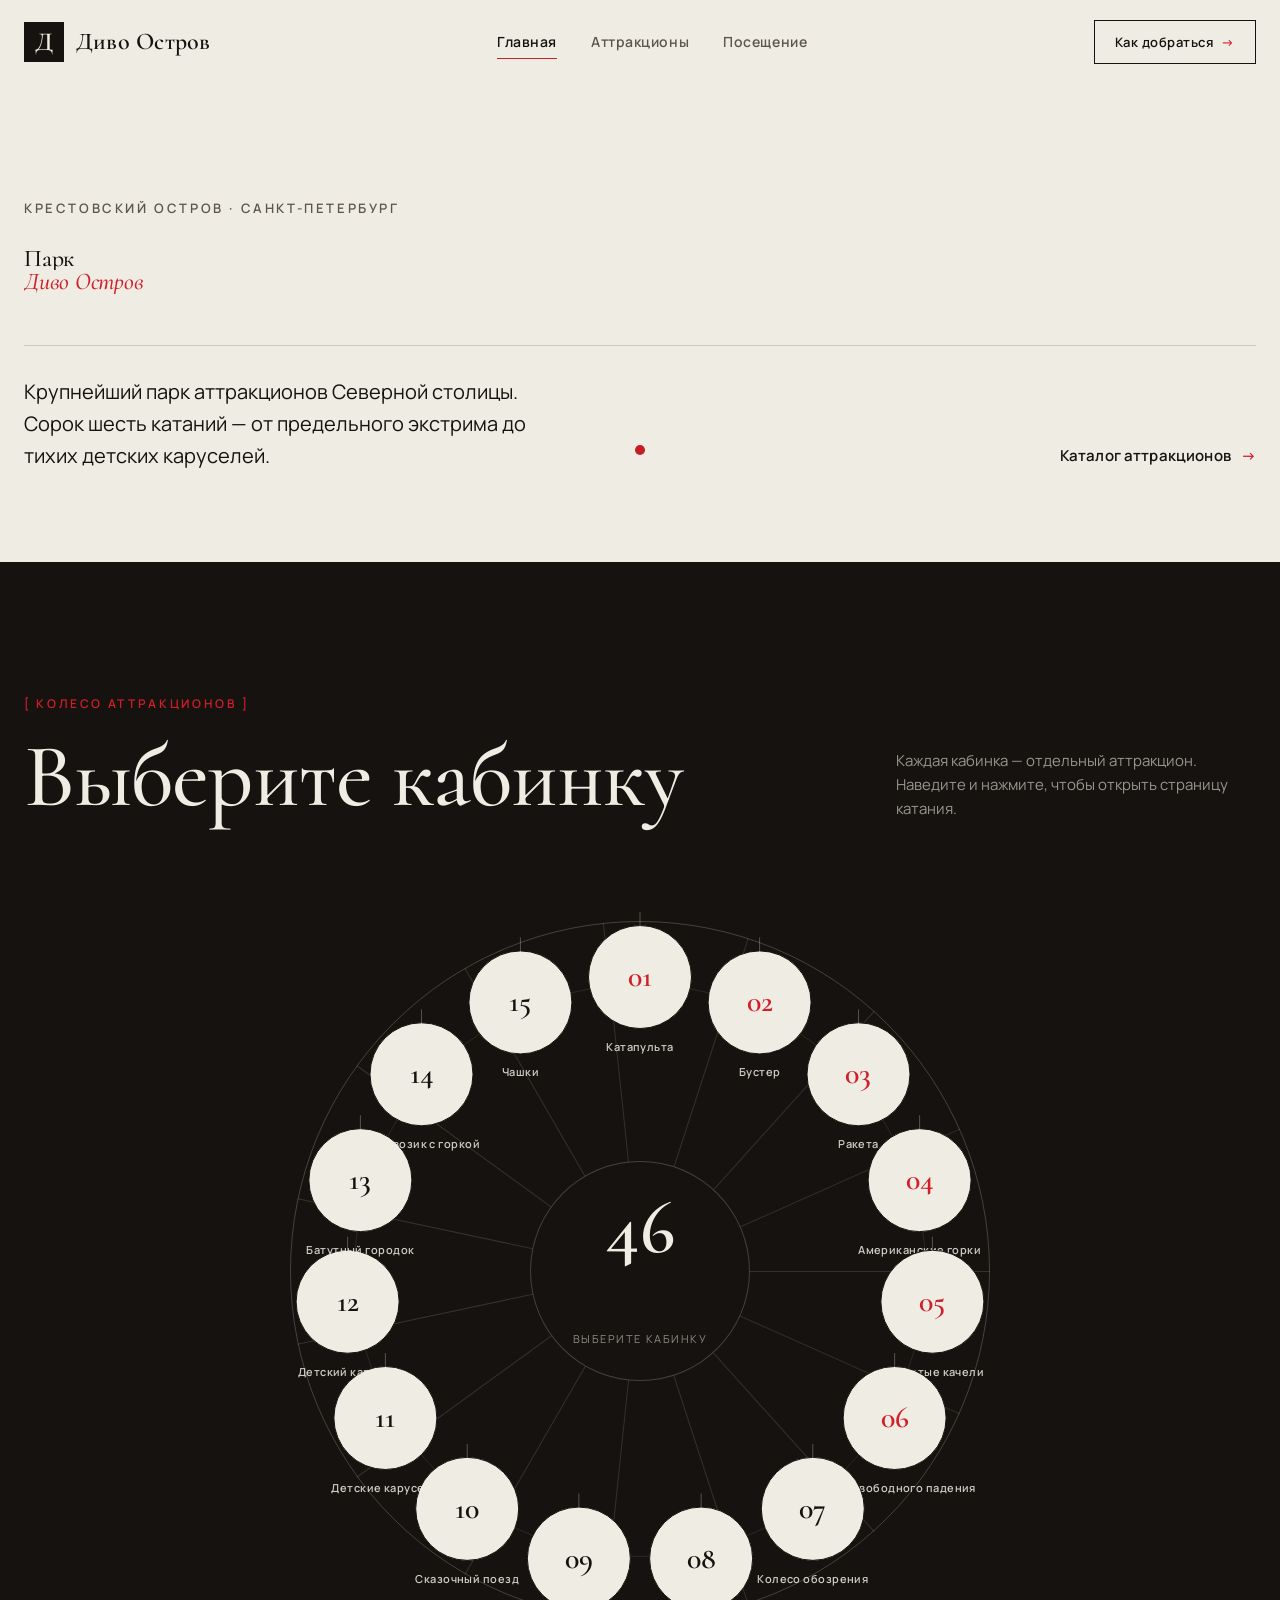
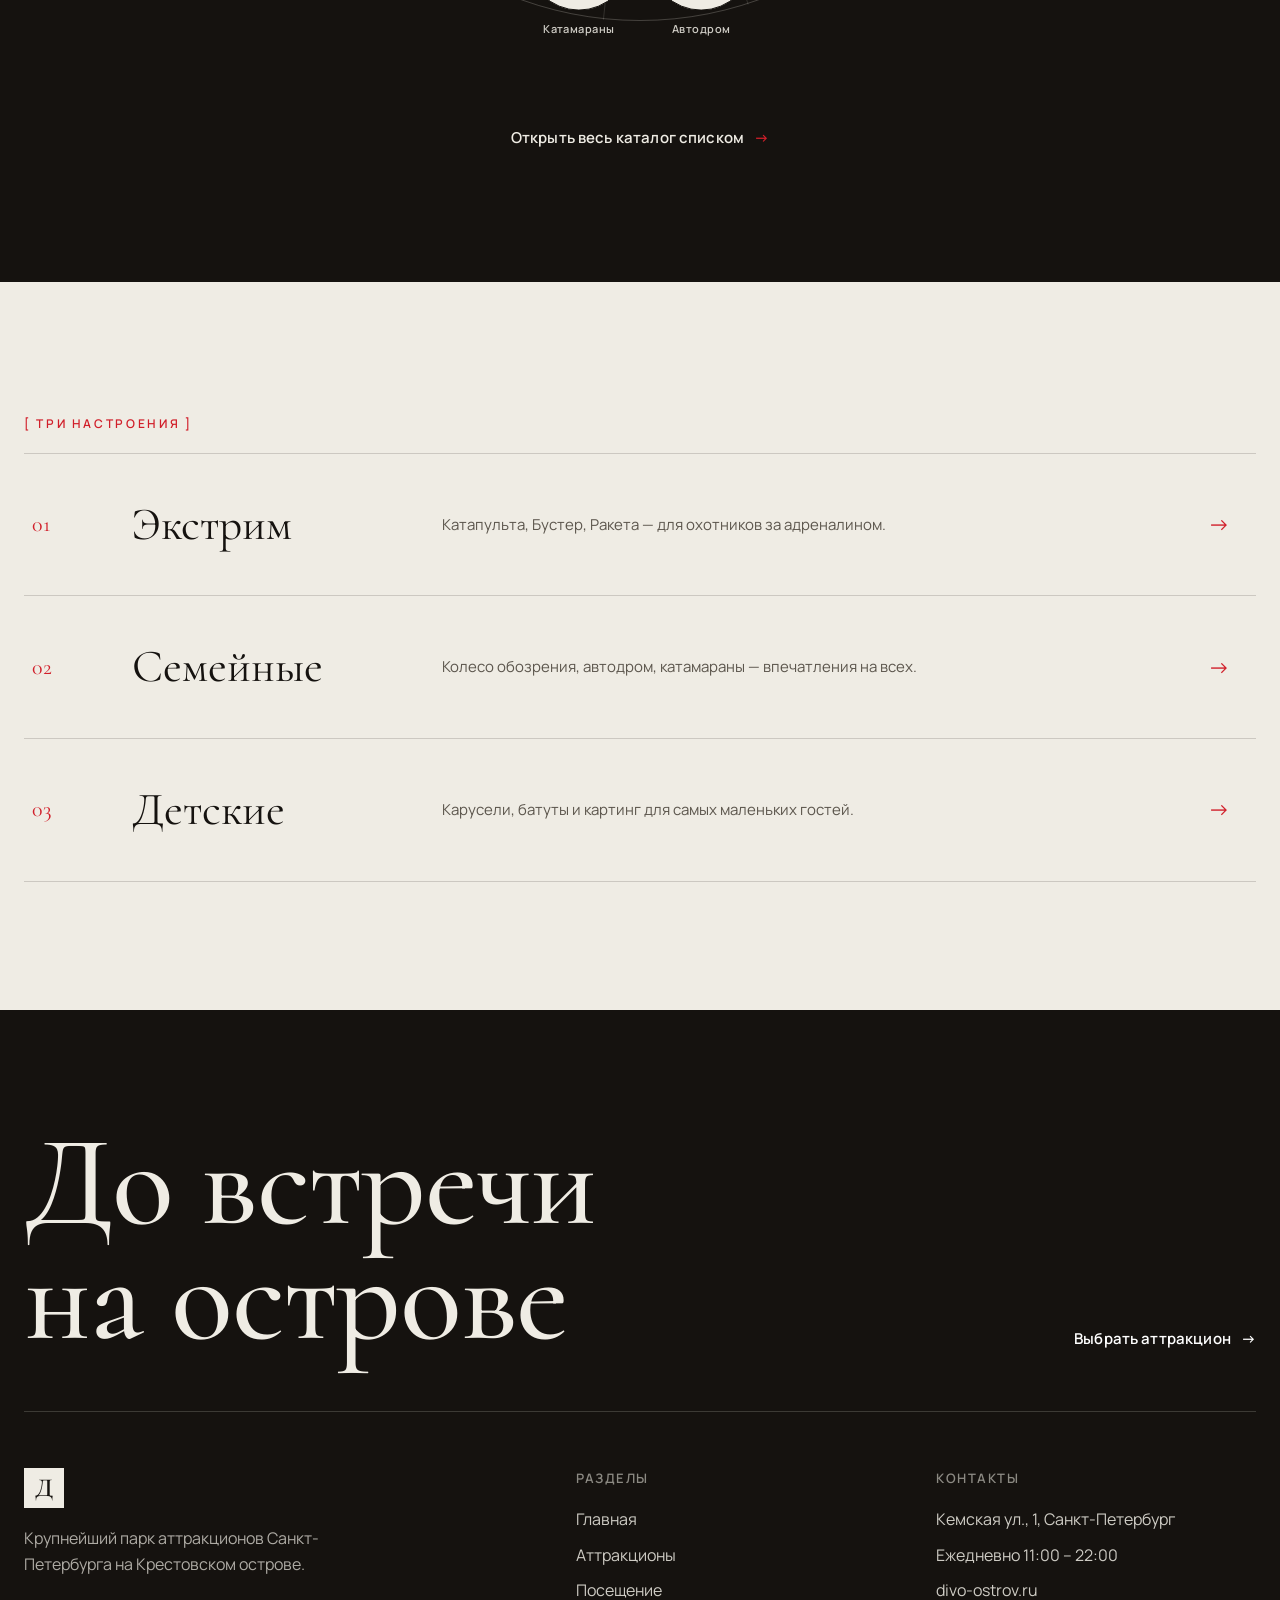
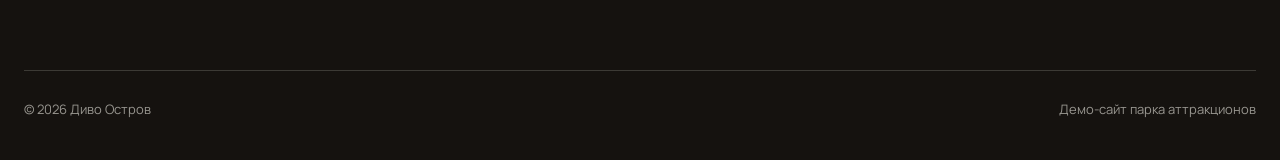
==== commit 683b494a: "Rebuild as multi-page site with ferris-wheel catalog - Multi-page: home, catalog, dynamic attraction" ====
--- a/index.html
+++ b/index.html
@@ -3,251 +3,96 @@
 <head>
   <meta charset="UTF-8" />
   <meta name="viewport" content="width=device-width, initial-scale=1.0" />
-  <meta name="theme-color" content="#d81f2a" />
+  <meta name="theme-color" content="#0e0c0b" />
   <title>Диво Остров — парк аттракционов · Санкт-Петербург</title>
-  <meta name="description" content="Диво Остров — крупнейший парк аттракционов Санкт-Петербурга на Крестовском острове. 46 аттракционов: экстремальные, семейные и детские. Вход свободный." />
-
+  <meta name="description" content="Диво Остров — крупнейший парк аттракционов Санкт-Петербурга на Крестовском острове. Колесо аттракционов, 46 катаний, вход свободный." />
   <link rel="preconnect" href="https://fonts.googleapis.com" />
   <link rel="preconnect" href="https://fonts.gstatic.com" crossorigin />
-  <link href="https://fonts.googleapis.com/css2?family=Manrope:wght@400;500;600;700&family=Oswald:wght@300;400;500;600;700&display=swap" rel="stylesheet" />
+  <link href="https://fonts.googleapis.com/css2?family=Cormorant:ital,wght@0,400;0,500;0,600;1,400&family=Manrope:wght@400;500;600;700&display=swap" rel="stylesheet" />
   <link rel="stylesheet" href="assets/css/styles.css" />
-  <link rel="icon" href="data:image/svg+xml,%3Csvg xmlns='http://www.w3.org/2000/svg' viewBox='0 0 100 100'%3E%3Crect width='100' height='100' rx='18' fill='%23d81f2a'/%3E%3Ctext x='50' y='72' font-family='Arial' font-weight='bold' font-size='64' fill='white' text-anchor='middle'%3E%D0%94%3C/text%3E%3C/svg%3E" />
+  <link rel="icon" href="data:image/svg+xml,%3Csvg xmlns='http://www.w3.org/2000/svg' viewBox='0 0 100 100'%3E%3Crect width='100' height='100' rx='20' fill='%230e0c0b'/%3E%3Ctext x='50' y='73' font-family='Georgia' font-size='66' fill='%23e6e1d8' text-anchor='middle'%3E%D0%94%3C/text%3E%3C/svg%3E" />
 </head>
-<body>
-  <!-- Шапка -->
-  <header class="nav" id="nav">
-    <div class="container nav__inner">
-      <a href="#top" class="brand" aria-label="Диво Остров — на главную">
-        <span class="brand__mark">Д</span>
-        <span class="brand__name">Диво&nbsp;Остров</span>
-      </a>
+<body data-page="home">
+  <div data-site-header></div>
 
-      <nav class="nav__links" id="navLinks" aria-label="Навигация">
-        <a href="#attractions">Аттракционы</a>
-        <a href="#prices">Цены</a>
-        <a href="#bracelet">Браслет</a>
-        <a href="#visit">Контакты</a>
-      </nav>
-
-      <a href="#visit" class="nav__cta">Спланировать визит<i>→</i></a>
-
-      <button class="burger" id="burger" aria-label="Меню" aria-expanded="false">
-        <span></span><span></span><span></span>
-      </button>
-    </div>
-  </header>
-
-  <main id="top">
+  <main>
     <!-- HERO -->
     <section class="hero">
       <div class="container">
-        <div class="hero__meta">
-          <span>С.-Петербург</span>
-          <span>Крестовский остров</span>
-          <span>Осн. 2003</span>
-        </div>
-
-        <h1 class="hero__title">
-          <span class="hero__pre">Парк аттракционов</span>
-          <span class="hero__big">Диво</span>
-          <span class="hero__big hero__big--red">Остров</span>
+        <p class="hero__eyebrow reveal">Крестовский остров · Санкт-Петербург</p>
+        <h1 class="hero__display">
+          <span class="line reveal">Парк</span>
+          <span class="line reveal"><em>Диво&nbsp;Остров</em></span>
         </h1>
-
-        <div class="hero__foot">
-          <p class="hero__lead">
-            Крупнейший парк аттракционов Северной столицы. Сорок шесть аттракционов
-            от ведущих мировых производителей — от предельного экстрима до детских каруселей.
+        <div class="hero__row">
+          <p class="hero__lead reveal" data-delay="120">
+            Крупнейший парк аттракционов Северной столицы. Сорок шесть катаний —
+            от предельного экстрима до тихих детских каруселей.
           </p>
-          <a href="#attractions" class="hero__link">Смотреть аттракционы <i>↓</i></a>
+          <a href="attractions.html" class="link reveal" data-delay="200">Каталог аттракционов <i>→</i></a>
         </div>
       </div>
     </section>
 
-    <!-- MARQUEE -->
-    <div class="marquee" aria-hidden="true">
-      <div class="marquee__track">
-        <span>46 аттракционов</span><b>✶</b><span>вход свободный</span><b>✶</b>
-        <span>экстрим · семья · дети</span><b>✶</b><span>высота 80 метров</span><b>✶</b>
-        <span>46 аттракционов</span><b>✶</b><span>вход свободный</span><b>✶</b>
-        <span>экстрим · семья · дети</span><b>✶</b><span>высота 80 метров</span><b>✶</b>
+    <!-- WHEEL -->
+    <section class="section wheelsec" id="wheel" aria-label="Колесо аттракционов">
+      <div class="container wheelsec__head">
+        <div class="reveal">
+          <p class="label">[ Колесо аттракционов ]</p>
+          <h2 class="display display--md">Выберите кабинку</h2>
+        </div>
+        <p class="wheelsec__hint reveal" data-delay="120">
+          Каждая кабинка — отдельный аттракцион. Наведите и нажмите, чтобы открыть страницу катания.
+        </p>
       </div>
-    </div>
 
-    <!-- ABOUT -->
-    <section class="section about" id="about">
-      <div class="container about__grid">
-        <div class="about__lead reveal">
-          <p class="label">[ О парке ]</p>
-          <h2 class="h2">Целый остров приключений посреди города</h2>
-        </div>
-        <div class="about__body reveal">
-          <p>
-            «Диво Остров» расположен в Приморском парке Победы на Крестовском острове —
-            в одном из самых зелёных районов Петербурга. Среди вековых деревьев и каналов
-            собраны аттракционы на любой возраст и характер.
-          </p>
-          <p>
-            Вход на территорию всегда свободный — платить нужно только за катания.
-          </p>
+      <div class="wheel-wrap reveal">
+        <div class="wheel">
+          <div class="wheel__rotor" id="rotor"></div>
+          <div class="wheel__hub">
+            <span class="wheel__count">46</span>
+            <span class="wheel__hubname" id="hubName">Выберите кабинку</span>
+          </div>
         </div>
       </div>
 
-      <div class="container facts">
-        <article class="fact reveal">
-          <span class="fact__num">01</span>
-          <h3>Экстрим</h3>
-          <p>Катапульта, Бустер, Ракета и американские горки — для охотников за адреналином.</p>
-        </article>
-        <article class="fact reveal">
-          <span class="fact__num">02</span>
-          <h3>Семья</h3>
-          <p>Колесо обозрения, автодром, катамараны — впечатления, которые делятся на всех.</p>
-        </article>
-        <article class="fact reveal">
-          <span class="fact__num">03</span>
-          <h3>Дети</h3>
-          <p>Карусели, батуты и детский картинг для самых маленьких гостей острова.</p>
-        </article>
-      </div>
+      <p class="wheelsec__fallback">
+        <a class="link" href="attractions.html">Открыть весь каталог списком <i>→</i></a>
+      </p>
     </section>
 
-    <!-- ATTRACTIONS -->
-    <section class="section attractions" id="attractions">
+    <!-- CATEGORIES -->
+    <section class="section cats">
       <div class="container">
-        <div class="attractions__head reveal">
-          <div>
-            <p class="label">[ Каталог ]</p>
-            <h2 class="h2">Аттракционы</h2>
-          </div>
-          <div class="tabs" id="tabs" role="tablist">
-            <button class="tab is-active" data-filter="all" role="tab">Все</button>
-            <button class="tab" data-filter="extreme" role="tab">Экстрим</button>
-            <button class="tab" data-filter="family" role="tab">Семейные</button>
-            <button class="tab" data-filter="kids" role="tab">Детские</button>
-          </div>
-        </div>
-
-        <div class="rides" id="rides"><!-- строки рендерятся из JS --></div>
-      </div>
-    </section>
-
-    <!-- PRICES -->
-    <section class="section prices" id="prices">
-      <div class="container">
-        <div class="section__head reveal">
-          <p class="label">[ Билеты ]</p>
-          <h2 class="h2">Платишь только за катания</h2>
-          <p class="lead">Вход в парк бесплатный. Стоимость зависит от категории аттракциона.</p>
-        </div>
-
-        <div class="tickets">
-          <article class="ticket reveal">
-            <header class="ticket__top"><span class="ticket__cat">Детские</span><span class="ticket__no">№ 01</span></header>
-            <p class="ticket__price"><span>250</span>–600 ₽</p>
-            <ul class="ticket__list">
-              <li>Карусели и горки</li><li>Батуты</li><li>Детский картинг</li>
-            </ul>
-          </article>
-          <article class="ticket ticket--red reveal">
-            <header class="ticket__top"><span class="ticket__cat">Семейные</span><span class="ticket__no">№ 02</span></header>
-            <p class="ticket__price"><span>450</span>–1500 ₽</p>
-            <ul class="ticket__list">
-              <li>Колесо обозрения</li><li>Автодром</li><li>Катамараны</li>
-            </ul>
-          </article>
-          <article class="ticket reveal">
-            <header class="ticket__top"><span class="ticket__cat">Экстремальные</span><span class="ticket__no">№ 03</span></header>
-            <p class="ticket__price"><span>400</span>–1850 ₽</p>
-            <ul class="ticket__list">
-              <li>Катапульта</li><li>Бустер и Ракета</li><li>Американские горки</li>
-            </ul>
-          </article>
-        </div>
-        <p class="note">Цены ориентировочные и могут меняться. Точную стоимость уточняйте в кассах парка.</p>
-      </div>
-    </section>
-
-    <!-- BRACELET -->
-    <section class="section bracelet" id="bracelet">
-      <div class="container bracelet__grid reveal">
-        <div>
-          <p class="label label--light">[ Безлимит ]</p>
-          <h2 class="bracelet__h">Браслет<br />на весь день</h2>
-          <p class="bracelet__text">
-            Один браслет — и катаешься без ограничений целый день на большинстве аттракционов.
-            Исключения: Катапульта, Бустер, Ракета и катамараны.
-          </p>
-        </div>
-        <div class="bracelet__stub">
-          <span class="bracelet__from">от</span>
-          <span class="bracelet__num">7000<small>₽</small></span>
-          <span class="bracelet__day">за день катаний</span>
-          <a href="#visit" class="hero__link hero__link--dark">Где купить <i>→</i></a>
-        </div>
-      </div>
-    </section>
-
-    <!-- VISIT -->
-    <section class="section visit" id="visit">
-      <div class="container">
-        <div class="section__head reveal">
-          <p class="label">[ Как добраться ]</p>
-          <h2 class="h2">Ждём вас на острове</h2>
-        </div>
-        <div class="visit__grid">
-          <dl class="specs reveal">
-            <div><dt>Адрес</dt><dd>Санкт-Петербург, Кемская ул., 1<br />Крестовский остров</dd></div>
-            <div><dt>Метро</dt><dd>«Крестовский остров» — несколько минут пешком</dd></div>
-            <div><dt>Часы</dt><dd>Будни 11:00–21:00 · Выходные 11:00–22:00<br />Экстрим — на час позже. Зимой парк закрыт.</dd></div>
-            <div><dt>Вход</dt><dd>Свободный — оплата только за аттракционы</dd></div>
-            <div class="specs__cta">
-              <a class="hero__link" href="https://yandex.ru/maps/?text=Диво+Остров+Кемская+1+Санкт-Петербург" target="_blank" rel="noopener">Открыть в Яндекс.Картах <i>→</i></a>
-            </div>
-          </dl>
-          <div class="visit__map reveal">
-            <iframe
-              title="Карта — Диво Остров"
-              src="https://yandex.ru/map-widget/v1/?text=Диво%20Остров%20Кемская%201%20Санкт-Петербург&z=15"
-              width="100%" height="100%" frameborder="0" loading="lazy" allowfullscreen></iframe>
-          </div>
+        <p class="label reveal">[ Три настроения ]</p>
+        <div class="cats__grid">
+          <a class="catrow reveal" href="attractions.html#extreme">
+            <span class="catrow__no">01</span>
+            <span class="catrow__name">Экстрим</span>
+            <span class="catrow__desc">Катапульта, Бустер, Ракета — для охотников за адреналином.</span>
+            <span class="catrow__go"><i>→</i></span>
+          </a>
+          <a class="catrow reveal" href="attractions.html#family">
+            <span class="catrow__no">02</span>
+            <span class="catrow__name">Семейные</span>
+            <span class="catrow__desc">Колесо обозрения, автодром, катамараны — впечатления на всех.</span>
+            <span class="catrow__go"><i>→</i></span>
+          </a>
+          <a class="catrow reveal" href="attractions.html#kids">
+            <span class="catrow__no">03</span>
+            <span class="catrow__name">Детские</span>
+            <span class="catrow__desc">Карусели, батуты и картинг для самых маленьких гостей.</span>
+            <span class="catrow__go"><i>→</i></span>
+          </a>
         </div>
       </div>
     </section>
   </main>
 
-  <!-- FOOTER -->
-  <footer class="footer" id="contacts">
-    <div class="container">
-      <div class="footer__cta">
-        <h2 class="footer__big">До встречи<br />на острове</h2>
-        <a href="#attractions" class="hero__link hero__link--light">Выбрать аттракцион <i>→</i></a>
-      </div>
-      <div class="footer__grid">
-        <div class="footer__brand">
-          <span class="brand__mark">Д</span>
-          <p>Диво Остров — крупнейший парк аттракционов Санкт-Петербурга на Крестовском острове.</p>
-        </div>
-        <nav class="footer__col" aria-label="Разделы">
-          <h4>Разделы</h4>
-          <a href="#attractions">Аттракционы</a>
-          <a href="#prices">Цены</a>
-          <a href="#bracelet">Браслет</a>
-          <a href="#visit">Как добраться</a>
-        </nav>
-        <div class="footer__col">
-          <h4>Контакты</h4>
-          <p>Кемская ул., 1, Санкт-Петербург</p>
-          <p>Ежедневно 11:00 – 22:00</p>
-          <a href="https://divo-ostrov.ru" target="_blank" rel="noopener">divo-ostrov.ru</a>
-        </div>
-      </div>
-      <div class="footer__bottom">
-        <span>© <span id="year">2026</span> Диво Остров</span>
-        <span>Демо-сайт парка аттракционов</span>
-      </div>
-    </div>
-  </footer>
+  <div data-site-footer></div>
 
-  <script src="assets/js/main.js" defer></script>
+  <script src="assets/js/data.js"></script>
+  <script src="assets/js/site.js" defer></script>
+  <script src="assets/js/home.js" defer></script>
 </body>
 </html>
--- a/assets/css/styles.css
+++ b/assets/css/styles.css
@@ -1,277 +1,315 @@
-/* ===== Tokens — Editorial poster: paper / ink / red ===== */
+/* ============================================================
+   Диво Остров — premium minimal. Cormorant + Manrope.
+   Палитра: тёплая бумага / глубокий графит / красный акцент.
+   ============================================================ */
 :root {
-  --paper: #f7f3ec;
-  --paper-2: #efe9df;
-  --ink: #17120f;
-  --muted: #6c645c;
-  --red: #d81f2a;
-  --red-deep: #b3121d;
-  --line: #17120f;
-  --container: 1240px;
+  --paper: #efece4;
+  --paper-2: #e7e2d7;
+  --ink: #15120f;
+  --ink-2: #5c564d;
+  --red: #d11f2a;
+  --line: rgba(21, 18, 15, 0.16);
+  --line-2: rgba(21, 18, 15, 0.08);
+  --container: 1280px;
   --ease: cubic-bezier(0.22, 0.61, 0.36, 1);
+  --slow: 0.9s var(--ease);
 }
 
 *, *::before, *::after { box-sizing: border-box; margin: 0; padding: 0; }
 html { scroll-behavior: smooth; -webkit-text-size-adjust: 100%; }
 body {
   font-family: "Manrope", system-ui, sans-serif;
-  background: var(--paper);
-  color: var(--ink);
-  line-height: 1.55;
-  overflow-x: hidden;
-  -webkit-font-smoothing: antialiased;
-}
+  background: var(--paper); color: var(--ink);
+  line-height: 1.6; overflow-x: hidden; -webkit-font-smoothing: antialiased;
+}
+body.no-scroll { overflow: hidden; }
 img, iframe { display: block; max-width: 100%; }
 a { color: inherit; text-decoration: none; }
 ul, dl { list-style: none; }
+i { font-style: normal; }
+@media (pointer: fine) { * { cursor: none; } }
 
 .container { width: min(100% - 48px, var(--container)); margin-inline: auto; }
-.section { padding: clamp(72px, 10vw, 140px) 0; position: relative; }
-
-/* Display type */
-h1, h2, h3, h4 {
-  font-family: "Oswald", "Manrope", sans-serif;
-  font-weight: 600; line-height: 0.98; letter-spacing: 0.01em;
-}
-.h2 { font-size: clamp(30px, 5.2vw, 64px); text-transform: uppercase; font-weight: 700; letter-spacing: -0.01em; margin-bottom: 14px; }
+.section { padding: clamp(72px, 10vw, 150px) 0; position: relative; }
+.section--tight { padding-top: clamp(20px, 4vw, 48px); }
+
+/* Type */
+.display, h1, h2, h3 { font-family: "Cormorant", Georgia, serif; font-weight: 500; line-height: 0.98; letter-spacing: -0.01em; }
+.display { font-size: clamp(54px, 11vw, 168px); }
+.display--md { font-size: clamp(40px, 7vw, 92px); }
+.h2 { font-family: "Cormorant", serif; font-weight: 500; font-size: clamp(36px, 6vw, 78px); }
+em, .display em { font-style: italic; }
 .label {
-  font-family: "Oswald", sans-serif; text-transform: uppercase; letter-spacing: 0.28em;
-  font-size: 12px; font-weight: 500; color: var(--red); margin-bottom: 18px;
-}
-.label--light { color: #fff; }
-.lead { font-size: clamp(16px, 2vw, 19px); color: var(--muted); max-width: 560px; }
-.section__head { margin-bottom: 56px; max-width: 760px; }
-.note { margin-top: 26px; font-size: 13px; color: var(--muted); }
+  display: inline-block; font-size: 12px; font-weight: 600; letter-spacing: 0.22em;
+  text-transform: uppercase; color: var(--red); margin-bottom: 20px;
+}
+.lead { font-size: clamp(16px, 2vw, 20px); color: var(--ink-2); max-width: 60ch; }
+.note { margin-top: 26px; font-size: 13px; color: var(--ink-2); }
+
+/* Link & button */
+.link {
+  display: inline-flex; align-items: baseline; gap: 10px; font-weight: 600; font-size: 15px;
+  letter-spacing: 0.01em; position: relative; padding-bottom: 4px;
+}
+.link::after { content: ""; position: absolute; left: 0; right: 100%; bottom: 0; height: 1.5px; background: currentColor; transition: right .5s var(--ease); }
+.link:hover::after { right: 0; }
+.link i { color: var(--red); transition: transform .4s var(--ease); }
+.link:hover i { transform: translateX(6px); }
+.link--light { color: #fff; }
+.link--light i { color: #fff; }
+.btn {
+  display: inline-flex; align-items: center; gap: 10px; font-weight: 600; font-size: 15px;
+  padding: 15px 26px; border: 1.5px solid var(--ink); transition: background .3s var(--ease), color .3s var(--ease);
+}
+.btn i { transition: transform .4s var(--ease); }
+.btn:hover i { transform: translateX(6px); }
+.btn--solid { background: var(--ink); color: var(--paper); }
+.btn--solid:hover { background: var(--red); border-color: var(--red); }
+
+/* Custom cursor */
+.cursor {
+  position: fixed; top: 0; left: 0; z-index: 9999; width: 10px; height: 10px; margin: -5px 0 0 -5px;
+  border-radius: 50%; background: var(--red); pointer-events: none; mix-blend-mode: multiply;
+  transition: width .3s var(--ease), height .3s var(--ease), background .3s, opacity .3s;
+}
+.cursor.is-active { width: 46px; height: 46px; margin: -23px 0 0 -23px; background: rgba(209,31,42,0.18); }
+
+/* Page transition veil */
+.veil {
+  position: fixed; inset: 0; z-index: 9000; background: var(--ink); pointer-events: none;
+  transform: scaleY(0); transform-origin: bottom; transition: transform .5s var(--ease);
+}
+body.is-leaving .veil { transform: scaleY(1); transform-origin: top; }
+
+/* Reveal */
+.reveal { opacity: 0; transform: translateY(26px); transition: opacity var(--slow), transform var(--slow); }
+.reveal.is-in { opacity: 1; transform: none; }
 
 /* ===== Nav ===== */
-.nav {
-  position: fixed; inset: 0 0 auto 0; z-index: 100; background: transparent;
-  transition: background .35s var(--ease), border-color .35s, box-shadow .35s;
-  border-bottom: 1px solid transparent;
-}
-.nav.is-scrolled { background: var(--paper); border-bottom-color: rgba(23,18,15,0.14); }
-.nav__inner { display: flex; align-items: center; justify-content: space-between; height: 76px; gap: 24px; }
+.nav { position: fixed; inset: 0 0 auto 0; z-index: 1000; transition: background .4s var(--ease), border-color .4s; border-bottom: 1px solid transparent; }
+.nav.is-scrolled { background: color-mix(in srgb, var(--paper) 86%, transparent); backdrop-filter: blur(12px); border-bottom-color: var(--line); }
+.nav__inner { display: flex; align-items: center; justify-content: space-between; height: 84px; gap: 24px; }
 .brand { display: inline-flex; align-items: center; gap: 12px; }
 .brand__mark {
-  width: 38px; height: 38px; display: grid; place-items: center; background: var(--red); color: #fff;
-  font-family: "Oswald"; font-weight: 700; font-size: 22px; line-height: 1;
-}
-.brand__name { font-family: "Oswald"; font-weight: 600; text-transform: uppercase; letter-spacing: 0.04em; font-size: 18px; }
-.nav__links { display: flex; gap: 30px; }
-.nav__links a {
-  font-family: "Oswald"; text-transform: uppercase; letter-spacing: 0.06em; font-weight: 500; font-size: 14px;
-  position: relative; padding: 4px 0;
-}
-.nav__links a::after { content: ""; position: absolute; left: 0; bottom: 0; width: 0; height: 2px; background: var(--red); transition: width .3s var(--ease); }
-.nav__links a:hover::after { width: 100%; }
-.nav__cta {
-  display: inline-flex; align-items: center; gap: 8px; font-family: "Oswald"; text-transform: uppercase;
-  font-size: 13px; letter-spacing: 0.06em; font-weight: 500; padding: 11px 20px; border: 1.5px solid var(--ink);
-  transition: background .25s, color .25s;
-}
-.nav__cta i { font-style: normal; transition: transform .25s var(--ease); }
+  width: 40px; height: 40px; display: grid; place-items: center; background: var(--ink); color: var(--paper);
+  font-family: "Cormorant", serif; font-weight: 600; font-size: 26px; line-height: 1;
+}
+.brand__name { font-family: "Cormorant", serif; font-size: 24px; font-weight: 600; letter-spacing: 0.01em; }
+.nav__links { display: flex; gap: 34px; }
+.nav__links a { font-size: 14px; font-weight: 600; letter-spacing: 0.04em; position: relative; padding: 6px 0; color: var(--ink-2); transition: color .3s; }
+.nav__links a::after { content: ""; position: absolute; left: 0; bottom: 0; width: 0; height: 1.5px; background: var(--red); transition: width .35s var(--ease); }
+.nav__links a:hover, .nav__links a.is-active { color: var(--ink); }
+.nav__links a.is-active::after, .nav__links a:hover::after { width: 100%; }
+.nav__cta { display: inline-flex; align-items: center; gap: 8px; font-size: 13px; font-weight: 600; letter-spacing: 0.04em; padding: 11px 20px; border: 1.5px solid var(--ink); transition: background .3s, color .3s; }
+.nav__cta i { color: var(--red); transition: transform .35s var(--ease); }
 .nav__cta:hover { background: var(--ink); color: var(--paper); }
-.nav__cta:hover i { transform: translateX(4px); }
-
-.burger { display: none; flex-direction: column; gap: 6px; background: none; border: 0; cursor: pointer; padding: 6px; }
-.burger span { width: 28px; height: 2px; background: var(--ink); transition: .3s; }
-.burger[aria-expanded="true"] span:nth-child(1) { transform: translateY(8px) rotate(45deg); }
+.nav__cta:hover i { color: #fff; transform: translateX(5px); }
+.burger { display: none; flex-direction: column; gap: 6px; background: none; border: 0; padding: 6px; }
+.burger span { width: 28px; height: 1.5px; background: var(--ink); transition: .3s; }
+.burger[aria-expanded="true"] span:nth-child(1) { transform: translateY(7.5px) rotate(45deg); }
 .burger[aria-expanded="true"] span:nth-child(2) { opacity: 0; }
-.burger[aria-expanded="true"] span:nth-child(3) { transform: translateY(-8px) rotate(-45deg); }
+.burger[aria-expanded="true"] span:nth-child(3) { transform: translateY(-7.5px) rotate(-45deg); }
 
 /* ===== Hero ===== */
-.hero { padding-top: clamp(120px, 16vh, 180px); padding-bottom: 40px; }
-.hero__meta {
-  display: flex; gap: 28px; flex-wrap: wrap; font-family: "Oswald"; text-transform: uppercase;
-  letter-spacing: 0.14em; font-size: 13px; font-weight: 500; color: var(--muted);
-  padding-bottom: 22px; border-bottom: 1.5px solid var(--ink); margin-bottom: 28px;
-}
-.hero__meta span { position: relative; padding-left: 18px; }
-.hero__meta span::before { content: "✶"; position: absolute; left: 0; color: var(--red); }
-.hero__title { display: grid; }
-.hero__pre {
-  font-family: "Oswald"; text-transform: uppercase; letter-spacing: 0.22em; font-size: clamp(13px, 1.6vw, 16px);
-  font-weight: 500; color: var(--muted); margin-bottom: 10px;
-}
-.hero__big {
-  font-family: "Oswald"; font-weight: 700; text-transform: uppercase;
-  font-size: clamp(76px, 19vw, 260px); line-height: 0.84; letter-spacing: -0.02em;
-}
-.hero__big--red { color: var(--red); }
-.hero__foot {
-  display: flex; justify-content: space-between; align-items: flex-end; gap: 40px; flex-wrap: wrap;
-  margin-top: clamp(28px, 4vw, 52px); padding-top: 26px; border-top: 1.5px solid var(--ink);
-}
-.hero__lead { font-size: clamp(16px, 1.8vw, 20px); max-width: 540px; color: var(--ink); }
-.hero__link {
-  display: inline-flex; align-items: center; gap: 10px; font-family: "Oswald"; text-transform: uppercase;
-  letter-spacing: 0.08em; font-weight: 600; font-size: clamp(15px, 1.8vw, 18px); white-space: nowrap;
-  border-bottom: 2px solid var(--red); padding-bottom: 4px;
-}
-.hero__link i { font-style: normal; color: var(--red); transition: transform .3s var(--ease); }
-.hero__link:hover i { transform: translate(4px, 0); }
-.hero__link--dark { border-color: var(--ink); }
-.hero__link--dark i { color: var(--ink); }
-.hero__link--light { border-color: #fff; color: #fff; }
-.hero__link--light i { color: #fff; }
-
-/* ===== Marquee ===== */
-.marquee { background: var(--red); color: #fff; overflow: hidden; border-block: 1.5px solid var(--ink); }
-.marquee__track {
-  display: inline-flex; align-items: center; gap: 26px; white-space: nowrap; padding: 14px 0;
-  font-family: "Oswald"; text-transform: uppercase; letter-spacing: 0.1em; font-weight: 500; font-size: 16px;
-  animation: scroll-x 28s linear infinite;
-}
-.marquee__track b { color: rgba(255,255,255,0.55); }
-@keyframes scroll-x { to { transform: translateX(-50%); } }
-
-/* ===== About ===== */
-.about__grid { display: grid; grid-template-columns: 1.15fr 1fr; gap: clamp(32px, 6vw, 90px); align-items: start; margin-bottom: clamp(56px, 8vw, 100px); }
-.about__lead .h2 { margin-bottom: 0; }
-.about__body p { font-size: clamp(16px, 1.7vw, 19px); color: var(--muted); margin-bottom: 18px; }
-.facts { display: grid; grid-template-columns: repeat(3, 1fr); gap: 0; border-top: 1.5px solid var(--ink); }
-.fact { padding: 34px 30px 34px 0; border-bottom: 1.5px solid var(--ink); }
-.fact + .fact { border-left: 1.5px solid var(--ink); padding-left: 30px; }
-.fact__num { font-family: "Oswald"; font-size: 14px; color: var(--red); font-weight: 600; }
-.fact h3 { font-size: clamp(24px, 3vw, 34px); text-transform: uppercase; margin: 14px 0 12px; }
-.fact p { color: var(--muted); font-size: 15px; }
-
-/* ===== Attractions ===== */
-.attractions__head { display: flex; justify-content: space-between; align-items: flex-end; gap: 24px; flex-wrap: wrap; margin-bottom: 40px; }
-.attractions__head .h2 { margin-bottom: 0; }
-.tabs { display: flex; gap: 8px; flex-wrap: wrap; }
-.tab {
-  font-family: "Oswald"; text-transform: uppercase; letter-spacing: 0.06em; font-weight: 500; font-size: 14px;
-  padding: 9px 18px; border: 1.5px solid var(--ink); background: transparent; color: var(--ink); cursor: pointer;
-  transition: background .2s, color .2s;
-}
-.tab:hover { background: var(--paper-2); }
-.tab.is-active { background: var(--ink); color: var(--paper); }
-
-.rides { border-top: 1.5px solid var(--ink); }
-.ride {
-  display: grid; grid-template-columns: 64px 1fr auto; align-items: center; gap: 24px;
-  padding: 26px 12px; border-bottom: 1.5px solid var(--ink); position: relative;
-  color: var(--ink); transition: color .3s var(--ease), padding .3s var(--ease);
-  animation: rise .45s var(--ease) both;
-}
-.ride::before { content: ""; position: absolute; inset: 0; background: var(--red); transform: scaleY(0); transform-origin: bottom; transition: transform .35s var(--ease); z-index: -1; }
-.ride:hover { color: #fff; padding-inline: 22px; }
-.ride:hover::before { transform: scaleY(1); }
-.ride__num { font-family: "Oswald"; font-size: 18px; font-weight: 600; color: var(--red); transition: color .3s; }
-.ride:hover .ride__num { color: #fff; }
-.ride__name { font-family: "Oswald"; text-transform: uppercase; font-weight: 600; font-size: clamp(22px, 3vw, 32px); line-height: 1; }
-.ride__desc { color: var(--muted); font-size: 14.5px; margin-top: 6px; max-width: 60ch; transition: color .3s; }
-.ride:hover .ride__desc { color: rgba(255,255,255,0.85); }
-.ride__specs { display: flex; align-items: center; gap: 22px; font-family: "Oswald"; }
-.ride__cat { text-transform: uppercase; letter-spacing: 0.08em; font-size: 12px; color: var(--muted); transition: color .3s; min-width: 78px; }
-.ride:hover .ride__cat { color: rgba(255,255,255,0.85); }
-.ride__meter { letter-spacing: 3px; font-size: 13px; color: var(--red); transition: color .3s; }
-.ride:hover .ride__meter { color: #fff; }
-.ride__meter .off { opacity: 0.28; }
-.ride__h { font-size: 17px; font-weight: 600; min-width: 56px; text-align: right; }
-@keyframes rise { from { opacity: 0; transform: translateY(14px); } to { opacity: 1; transform: none; } }
-
-/* ===== Prices / tickets ===== */
-.prices { background: var(--paper-2); }
-.tickets { display: grid; grid-template-columns: repeat(3, 1fr); gap: 22px; }
-.ticket {
-  background: var(--paper); border: 1.5px solid var(--ink); padding: 30px; position: relative;
-  transition: transform .25s var(--ease);
-}
-.ticket::before, .ticket::after {
-  content: ""; position: absolute; width: 26px; height: 26px; border-radius: 50%;
-  background: var(--paper-2); border: 1.5px solid var(--ink); top: 50%; transform: translateY(-50%);
-}
-.ticket::before { left: -14px; border-right-color: var(--paper-2); }
-.ticket::after { right: -14px; border-left-color: var(--paper-2); }
-.ticket:hover { transform: translateY(-6px); }
-.ticket__top { display: flex; justify-content: space-between; align-items: baseline; padding-bottom: 18px; border-bottom: 1.5px dashed var(--ink); margin-bottom: 20px; }
-.ticket__cat { font-family: "Oswald"; text-transform: uppercase; letter-spacing: 0.04em; font-size: 19px; font-weight: 600; }
-.ticket__no { font-family: "Oswald"; font-size: 13px; color: var(--muted); }
-.ticket__price { font-family: "Oswald"; font-size: 22px; color: var(--muted); margin-bottom: 22px; font-weight: 500; }
-.ticket__price span { font-size: 46px; font-weight: 700; color: var(--ink); }
-.ticket__list li { padding: 9px 0 9px 22px; position: relative; color: var(--muted); border-top: 1px solid rgba(23,18,15,0.12); font-size: 15px; }
-.ticket__list li::before { content: "→"; position: absolute; left: 0; color: var(--red); }
-.ticket--red { background: var(--red); color: #fff; border-color: var(--ink); }
-.ticket--red .ticket__no, .ticket--red .ticket__price, .ticket--red .ticket__list li { color: rgba(255,255,255,0.92); }
-.ticket--red .ticket__price span { color: #fff; }
-.ticket--red .ticket__top { border-bottom-color: rgba(255,255,255,0.5); }
-.ticket--red .ticket__list li { border-top-color: rgba(255,255,255,0.3); }
-.ticket--red .ticket__list li::before { color: #fff; }
-.ticket--red::before, .ticket--red::after { background: var(--paper-2); }
-
-/* ===== Bracelet ===== */
-.bracelet { background: var(--ink); color: var(--paper); }
-.bracelet__grid { display: grid; grid-template-columns: 1.3fr 1fr; gap: clamp(32px, 6vw, 80px); align-items: center; }
-.bracelet__h { font-size: clamp(40px, 7vw, 90px); text-transform: uppercase; font-weight: 700; line-height: 0.92; margin-bottom: 22px; }
-.bracelet__text { color: rgba(247,243,236,0.7); max-width: 460px; font-size: 17px; }
-.bracelet__stub {
-  border: 1.5px solid rgba(247,243,236,0.4); border-left: 4px solid var(--red);
-  padding: 38px; display: grid; gap: 6px; text-align: left;
-}
-.bracelet__from { font-family: "Oswald"; text-transform: uppercase; letter-spacing: 0.16em; font-size: 13px; color: rgba(247,243,236,0.6); }
-.bracelet__num { font-family: "Oswald"; font-weight: 700; font-size: clamp(64px, 11vw, 120px); line-height: 0.9; color: #fff; }
-.bracelet__num small { font-size: 0.4em; color: var(--red); vertical-align: super; }
-.bracelet__day { font-family: "Oswald"; text-transform: uppercase; letter-spacing: 0.1em; font-size: 14px; color: rgba(247,243,236,0.6); margin-bottom: 18px; }
+.hero { padding: clamp(150px, 22vh, 240px) 0 clamp(40px, 7vw, 90px); }
+.hero__eyebrow { font-size: 13px; font-weight: 600; letter-spacing: 0.2em; text-transform: uppercase; color: var(--ink-2); margin-bottom: 28px; }
+.hero__display { display: grid; }
+.hero__display .line { overflow: hidden; }
+.hero__display .line em { display: inline-block; color: var(--red); }
+.hero__row { display: flex; justify-content: space-between; align-items: flex-end; gap: 40px; flex-wrap: wrap; margin-top: clamp(28px, 4vw, 56px); padding-top: 30px; border-top: 1px solid var(--line); }
+.hero__lead { font-size: clamp(16px, 1.8vw, 20px); max-width: 520px; color: var(--ink); }
+
+/* ===== Wheel section ===== */
+.wheelsec { background: var(--ink); color: var(--paper); overflow: hidden; }
+.wheelsec .label { color: var(--red); }
+.wheelsec__head { display: flex; justify-content: space-between; align-items: flex-end; gap: 32px; flex-wrap: wrap; margin-bottom: clamp(20px, 4vw, 40px); }
+.wheelsec__head .display--md { color: var(--paper); }
+.wheelsec__hint { color: rgba(239,236,228,0.6); max-width: 360px; font-size: 15px; }
+.wheelsec__fallback { text-align: center; margin-top: clamp(20px, 4vw, 44px); }
+.wheelsec__fallback .link { color: var(--paper); }
+
+.wheel-wrap { display: grid; place-items: center; padding: clamp(20px, 5vw, 60px) 0; }
+.wheel {
+  --d: clamp(300px, 80vw, 700px);
+  --R: calc(var(--d) * 0.42);
+  position: relative; width: var(--d); height: var(--d);
+}
+.wheel__rotor { position: absolute; inset: 0; animation: spin var(--spin, 60s) linear infinite; }
+.wheel:hover .wheel__rotor, .wheel:focus-within .wheel__rotor,
+.wheel:hover .orient, .wheel:focus-within .orient { animation-play-state: paused; }
+.rim { position: absolute; inset: 0; border-radius: 50%; border: 1.5px solid rgba(239,236,228,0.22); }
+.rim::after { content: ""; position: absolute; inset: 9%; border-radius: 50%; border: 1px solid rgba(239,236,228,0.10); }
+.spoke { position: absolute; top: 50%; left: 50%; width: 50%; height: 1px; background: rgba(239,236,228,0.14); transform-origin: 0 50%; }
+
+.arm { position: absolute; top: 50%; left: 50%; width: 0; height: 0; transform: rotate(var(--a)) translateY(calc(var(--R) * -1)); }
+.orient { position: absolute; top: 0; left: 0; transform: translate(-50%, -50%); animation: spin-rev var(--spin, 60s) linear infinite; }
+.cabin {
+  --c: clamp(58px, 12.5vw, 104px);
+  display: grid; place-items: center; width: var(--c); height: var(--c); border-radius: 50%;
+  background: var(--paper); color: var(--ink); border: 1.5px solid var(--ink);
+  transform: rotate(calc(var(--a) * -1));
+  transition: transform .4s var(--ease), background .4s, color .4s, box-shadow .4s;
+  position: relative;
+}
+.cabin::before { content: ""; position: absolute; top: -14px; left: 50%; width: 1px; height: 14px; background: rgba(239,236,228,0.3); transform: translateX(-50%); }
+.cabin__no { font-family: "Cormorant", serif; font-size: clamp(20px, 4vw, 30px); font-weight: 600; line-height: 1; }
+.cabin__name {
+  position: absolute; top: calc(100% + 10px); left: 50%; transform: translateX(-50%);
+  white-space: nowrap; font-size: 11px; font-weight: 600; letter-spacing: 0.04em; color: rgba(239,236,228,0.85);
+}
+.cabin:hover { background: var(--red); color: #fff; border-color: var(--red); transform: rotate(calc(var(--a) * -1)) scale(1.16); box-shadow: 0 16px 40px -12px rgba(209,31,42,0.6); }
+
+.wheel__hub {
+  position: absolute; top: 50%; left: 50%; transform: translate(-50%, -50%);
+  width: clamp(120px, 26vw, 220px); height: clamp(120px, 26vw, 220px); border-radius: 50%;
+  display: grid; place-items: center; text-align: center; gap: 4px; pointer-events: none;
+  background: var(--ink); border: 1px solid rgba(239,236,228,0.22);
+}
+.wheel__count { font-family: "Cormorant", serif; font-size: clamp(40px, 9vw, 76px); font-weight: 600; line-height: 0.9; color: var(--paper); }
+.wheel__hubname { font-size: 11px; letter-spacing: 0.14em; text-transform: uppercase; color: rgba(239,236,228,0.55); padding: 0 12px; }
+
+@keyframes spin { to { transform: rotate(360deg); } }
+@keyframes spin-rev { to { transform: translate(-50%, -50%) rotate(-360deg); } }
+
+/* ===== Categories rows ===== */
+.cats__grid { border-top: 1px solid var(--line); }
+.catrow {
+  display: grid; grid-template-columns: 70px 280px 1fr 40px; align-items: center; gap: 30px;
+  padding: 34px 8px; border-bottom: 1px solid var(--line); position: relative; transition: padding .4s var(--ease), color .4s;
+}
+.catrow::before { content: ""; position: absolute; inset: 0; background: var(--ink); transform: scaleX(0); transform-origin: left; transition: transform .5s var(--ease); z-index: -1; }
+.catrow:hover { color: var(--paper); padding-inline: 28px; }
+.catrow:hover::before { transform: scaleX(1); }
+.catrow__no { font-family: "Cormorant", serif; font-size: 22px; color: var(--red); }
+.catrow__name { font-family: "Cormorant", serif; font-size: clamp(30px, 4vw, 46px); }
+.catrow__desc { color: var(--ink-2); font-size: 15px; transition: color .4s; }
+.catrow:hover .catrow__desc { color: rgba(239,236,228,0.7); }
+.catrow__go i { color: var(--red); font-size: 22px; transition: transform .4s var(--ease); }
+.catrow:hover .catrow__go i { transform: translateX(8px); }
+
+/* ===== Page heads ===== */
+.pagehead { padding: clamp(150px, 20vh, 220px) 0 clamp(30px, 5vw, 60px); }
+.pagehead .lead { margin-top: 24px; }
+
+/* ===== Tabs ===== */
+.tabs { display: flex; gap: 8px; flex-wrap: wrap; margin-bottom: 44px; }
+.tab { font-size: 14px; font-weight: 600; letter-spacing: 0.02em; padding: 10px 20px; border: 1.5px solid var(--line); background: transparent; color: var(--ink); transition: border-color .25s, background .25s, color .25s; }
+.tab:hover { border-color: var(--ink); }
+.tab.is-active { background: var(--ink); color: var(--paper); border-color: var(--ink); }
+
+/* ===== Catalog grid ===== */
+.grid { display: grid; grid-template-columns: repeat(3, 1fr); gap: 1px; background: var(--line); border: 1px solid var(--line); }
+.tile {
+  background: var(--paper); padding: 36px 32px 30px; display: flex; flex-direction: column; min-height: 320px;
+  position: relative; transition: background .4s var(--ease), color .4s; overflow: hidden;
+}
+.tile::before { content: ""; position: absolute; inset: 0; background: var(--ink); transform: translateY(101%); transition: transform .5s var(--ease); z-index: 0; }
+.tile > * { position: relative; z-index: 1; }
+.tile:hover { color: var(--paper); }
+.tile:hover::before { transform: translateY(0); }
+.tile__no { font-family: "Cormorant", serif; font-size: 20px; color: var(--red); }
+.tile__cat { font-size: 11px; letter-spacing: 0.16em; text-transform: uppercase; color: var(--ink-2); margin-top: 6px; transition: color .4s; }
+.tile:hover .tile__cat { color: rgba(239,236,228,0.6); }
+.tile__name { font-family: "Cormorant", serif; font-size: clamp(30px, 3.4vw, 42px); font-weight: 500; margin: 18px 0 14px; }
+.tile__short { color: var(--ink-2); font-size: 15px; flex: 1; transition: color .4s; }
+.tile:hover .tile__short { color: rgba(239,236,228,0.75); }
+.tile__foot { display: flex; align-items: center; justify-content: space-between; margin-top: 26px; padding-top: 18px; border-top: 1px solid var(--line); transition: border-color .4s; }
+.tile:hover .tile__foot { border-top-color: rgba(239,236,228,0.2); }
+.tile__go { font-size: 13px; font-weight: 600; }
+.tile__go i { color: var(--red); }
+.meter { display: inline-flex; gap: 5px; }
+.meter i { width: 7px; height: 7px; border-radius: 50%; background: var(--red); }
+.meter i.off { background: var(--line); }
+.tile:hover .meter i.off { background: rgba(239,236,228,0.25); }
+.meter--lg i { width: 11px; height: 11px; }
+
+/* ===== Detail page ===== */
+.detail-hero { padding: clamp(140px, 18vh, 200px) 0 clamp(40px, 6vw, 80px); border-bottom: 1px solid var(--line); }
+.crumbs { display: flex; gap: 10px; font-size: 13px; color: var(--ink-2); margin-bottom: 26px; }
+.crumbs a:hover { color: var(--ink); }
+.crumbs b { color: var(--red); font-weight: 600; }
+.detail-hero .display { margin-bottom: 18px; }
+.detail-hero__tagline { font-family: "Cormorant", serif; font-style: italic; font-size: clamp(22px, 3vw, 34px); color: var(--ink-2); max-width: 24ch; }
+.detail-meter { display: inline-flex; align-items: center; gap: 16px; margin-top: 30px; font-size: 12px; letter-spacing: 0.14em; text-transform: uppercase; color: var(--ink-2); }
+.detail-grid { display: grid; grid-template-columns: 1.5fr 1fr; gap: clamp(36px, 6vw, 90px); align-items: start; }
+.detail-about p { font-size: clamp(17px, 1.7vw, 21px); line-height: 1.7; margin-bottom: 22px; color: var(--ink); }
+.highlights { margin-top: 36px; border-top: 1px solid var(--line); }
+.highlights li { padding: 16px 0 16px 30px; border-bottom: 1px solid var(--line); position: relative; font-weight: 500; }
+.highlights li::before { content: "✶"; position: absolute; left: 0; color: var(--red); }
+.detail-specs { border: 1.5px solid var(--ink); padding: 34px; position: sticky; top: 110px; }
+.detail-specs__title { font-family: "Cormorant", serif; font-size: 30px; margin-bottom: 20px; }
+.detail-specs dl > div { display: flex; justify-content: space-between; gap: 16px; padding: 14px 0; border-top: 1px solid var(--line); }
+.detail-specs dt { color: var(--ink-2); font-size: 14px; }
+.detail-specs dd { font-weight: 600; text-align: right; }
+.detail-specs .btn { width: 100%; justify-content: center; margin-top: 26px; }
+
+.pager { padding: 0 0 clamp(72px, 10vw, 130px); }
+.pager__inner { display: grid; grid-template-columns: 1fr 1fr; gap: 1px; background: var(--line); border: 1px solid var(--line); }
+.pager__item { background: var(--paper); padding: 40px 32px; display: grid; gap: 8px; transition: background .4s, color .4s; }
+.pager__item--next { text-align: right; }
+.pager__item:hover { background: var(--ink); color: var(--paper); }
+.pager__dir { font-size: 12px; letter-spacing: 0.12em; text-transform: uppercase; color: var(--red); }
+.pager__name { font-family: "Cormorant", serif; font-size: clamp(26px, 3vw, 40px); }
 
 /* ===== Visit ===== */
-.visit__grid { display: grid; grid-template-columns: 1fr 1.1fr; gap: clamp(32px, 5vw, 64px); align-items: start; }
-.specs { border-top: 1.5px solid var(--ink); }
-.specs > div { display: grid; grid-template-columns: 110px 1fr; gap: 20px; padding: 22px 0; border-bottom: 1.5px solid var(--ink); }
-.specs dt { font-family: "Oswald"; text-transform: uppercase; letter-spacing: 0.08em; font-size: 13px; color: var(--red); font-weight: 500; }
+.visit__grid { display: grid; grid-template-columns: 1fr 1.05fr; gap: clamp(32px, 5vw, 70px); align-items: start; }
+.specs { border-top: 1px solid var(--ink); }
+.specs > div { display: grid; grid-template-columns: 120px 1fr; gap: 22px; padding: 24px 0; border-bottom: 1px solid var(--line); }
+.specs dt { font-size: 12px; letter-spacing: 0.12em; text-transform: uppercase; color: var(--red); }
 .specs dd { font-size: 16px; }
-.specs__cta { display: block !important; padding-top: 26px; }
-.visit__map { aspect-ratio: 3.4 / 4; border: 1.5px solid var(--ink); overflow: hidden; }
-.visit__map iframe { height: 100%; filter: grayscale(1) contrast(1.05); transition: filter .4s; }
+.specs__cta { display: block !important; padding-top: 28px !important; }
+.visit__map { aspect-ratio: 3.3 / 4; border: 1.5px solid var(--ink); overflow: hidden; }
+.visit__map iframe { height: 100%; filter: grayscale(1) contrast(1.04); transition: filter .5s; }
 .visit__map:hover iframe { filter: grayscale(0); }
 
+/* category accent dot on cabins/tiles */
+.cat-extreme .cabin__no, .cat-extreme.tile .tile__no { color: var(--red); }
+
 /* ===== Footer ===== */
-.footer { background: var(--red); color: #fff; padding: clamp(64px, 9vw, 110px) 0 36px; }
-.footer__cta { display: flex; justify-content: space-between; align-items: flex-end; gap: 30px; flex-wrap: wrap; padding-bottom: 50px; border-bottom: 1.5px solid rgba(255,255,255,0.4); }
-.footer__big { font-family: "Oswald"; font-weight: 700; text-transform: uppercase; font-size: clamp(44px, 9vw, 120px); line-height: 0.9; }
-.footer__grid { display: grid; grid-template-columns: 1.6fr 1fr 1fr; gap: 40px; padding: 50px 0; }
-.footer__brand { display: grid; gap: 18px; max-width: 340px; }
-.footer__brand .brand__mark { background: #fff; color: var(--red); }
-.footer__brand p { color: rgba(255,255,255,0.85); }
-.footer__col h4 { font-family: "Oswald"; text-transform: uppercase; letter-spacing: 0.08em; font-size: 14px; margin-bottom: 16px; font-weight: 600; }
-.footer__col a, .footer__col p { display: block; color: rgba(255,255,255,0.85); margin-bottom: 9px; }
-.footer__col a:hover { color: #fff; text-decoration: underline; }
-.footer__bottom {
-  display: flex; justify-content: space-between; gap: 16px; flex-wrap: wrap; padding-top: 26px;
-  border-top: 1.5px solid rgba(255,255,255,0.4); font-family: "Oswald"; text-transform: uppercase;
-  letter-spacing: 0.08em; font-size: 13px; color: rgba(255,255,255,0.85);
-}
-
-/* ===== Reveal ===== */
-.reveal { opacity: 0; transform: translateY(22px); transition: opacity .7s var(--ease), transform .7s var(--ease); }
-.reveal.is-in { opacity: 1; transform: none; }
+.footer { background: var(--ink); color: var(--paper); padding: clamp(64px, 9vw, 120px) 0 40px; }
+.footer__cta { display: flex; justify-content: space-between; align-items: flex-end; gap: 30px; flex-wrap: wrap; padding-bottom: 56px; border-bottom: 1px solid rgba(239,236,228,0.18); }
+.footer__big { font-family: "Cormorant", serif; font-weight: 500; font-size: clamp(48px, 10vw, 150px); line-height: 0.9; }
+.footer__grid { display: grid; grid-template-columns: 1.6fr 1fr 1fr; gap: 40px; padding: 56px 0; }
+.footer__brand { display: grid; gap: 18px; max-width: 340px; align-content: start; }
+.footer__brand .brand__mark { background: var(--paper); color: var(--ink); }
+.footer__brand p { color: rgba(239,236,228,0.7); }
+.footer__col h4 { font-size: 13px; letter-spacing: 0.12em; text-transform: uppercase; margin-bottom: 18px; color: rgba(239,236,228,0.55); font-weight: 600; }
+.footer__col a, .footer__col p { display: block; color: rgba(239,236,228,0.85); margin-bottom: 10px; }
+.footer__col a:hover { color: #fff; }
+.footer__bottom { display: flex; justify-content: space-between; gap: 16px; flex-wrap: wrap; padding-top: 28px; border-top: 1px solid rgba(239,236,228,0.18); font-size: 13px; color: rgba(239,236,228,0.6); }
 
 /* ===== Responsive ===== */
-@media (max-width: 900px) {
-  .about__grid, .bracelet__grid, .visit__grid { grid-template-columns: 1fr; }
-  .facts { grid-template-columns: 1fr; }
-  .fact { padding: 26px 0; }
-  .fact + .fact { border-left: 0; padding-left: 0; }
-  .tickets { grid-template-columns: 1fr; }
+@media (max-width: 960px) {
+  .grid { grid-template-columns: repeat(2, 1fr); }
+  .detail-grid { grid-template-columns: 1fr; }
+  .detail-specs { position: static; }
+  .visit__grid { grid-template-columns: 1fr; }
   .footer__grid { grid-template-columns: 1fr 1fr; }
+  .catrow { grid-template-columns: 50px 1fr 30px; }
+  .catrow__desc { display: none; }
 }
 @media (max-width: 680px) {
+  @media (pointer: fine) { * { cursor: auto; } }
+  .cursor { display: none; }
   .nav__links {
-    position: fixed; inset: 76px 0 auto 0; flex-direction: column; gap: 0; background: var(--paper);
-    padding: 8px 24px 22px; border-bottom: 1.5px solid var(--ink); transform: translateY(-130%);
-    transition: transform .35s var(--ease); visibility: hidden;
+    position: fixed; inset: 84px 0 auto 0; flex-direction: column; gap: 0; background: var(--paper);
+    padding: 10px 24px 26px; border-bottom: 1px solid var(--line); transform: translateY(-130%);
+    transition: transform .45s var(--ease); visibility: hidden;
   }
   .nav__links.is-open { transform: none; visibility: visible; }
-  .nav__links a { padding: 16px 0; font-size: 18px; border-bottom: 1px solid rgba(23,18,15,0.12); }
+  .nav__links a { padding: 18px 0; font-size: 18px; border-bottom: 1px solid var(--line-2); }
   .nav__cta { display: none; }
   .burger { display: flex; }
-  .ride { grid-template-columns: 40px 1fr; gap: 14px; }
-  .ride__specs { grid-column: 1 / -1; justify-content: space-between; padding-top: 12px; }
-  .ride__desc { display: none; }
+  .grid { grid-template-columns: 1fr; }
+  .pager__inner { grid-template-columns: 1fr; }
+  .pager__item--next { text-align: left; }
   .footer__grid { grid-template-columns: 1fr; }
+  .cabin__name { display: none; }
 }
 @media (prefers-reduced-motion: reduce) {
-  *, *::before { animation: none !important; scroll-behavior: auto; transition: none !important; }
-  .reveal { opacity: 1; transform: none; }
-}
+  body { opacity: 1; }
+  .veil { display: none; }
+  .wheel__rotor, .orient { animation: none !important; }
+  .reveal { opacity: 1; transform: none; transition: none; }
+  * { scroll-behavior: auto; }
+}
